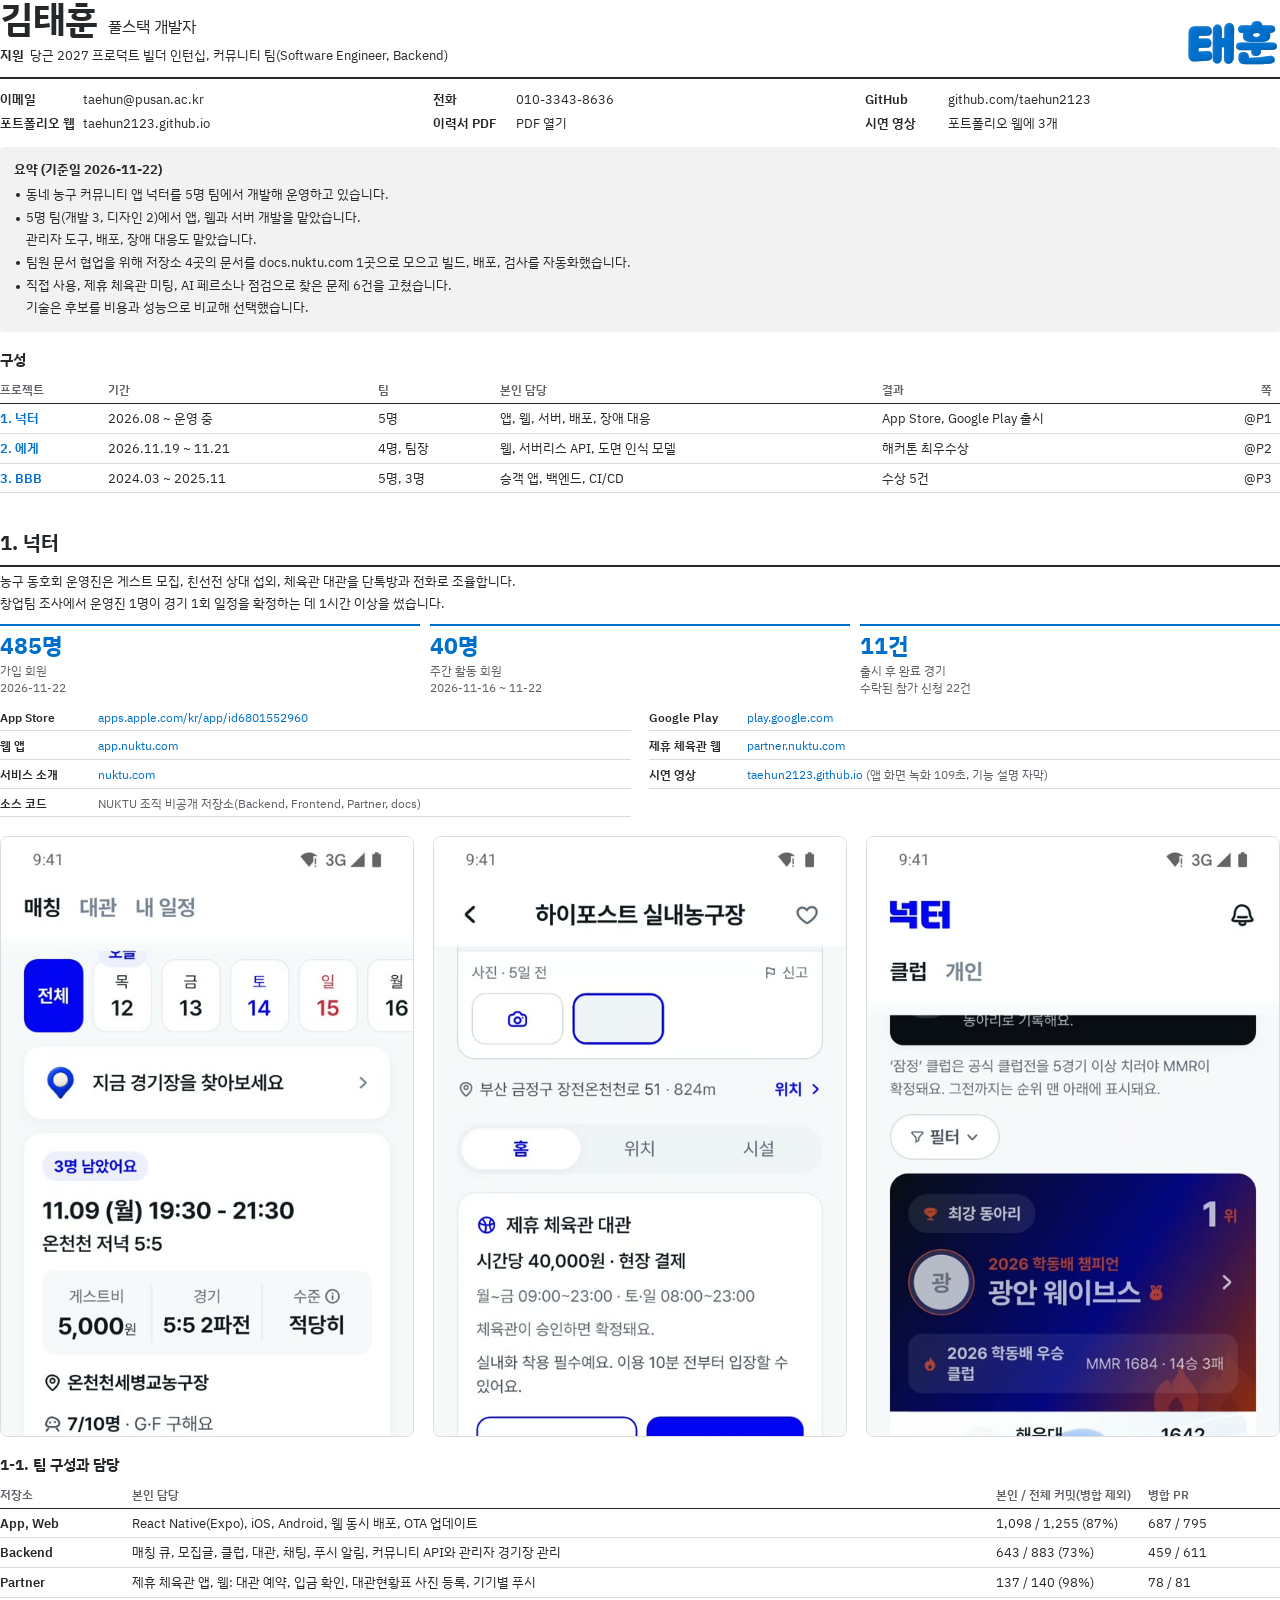
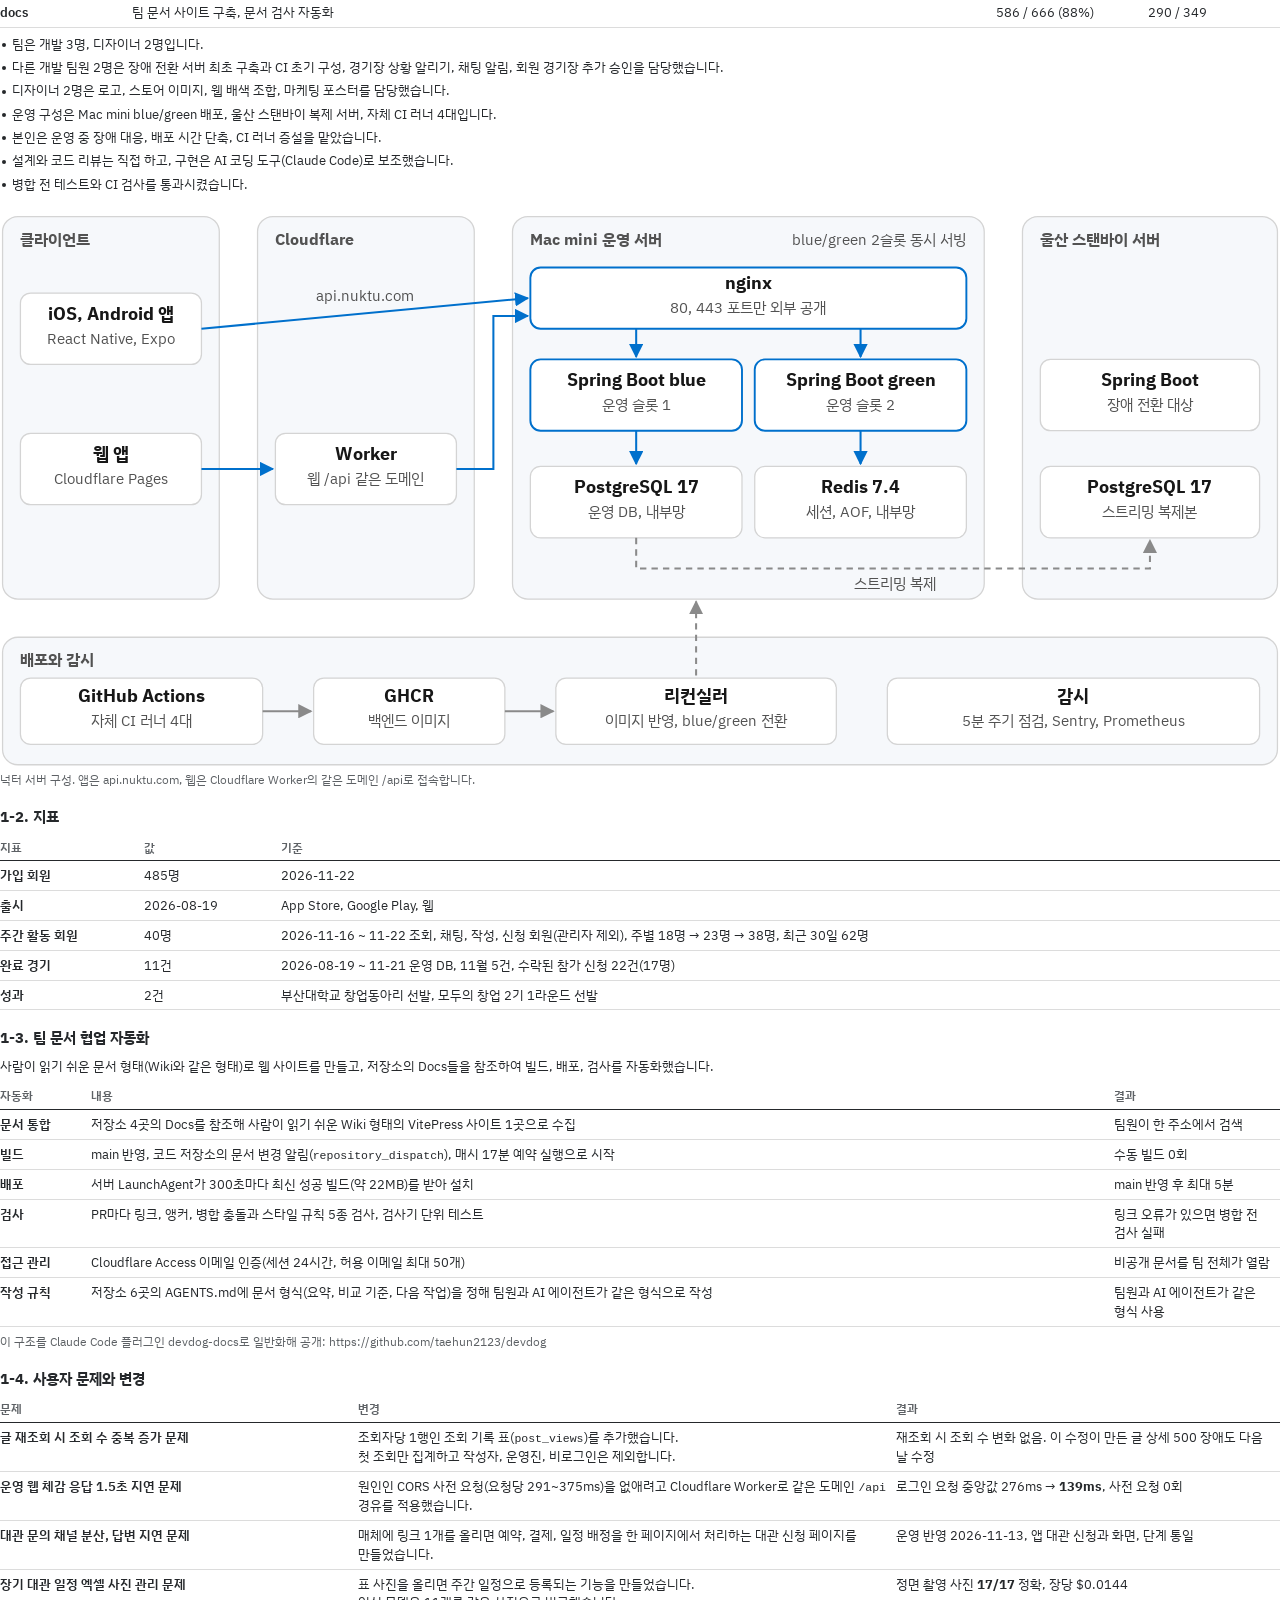
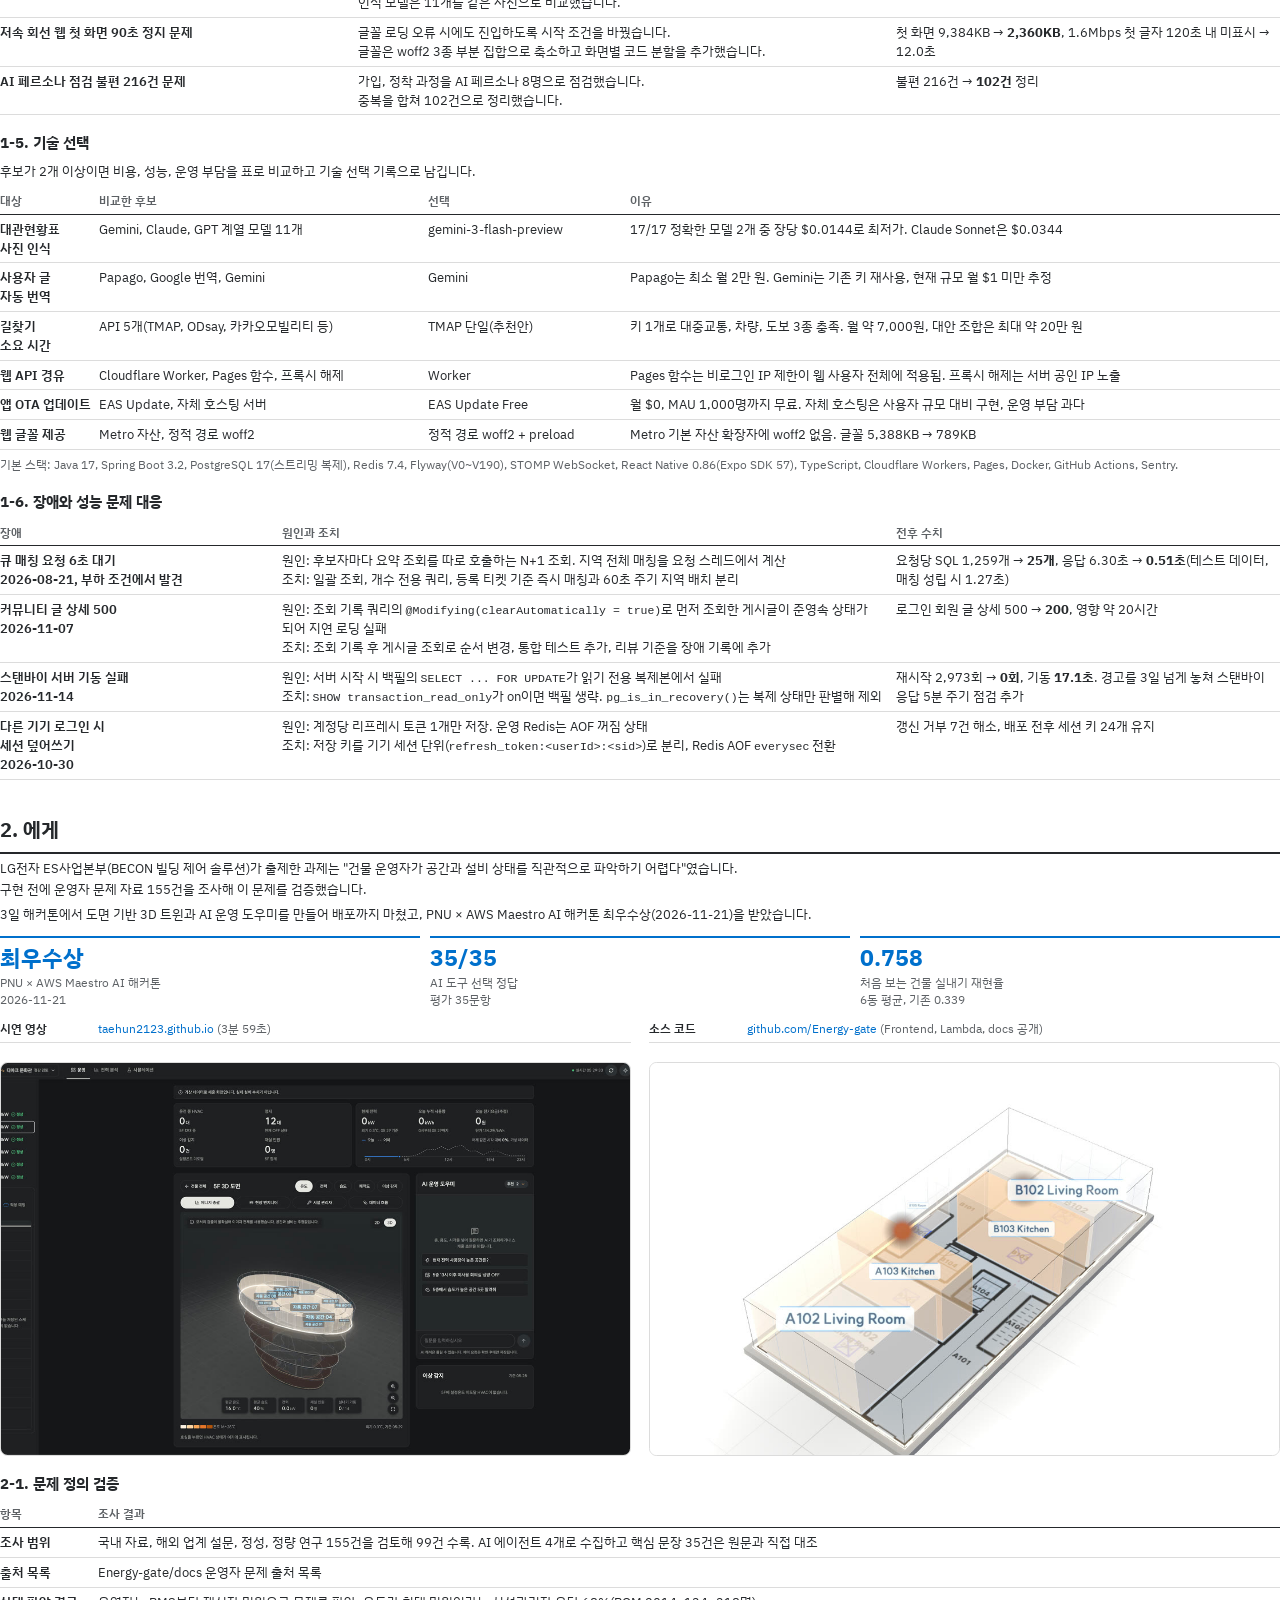
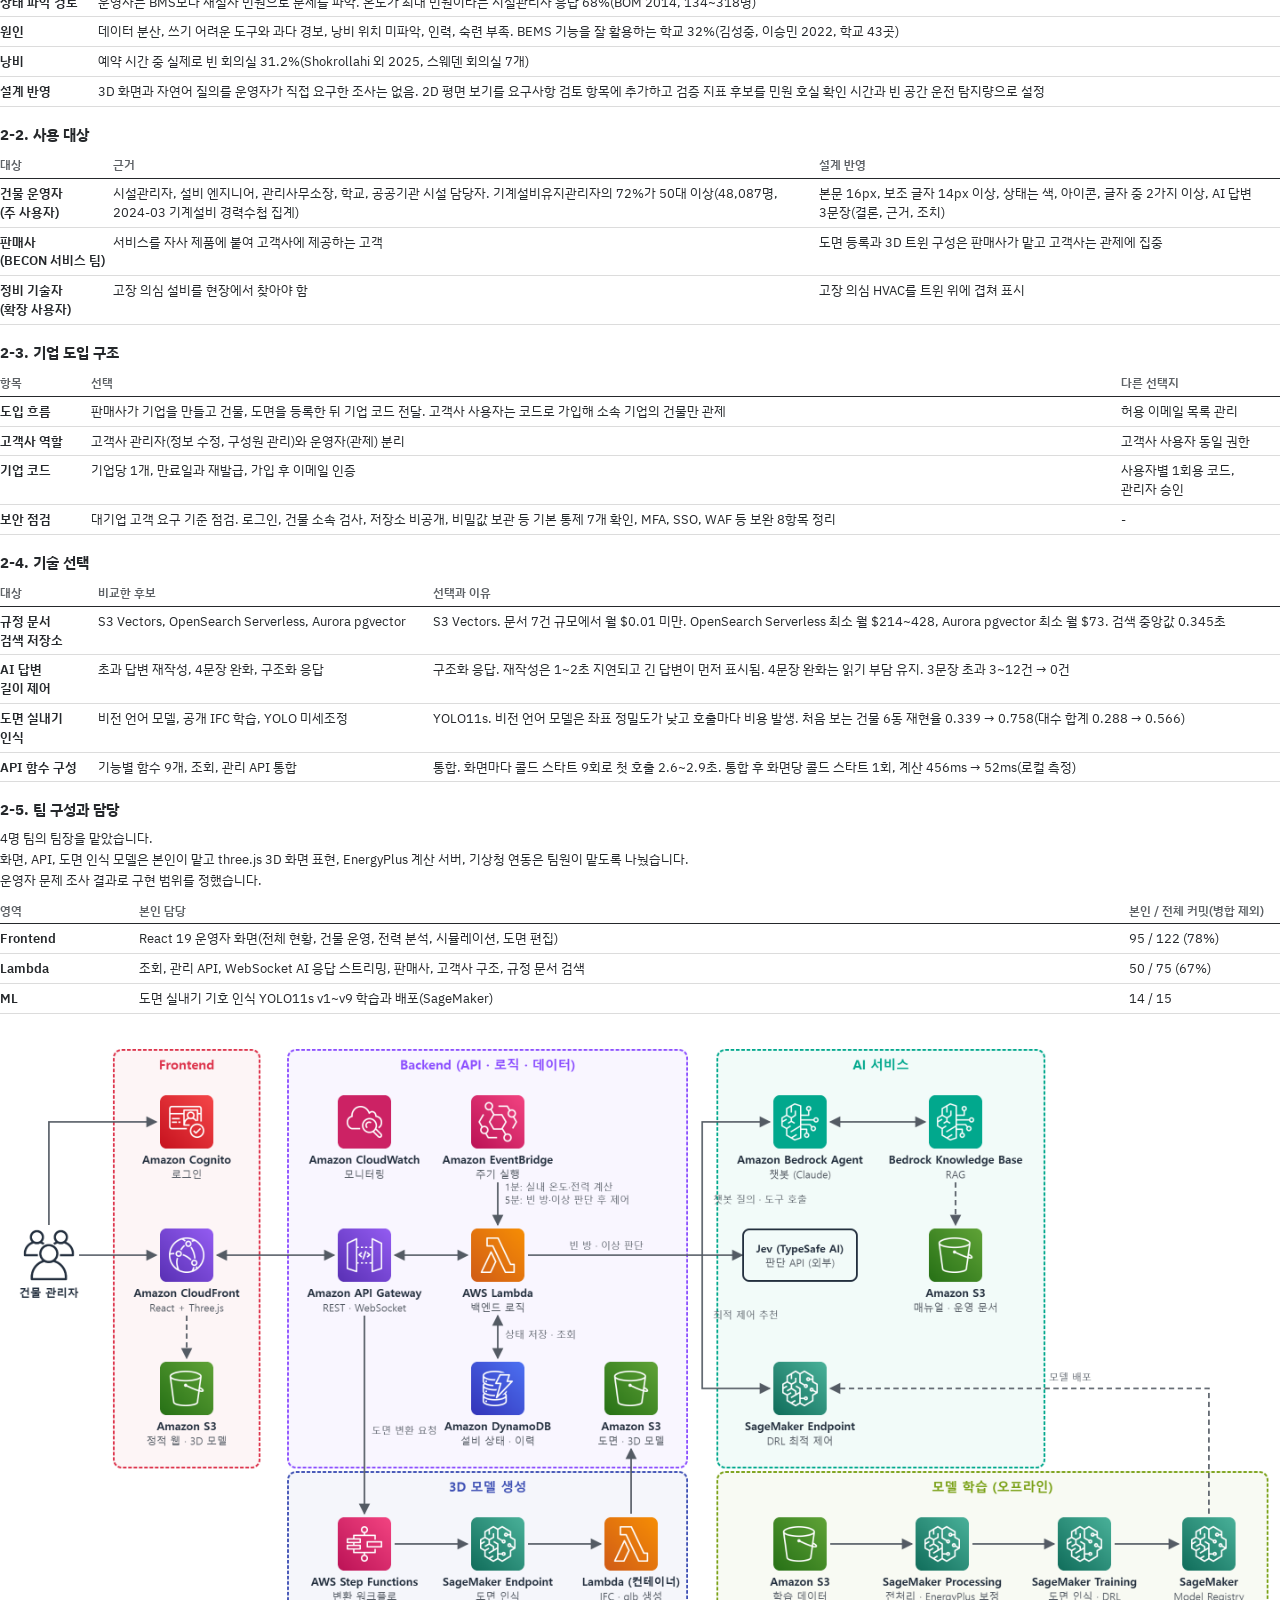
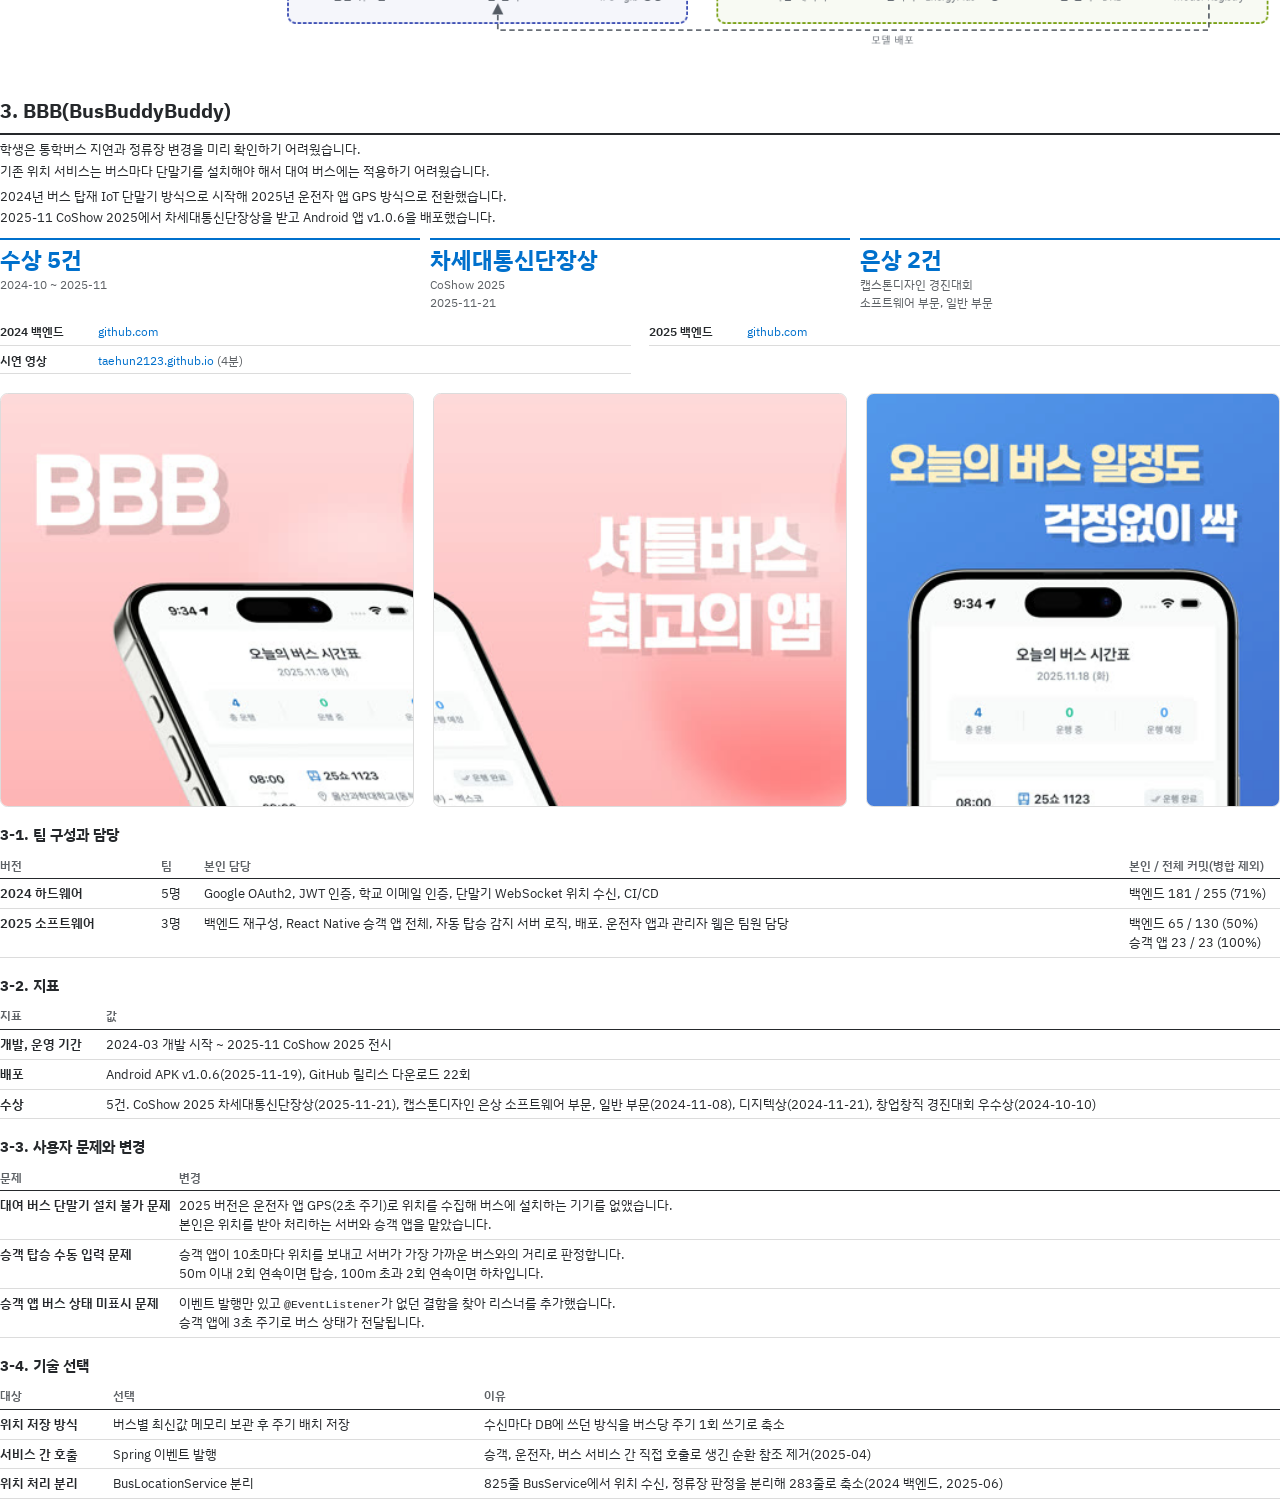
==== _resume/portfolio.html @ fba54b38 "포트폴리오 PDF 에게 서버 구성도 설명 문구 삭제" ====
<!doctype html>
<html lang="ko">
<head>
<meta charset="utf-8">
<title>김태훈 포트폴리오</title>
<link rel="preconnect" href="https://fonts.googleapis.com">
<link rel="preconnect" href="https://fonts.gstatic.com" crossorigin>
<link href="https://fonts.googleapis.com/css2?family=IBM+Plex+Sans+KR:wght@300;400;500;600;700&display=block" rel="stylesheet">
<style>
/* 포트폴리오 PDF 인쇄 규칙
 - 용지: A4, 여백 14mm
 - 색: 잉크 본문, 핵심 수치만 강조색 #0070CC
 - 쪽 번호: 하단 오른쪽 "김태훈 포트폴리오 n / 전체" */
@page { size: A4; margin: 14mm 14mm 16mm; @bottom-right { content: "김태훈 포트폴리오 " counter(page) " / " counter(pages); font-family: "IBM Plex Sans KR", sans-serif; font-size: 8pt; color: #5d6165; } }
:root { --accent: #0070cc; --ink: #25282b; --body: #5d6165; --hair: #dcdcdc; --soft: #f2f2f2; }
* { box-sizing: border-box; }
body { margin: 0; font-family: "IBM Plex Sans KR", sans-serif; color: var(--ink); font-size: 10pt; line-height: 1.6; word-break: keep-all; -webkit-print-color-adjust: exact; print-color-adjust: exact; }
h1, h2, h3, p, ul, table { margin: 0; }
a { color: inherit; text-decoration: none; }
.break { break-before: page; }
.project { margin-top: 9mm; }
h2 + p, h2 + p + p { break-before: avoid; }
/* 대표 이미지: 세로 화면 3장은 3등분, 가로 화면 2장은 2등분 */
.shots { display: grid; grid-template-columns: repeat(3, minmax(0, 1fr)); gap: 5mm; margin-top: 5mm; break-inside: avoid; }
.shots img { width: 100%; aspect-ratio: 1 / 1.45; object-fit: cover; object-position: top; border-radius: 2mm; border: 0.3mm solid var(--hair); }
.shots.wide { grid-template-columns: repeat(2, minmax(0, 1fr)); }
.shots.wide img { aspect-ratio: 16 / 10; object-position: center; }
.shots.promo img { aspect-ratio: 1 / 1; }
.arch { margin: 5mm 0 0; break-inside: avoid; }
.arch svg { display: block; width: 100%; height: auto; }
.arch figcaption { font-size: 9pt; color: var(--body); margin-top: 3px; }
.linklist { display: grid; grid-template-columns: repeat(2, minmax(0, 1fr)); gap: 2px 18px; margin-top: 8px; font-size: 9.2pt; }
.linklist div { display: grid; grid-template-columns: 26mm minmax(0, 1fr); padding: 3px 0; border-bottom: 1px solid var(--hair); }
.linklist dt { font-weight: 600; }
.linklist dd { margin: 0; color: var(--body); }
.linklist a { color: var(--accent); }
.contact { display: grid; grid-template-columns: repeat(3, minmax(0, 1fr)); gap: 4px 18px; margin-top: 10px; font-size: 9.4pt; }
.contact div { display: grid; grid-template-columns: 22mm minmax(0, 1fr); }
.contact dt { font-weight: 600; }
.contact dd { margin: 0; }
.bullets { margin-top: 6px; }
.bullets li { margin: 2px 0; }
.top { display: grid; grid-template-columns: 1fr auto; align-items: end; padding-bottom: 10px; border-bottom: 2px solid var(--ink); }
.name { font-size: 28pt; font-weight: 700; line-height: 1; letter-spacing: -0.5px; }
.name span { font-size: 12pt; font-weight: 400; margin-left: 10px; letter-spacing: 0; }
.logo { height: 13mm; width: auto; }
.apply { margin-top: 8px; font-size: 10pt; }
.apply b { font-weight: 700; margin-right: 6px; }
h2 { font-size: 15pt; font-weight: 700; margin: 0 0 4px; padding-bottom: 6px; border-bottom: 2px solid var(--ink); break-after: avoid; }
h3 { font-size: 11pt; font-weight: 700; margin: 16px 0 6px; break-after: avoid; }
.claim { font-weight: 600; margin: 4px 0 6px; }
p + p { margin-top: 4px; }
.summary { margin-top: 14px; padding: 12px 14px; background: var(--soft); border-radius: 4px; }
.summary-title { font-weight: 700; margin-bottom: 4px; }
.summary ul, .bullets { list-style: none; padding-left: 0; }
.summary li, .bullets li { position: relative; padding-left: 12px; }
.summary li::before, .bullets li::before { content: ""; position: absolute; left: 2px; top: 0.7em; width: 4px; height: 4px; border-radius: 50%; background: var(--ink); }
.summary li { margin: 2px 0; }
.kpis { display: grid; grid-template-columns: repeat(4, 1fr); gap: 10px; margin-top: 10px; }
.kpi { border-top: 2px solid var(--accent); padding-top: 8px; }
.kpi b { display: block; font-size: 17pt; line-height: 1.1; font-weight: 700; color: var(--accent); font-variant-numeric: tabular-nums; }
.kpi span { display: block; margin-top: 3px; font-size: 9pt; line-height: 1.45; color: var(--body); }
.kpis.three { grid-template-columns: repeat(3, 1fr); }
.sec-kpis { margin-top: 10px; }
table { width: 100%; border-collapse: collapse; font-size: 9.4pt; line-height: 1.5; margin-top: 6px; }
th { text-align: left; font-weight: 600; font-size: 8.8pt; color: var(--body); padding: 4px 8px 4px 0; border-bottom: 1px solid var(--ink); vertical-align: bottom; }
td { padding: 5px 8px 5px 0; border-bottom: 1px solid var(--hair); vertical-align: top; }
td.k { font-weight: 600; white-space: nowrap; }
td.n, .n { font-variant-numeric: tabular-nums; }
td.after { font-weight: 700; }
tr { break-inside: avoid; }
.links td:first-child { width: 30mm; font-weight: 600; }
.links td a { font-variant-numeric: tabular-nums; }
.note { margin-top: 5px; font-size: 9pt; color: var(--body); }
code { font-size: 0.92em; background: var(--soft); padding: 0 3px; border-radius: 2px; }
td code { background: none; padding: 0; }
.toc a { color: var(--accent); }
.toc td.pg { text-align: right; width: 12mm; font-variant-numeric: tabular-nums; }
</style>
</head>
<body>

<!-- 표지 -->
<div class="top">
  <div>
    <h1 class="name">김태훈<span>풀스택 개발자</span></h1>
    <div class="apply"><b>지원</b>당근 2027 프로덕트 빌더 인턴십, 커뮤니티 팀(Software Engineer, Backend)</div>
  </div>
  <img class="logo" src="../assets/taehun-blue-clay.svg" alt="태훈">
</div>

<dl class="contact">
  <div><dt>이메일</dt><dd>taehun@pusan.ac.kr</dd></div>
  <div><dt>전화</dt><dd>010-3343-8636</dd></div>
  <div><dt>GitHub</dt><dd><a href="https://github.com/taehun2123">github.com/taehun2123</a></dd></div>
  <div><dt>포트폴리오 웹</dt><dd><a href="https://taehun2123.github.io/">taehun2123.github.io</a></dd></div>
  <div><dt>이력서 PDF</dt><dd><a href="https://taehun2123.github.io/assets/kim-taehun-resume.pdf">PDF 열기</a></dd></div>
  <div><dt>시연 영상</dt><dd>포트폴리오 웹에 3개</dd></div>
</dl>

<div class="summary">
  <div class="summary-title">요약 (기준일 2026-11-22)</div>
  <ul>
    <li>동네 농구 커뮤니티 앱 넉터를 5명 팀에서 개발해 운영하고 있습니다.</li>
    <li>5명 팀(개발 3, 디자인 2)에서 앱, 웹과 서버 개발을 맡았습니다.<br>관리자 도구, 배포, 장애 대응도 맡았습니다.</li>
    <li>팀원 문서 협업을 위해 저장소 4곳의 문서를 docs.nuktu.com 1곳으로 모으고 빌드, 배포, 검사를 자동화했습니다.</li>
    <li>직접 사용, 제휴 체육관 미팅, AI 페르소나 점검으로 찾은 문제 6건을 고쳤습니다.<br>기술은 후보를 비용과 성능으로 비교해 선택했습니다.</li>
  </ul>
</div>

<h3>구성</h3>
<table class="toc">
  <thead><tr><th>프로젝트</th><th>기간</th><th>팀</th><th>본인 담당</th><th>결과</th><th style="text-align:right">쪽</th></tr></thead>
  <tbody>
    <tr><td class="k"><a href="#nuktu">1. 넉터</a></td><td>2026.08 ~ 운영 중</td><td>5명</td><td>앱, 웹, 서버, 배포, 장애 대응</td><td>App Store, Google Play 출시</td><td class="pg">@P1</td></tr>
    <tr><td class="k"><a href="#ege">2. 에게</a></td><td>2026.11.19 ~ 11.21</td><td>4명, 팀장</td><td>웹, 서버리스 API, 도면 인식 모델</td><td>해커톤 최우수상</td><td class="pg">@P2</td></tr>
    <tr><td class="k"><a href="#bustracker">3. BBB</a></td><td>2024.03 ~ 2025.11</td><td>5명, 3명</td><td>승객 앱, 백엔드, CI/CD</td><td>수상 5건</td><td class="pg">@P3</td></tr>
  </tbody>
</table>

<!-- 1. 넉터 -->
<section class="project">
  <h2 id="nuktu">1. 넉터</h2>
  <p>농구 동호회 운영진은 게스트 모집, 친선전 상대 섭외, 체육관 대관을 단톡방과 전화로 조율합니다.<br>창업팀 조사에서 운영진 1명이 경기 1회 일정을 확정하는 데 1시간 이상을 썼습니다.</p>
  <div class="kpis three sec-kpis">
    <div class="kpi"><b>485명</b><span>가입 회원<br>2026-11-22</span></div>
    <div class="kpi"><b>40명</b><span>주간 활동 회원<br>2026-11-16 ~ 11-22</span></div>
    <div class="kpi"><b>11건</b><span>출시 후 완료 경기<br>수락된 참가 신청 22건</span></div>
  </div>
  <dl class="linklist">
    <div><dt>App Store</dt><dd><a href="https://apps.apple.com/kr/app/id6801552960">apps.apple.com/kr/app/id6801552960</a></dd></div>
    <div><dt>Google Play</dt><dd><a href="https://play.google.com/store/apps/details?id=com.pnu.basketball">play.google.com</a></dd></div>
    <div><dt>웹 앱</dt><dd><a href="https://app.nuktu.com">app.nuktu.com</a></dd></div>
    <div><dt>제휴 체육관 웹</dt><dd><a href="https://partner.nuktu.com">partner.nuktu.com</a></dd></div>
    <div><dt>서비스 소개</dt><dd><a href="https://nuktu.com">nuktu.com</a></dd></div>
    <div><dt>시연 영상</dt><dd><a href="https://taehun2123.github.io/assets/video/nuktu-demo.mp4">taehun2123.github.io</a> (앱 화면 녹화 109초, 기능 설명 자막)</dd></div>
    <div><dt>소스 코드</dt><dd>NUKTU 조직 비공개 저장소(Backend, Frontend, Partner, docs)</dd></div>
  </dl>

  <div class="shots">
    <img src="img/nuktu-1.jpg" alt="넉터 모집글 목록 화면">
    <img src="img/nuktu-2.jpg" alt="넉터 체육관 대관 화면">
    <img src="img/nuktu-3.jpg" alt="넉터 클럽 순위 화면">
  </div>

  <h3>1-1. 팀 구성과 담당</h3>
  <table>
    <thead><tr><th>저장소</th><th>본인 담당</th><th style="width:40mm">본인 / 전체 커밋(병합 제외)</th><th>병합 PR</th></tr></thead>
    <tbody>
      <tr><td class="k">App, Web</td><td>React Native(Expo), iOS, Android, 웹 동시 배포, OTA 업데이트</td><td class="n">1,098 / 1,255 (87%)</td><td class="n">687 / 795</td></tr>
      <tr><td class="k">Backend</td><td>매칭 큐, 모집글, 클럽, 대관, 채팅, 푸시 알림, 커뮤니티 API와 관리자 경기장 관리</td><td class="n">643 / 883 (73%)</td><td class="n">459 / 611</td></tr>
      <tr><td class="k">Partner</td><td>제휴 체육관 앱, 웹: 대관 예약, 입금 확인, 대관현황표 사진 등록, 기기별 푸시</td><td class="n">137 / 140 (98%)</td><td class="n">78 / 81</td></tr>
      <tr><td class="k">docs</td><td>팀 문서 사이트 구축, 문서 검사 자동화</td><td class="n">586 / 666 (88%)</td><td class="n">290 / 349</td></tr>
    </tbody>
  </table>
  <ul class="bullets">
    <li>팀은 개발 3명, 디자이너 2명입니다.</li>
    <li>다른 개발 팀원 2명은 장애 전환 서버 최초 구축과 CI 초기 구성, 경기장 상황 알리기, 채팅 알림, 회원 경기장 추가 승인을 담당했습니다.</li>
    <li>디자이너 2명은 로고, 스토어 이미지, 웹 배색 조합, 마케팅 포스터를 담당했습니다.</li>
    <li>운영 구성은 Mac mini blue/green 배포, 울산 스탠바이 복제 서버, 자체 CI 러너 4대입니다.</li>
    <li>본인은 운영 중 장애 대응, 배포 시간 단축, CI 러너 증설을 맡았습니다.</li>
    <li>설계와 코드 리뷰는 직접 하고, 구현은 AI 코딩 도구(Claude Code)로 보조했습니다.</li>
    <li>병합 전 테스트와 CI 검사를 통과시켰습니다.</li>
  </ul>
  <figure class="arch"><svg xmlns="http://www.w3.org/2000/svg" viewBox="-2 -2 1004 434" role="img" aria-label="넉터 서버 구성도" font-family="IBM Plex Sans KR, Apple SD Gothic Neo, sans-serif"><defs><marker id="wa" viewBox="0 0 10 10" refX="9" refY="5" markerWidth="7" markerHeight="7" orient="auto-start-reverse"><path d="M0 0L10 5L0 10z" fill="#0070cc"/></marker><marker id="wg" viewBox="0 0 10 10" refX="9" refY="5" markerWidth="7" markerHeight="7" orient="auto-start-reverse"><path d="M0 0L10 5L0 10z" fill="#8a8a8a"/></marker></defs><rect x="0" y="0" width="170" height="300" rx="12" fill="#f6f8fb" stroke="#d4d4d4"/><text x="14" y="22" font-size="12.5" font-weight="700" fill="#525252">클라이언트</text><rect x="14" y="60" width="142" height="56" rx="8" fill="#ffffff" stroke="#d4d4d4" stroke-width="1"/><text x="85.0" y="81.0" text-anchor="middle" font-size="14" font-weight="700" fill="#171717">iOS, Android 앱</text><text x="85.0" y="100.0" text-anchor="middle" font-size="12" fill="#525252">React Native, Expo</text><rect x="14" y="170" width="142" height="56" rx="8" fill="#ffffff" stroke="#d4d4d4" stroke-width="1"/><text x="85.0" y="191.0" text-anchor="middle" font-size="14" font-weight="700" fill="#171717">웹 앱</text><text x="85.0" y="210.0" text-anchor="middle" font-size="12" fill="#525252">Cloudflare Pages</text><rect x="200" y="0" width="170" height="300" rx="12" fill="#f6f8fb" stroke="#d4d4d4"/><text x="214" y="22" font-size="12.5" font-weight="700" fill="#525252">Cloudflare</text><rect x="214" y="170" width="142" height="56" rx="8" fill="#ffffff" stroke="#d4d4d4" stroke-width="1"/><text x="285.0" y="191.0" text-anchor="middle" font-size="14" font-weight="700" fill="#171717">Worker</text><text x="285.0" y="210.0" text-anchor="middle" font-size="12" fill="#525252">웹 /api 같은 도메인</text><rect x="400" y="0" width="370" height="300" rx="12" fill="#f6f8fb" stroke="#d4d4d4"/><text x="414" y="22" font-size="12.5" font-weight="700" fill="#525252">Mac mini 운영 서버</text><text x="756" y="22" text-anchor="end" font-size="11.5" fill="#525252">blue/green 2슬롯 동시 서빙</text><rect x="414" y="40" width="342" height="48" rx="8" fill="#ffffff" stroke="#0070cc" stroke-width="1.5"/><text x="585.0" y="57.0" text-anchor="middle" font-size="14" font-weight="700" fill="#171717">nginx</text><text x="585.0" y="76.0" text-anchor="middle" font-size="12" fill="#525252">80, 443 포트만 외부 공개</text><rect x="414" y="112" width="166" height="56" rx="8" fill="#ffffff" stroke="#0070cc" stroke-width="1.5"/><text x="497.0" y="133.0" text-anchor="middle" font-size="14" font-weight="700" fill="#171717">Spring Boot blue</text><text x="497.0" y="152.0" text-anchor="middle" font-size="12" fill="#525252">운영 슬롯 1</text><rect x="590" y="112" width="166" height="56" rx="8" fill="#ffffff" stroke="#0070cc" stroke-width="1.5"/><text x="673.0" y="133.0" text-anchor="middle" font-size="14" font-weight="700" fill="#171717">Spring Boot green</text><text x="673.0" y="152.0" text-anchor="middle" font-size="12" fill="#525252">운영 슬롯 2</text><rect x="414" y="196" width="166" height="56" rx="8" fill="#ffffff" stroke="#d4d4d4" stroke-width="1"/><text x="497.0" y="217.0" text-anchor="middle" font-size="14" font-weight="700" fill="#171717">PostgreSQL 17</text><text x="497.0" y="236.0" text-anchor="middle" font-size="12" fill="#525252">운영 DB, 내부망</text><rect x="590" y="196" width="166" height="56" rx="8" fill="#ffffff" stroke="#d4d4d4" stroke-width="1"/><text x="673.0" y="217.0" text-anchor="middle" font-size="14" font-weight="700" fill="#171717">Redis 7.4</text><text x="673.0" y="236.0" text-anchor="middle" font-size="12" fill="#525252">세션, AOF, 내부망</text><rect x="800" y="0" width="200" height="300" rx="12" fill="#f6f8fb" stroke="#d4d4d4"/><text x="814" y="22" font-size="12.5" font-weight="700" fill="#525252">울산 스탠바이 서버</text><rect x="814" y="112" width="172" height="56" rx="8" fill="#ffffff" stroke="#d4d4d4" stroke-width="1"/><text x="900.0" y="133.0" text-anchor="middle" font-size="14" font-weight="700" fill="#171717">Spring Boot</text><text x="900.0" y="152.0" text-anchor="middle" font-size="12" fill="#525252">장애 전환 대상</text><rect x="814" y="196" width="172" height="56" rx="8" fill="#ffffff" stroke="#d4d4d4" stroke-width="1"/><text x="900.0" y="217.0" text-anchor="middle" font-size="14" font-weight="700" fill="#171717">PostgreSQL 17</text><text x="900.0" y="236.0" text-anchor="middle" font-size="12" fill="#525252">스트리밍 복제본</text><polyline points="156,88 412,64" fill="none" stroke="#0070cc" stroke-width="1.6" marker-end="url(#wa)"/><text x="284" y="66" text-anchor="middle" font-size="11.5" fill="#525252">api.nuktu.com</text><polyline points="156,198 212,198" fill="none" stroke="#0070cc" stroke-width="1.6" marker-end="url(#wa)"/><polyline points="356,198 385,198 385,78 412,78" fill="none" stroke="#0070cc" stroke-width="1.6" marker-end="url(#wa)"/><polyline points="497,88 497,110" fill="none" stroke="#0070cc" stroke-width="1.6" marker-end="url(#wa)"/><polyline points="673,88 673,110" fill="none" stroke="#0070cc" stroke-width="1.6" marker-end="url(#wa)"/><polyline points="497,168 497,194" fill="none" stroke="#0070cc" stroke-width="1.6" marker-end="url(#wa)"/><polyline points="673,168 673,194" fill="none" stroke="#0070cc" stroke-width="1.6" marker-end="url(#wa)"/><polyline points="497,252 497,276 900,276 900,254" fill="none" stroke="#8a8a8a" stroke-width="1.6" stroke-dasharray="5 4" marker-end="url(#wg)"/><text x="700" y="292" text-anchor="middle" font-size="11.5" fill="#525252">스트리밍 복제</text><rect x="0" y="330" width="1000" height="100" rx="12" fill="#f6f8fb" stroke="#d4d4d4"/><text x="14" y="352" font-size="12.5" font-weight="700" fill="#525252">배포와 감시</text><rect x="14" y="362" width="190" height="52" rx="8" fill="#ffffff" stroke="#d4d4d4" stroke-width="1"/><text x="109.0" y="381.0" text-anchor="middle" font-size="14" font-weight="700" fill="#171717">GitHub Actions</text><text x="109.0" y="400.0" text-anchor="middle" font-size="12" fill="#525252">자체 CI 러너 4대</text><rect x="244" y="362" width="150" height="52" rx="8" fill="#ffffff" stroke="#d4d4d4" stroke-width="1"/><text x="319.0" y="381.0" text-anchor="middle" font-size="14" font-weight="700" fill="#171717">GHCR</text><text x="319.0" y="400.0" text-anchor="middle" font-size="12" fill="#525252">백엔드 이미지</text><rect x="434" y="362" width="220" height="52" rx="8" fill="#ffffff" stroke="#d4d4d4" stroke-width="1"/><text x="544.0" y="381.0" text-anchor="middle" font-size="14" font-weight="700" fill="#171717">리컨실러</text><text x="544.0" y="400.0" text-anchor="middle" font-size="12" fill="#525252">이미지 반영, blue/green 전환</text><rect x="694" y="362" width="292" height="52" rx="8" fill="#ffffff" stroke="#d4d4d4" stroke-width="1"/><text x="840.0" y="381.0" text-anchor="middle" font-size="14" font-weight="700" fill="#171717">감시</text><text x="840.0" y="400.0" text-anchor="middle" font-size="12" fill="#525252">5분 주기 점검, Sentry, Prometheus</text><polyline points="204,388 242,388" fill="none" stroke="#8a8a8a" stroke-width="1.6" marker-end="url(#wg)"/><polyline points="394,388 432,388" fill="none" stroke="#8a8a8a" stroke-width="1.6" marker-end="url(#wg)"/><polyline points="544,360 544,302" fill="none" stroke="#8a8a8a" stroke-width="1.6" stroke-dasharray="5 4" marker-end="url(#wg)"/></svg><figcaption>넉터 서버 구성. 앱은 api.nuktu.com, 웹은 Cloudflare Worker의 같은 도메인 /api로 접속합니다.</figcaption></figure>

  <h3>1-2. 지표</h3>
  <table>
    <thead><tr><th>지표</th><th>값</th><th>기준</th></tr></thead>
    <tbody>
      <tr><td class="k">가입 회원</td><td class="n">485명</td><td>2026-11-22</td></tr>
      <tr><td class="k">출시</td><td class="n">2026-08-19</td><td>App Store, Google Play, 웹</td></tr>
      <tr><td class="k">주간 활동 회원</td><td class="n">40명</td><td>2026-11-16 ~ 11-22 조회, 채팅, 작성, 신청 회원(관리자 제외), 주별 18명 → 23명 → 38명, 최근 30일 62명</td></tr>
      <tr><td class="k">완료 경기</td><td class="n">11건</td><td>2026-08-19 ~ 11-21 운영 DB, 11월 5건, 수락된 참가 신청 22건(17명)</td></tr>
      <tr><td class="k">성과</td><td class="n">2건</td><td>부산대학교 창업동아리 선발, 모두의 창업 2기 1라운드 선발</td></tr>
    </tbody>
  </table>

  <h3>1-3. 팀 문서 협업 자동화</h3>
  <p>사람이 읽기 쉬운 문서 형태(Wiki와 같은 형태)로 웹 사이트를 만들고, 저장소의 Docs들을 참조하여 빌드, 배포, 검사를 자동화했습니다.</p>
  <table>
    <thead><tr><th style="width:24mm">자동화</th><th>내용</th><th style="width:44mm">결과</th></tr></thead>
    <tbody>
      <tr><td class="k">문서 통합</td><td>저장소 4곳의 Docs를 참조해 사람이 읽기 쉬운 Wiki 형태의 VitePress 사이트 1곳으로 수집</td><td>팀원이 한 주소에서 검색</td></tr>
      <tr><td class="k">빌드</td><td>main 반영, 코드 저장소의 문서 변경 알림(<code>repository_dispatch</code>), 매시 17분 예약 실행으로 시작</td><td>수동 빌드 0회</td></tr>
      <tr><td class="k">배포</td><td>서버 LaunchAgent가 300초마다 최신 성공 빌드(약 22MB)를 받아 설치</td><td>main 반영 후 최대 5분</td></tr>
      <tr><td class="k">검사</td><td>PR마다 링크, 앵커, 병합 충돌과 스타일 규칙 5종 검사, 검사기 단위 테스트</td><td>링크 오류가 있으면 병합 전 검사 실패</td></tr>
      <tr><td class="k">접근 관리</td><td>Cloudflare Access 이메일 인증(세션 24시간, 허용 이메일 최대 50개)</td><td>비공개 문서를 팀 전체가 열람</td></tr>
      <tr><td class="k">작성 규칙</td><td>저장소 6곳의 AGENTS.md에 문서 형식(요약, 비교 기준, 다음 작업)을 정해 팀원과 AI 에이전트가 같은 형식으로 작성</td><td>팀원과 AI 에이전트가 같은 형식 사용</td></tr>
    </tbody>
  </table>
  <p class="note">이 구조를 Claude Code 플러그인 devdog-docs로 일반화해 공개: <a href="https://github.com/taehun2123/devdog">https://github.com/taehun2123/devdog</a></p>

  <h3>1-4. 사용자 문제와 변경</h3>
  <table>
    <thead><tr><th style="width:28%">문제</th><th style="width:42%">변경</th><th style="width:30%">결과</th></tr></thead>
    <tbody>
      <tr><td class="k">글 재조회 시 조회 수 중복 증가 문제</td><td>조회자당 1행인 조회 기록 표(<code>post_views</code>)를 추가했습니다.<br>첫 조회만 집계하고 작성자, 운영진, 비로그인은 제외합니다.</td><td>재조회 시 조회 수 변화 없음. 이 수정이 만든 글 상세 500 장애도 다음 날 수정</td></tr>
      <tr><td class="k">운영 웹 체감 응답 1.5초 지연 문제</td><td>원인인 CORS 사전 요청(요청당 291~375ms)을 없애려고 Cloudflare Worker로 같은 도메인 <code>/api</code> 경유를 적용했습니다.</td><td>로그인 요청 중앙값 276ms → <b>139ms</b>, 사전 요청 0회</td></tr>
      <tr><td class="k">대관 문의 채널 분산, 답변 지연 문제</td><td>매체에 링크 1개를 올리면 예약, 결제, 일정 배정을 한 페이지에서 처리하는 대관 신청 페이지를 만들었습니다.</td><td>운영 반영 2026-11-13, 앱 대관 신청과 화면, 단계 통일</td></tr>
      <tr><td class="k">장기 대관 일정 엑셀 사진 관리 문제</td><td>표 사진을 올리면 주간 일정으로 등록되는 기능을 만들었습니다.<br>인식 모델은 11개를 같은 사진으로 비교했습니다.</td><td>정면 촬영 사진 <b>17/17</b> 정확, 장당 $0.0144</td></tr>
      <tr><td class="k">저속 회선 웹 첫 화면 90초 정지 문제</td><td>글꼴 로딩 오류 시에도 진입하도록 시작 조건을 바꿨습니다.<br>글꼴은 woff2 3종 부분 집합으로 축소하고 화면별 코드 분할을 추가했습니다.</td><td>첫 화면 9,384KB → <b>2,360KB</b>, 1.6Mbps 첫 글자 120초 내 미표시 → 12.0초</td></tr>
      <tr><td class="k">AI 페르소나 점검 불편 216건 문제</td><td>가입, 정착 과정을 AI 페르소나 8명으로 점검했습니다.<br>중복을 합쳐 102건으로 정리했습니다.</td><td>불편 216건 → <b>102건</b> 정리</td></tr>
    </tbody>
  </table>


  <h3>1-5. 기술 선택</h3>
  <p>후보가 2개 이상이면 비용, 성능, 운영 부담을 표로 비교하고 기술 선택 기록으로 남깁니다.</p>
  <table>
    <thead><tr><th style="width:26mm">대상</th><th>비교한 후보</th><th>선택</th><th>이유</th></tr></thead>
    <tbody>
      <tr><td class="k">대관현황표<br>사진 인식</td><td>Gemini, Claude, GPT 계열 모델 11개</td><td>gemini-3-flash-preview</td><td>17/17 정확한 모델 2개 중 장당 $0.0144로 최저가. Claude Sonnet은 $0.0344</td></tr>
      <tr><td class="k">사용자 글<br>자동 번역</td><td>Papago, Google 번역, Gemini</td><td>Gemini</td><td>Papago는 최소 월 2만 원. Gemini는 기존 키 재사용, 현재 규모 월 $1 미만 추정</td></tr>
      <tr><td class="k">길찾기<br>소요 시간</td><td>API 5개(TMAP, ODsay, 카카오모빌리티 등)</td><td>TMAP 단일(추천안)</td><td>키 1개로 대중교통, 차량, 도보 3종 충족. 월 약 7,000원, 대안 조합은 최대 약 20만 원</td></tr>
      <tr><td class="k">웹 API 경유</td><td>Cloudflare Worker, Pages 함수, 프록시 해제</td><td>Worker</td><td>Pages 함수는 비로그인 IP 제한이 웹 사용자 전체에 적용됨. 프록시 해제는 서버 공인 IP 노출</td></tr>
      <tr><td class="k">앱 OTA 업데이트</td><td>EAS Update, 자체 호스팅 서버</td><td>EAS Update Free</td><td>월 $0, MAU 1,000명까지 무료. 자체 호스팅은 사용자 규모 대비 구현, 운영 부담 과다</td></tr>
      <tr><td class="k">웹 글꼴 제공</td><td>Metro 자산, 정적 경로 woff2</td><td>정적 경로 woff2 + preload</td><td>Metro 기본 자산 확장자에 woff2 없음. 글꼴 5,388KB → 789KB</td></tr>
    </tbody>
  </table>
  <p class="note">기본 스택: Java 17, Spring Boot 3.2, PostgreSQL 17(스트리밍 복제), Redis 7.4, Flyway(V0~V190), STOMP WebSocket, React Native 0.86(Expo SDK 57), TypeScript, Cloudflare Workers, Pages, Docker, GitHub Actions, Sentry.</p>

  <h3>1-6. 장애와 성능 문제 대응</h3>
  <table>
    <thead><tr><th style="width:22%">장애</th><th style="width:48%">원인과 조치</th><th style="width:30%">전후 수치</th></tr></thead>
    <tbody>
      <tr><td class="k">큐 매칭 요청 6초 대기<br>2026-08-21, 부하 조건에서 발견</td><td>원인: 후보자마다 요약 조회를 따로 호출하는 N+1 조회. 지역 전체 매칭을 요청 스레드에서 계산<br>조치: 일괄 조회, 개수 전용 쿼리, 등록 티켓 기준 즉시 매칭과 60초 주기 지역 배치 분리</td><td>요청당 SQL 1,259개 → <b>25개</b>, 응답 6.30초 → <b>0.51초</b>(테스트 데이터, 매칭 성립 시 1.27초)</td></tr>
      <tr><td class="k">커뮤니티 글 상세 500<br>2026-11-07</td><td>원인: 조회 기록 쿼리의 <code>@Modifying(clearAutomatically = true)</code>로 먼저 조회한 게시글이 준영속 상태가 되어 지연 로딩 실패<br>조치: 조회 기록 후 게시글 조회로 순서 변경, 통합 테스트 추가, 리뷰 기준을 장애 기록에 추가</td><td>로그인 회원 글 상세 500 → <b>200</b>, 영향 약 20시간</td></tr>
      <tr><td class="k">스탠바이 서버 기동 실패<br>2026-11-14</td><td>원인: 서버 시작 시 백필의 <code>SELECT ... FOR UPDATE</code>가 읽기 전용 복제본에서 실패<br>조치: <code>SHOW transaction_read_only</code>가 on이면 백필 생략. <code>pg_is_in_recovery()</code>는 복제 상태만 판별해 제외</td><td>재시작 2,973회 → <b>0회</b>, 기동 <b>17.1초</b>. 경고를 3일 넘게 놓쳐 스탠바이 응답 5분 주기 점검 추가</td></tr>
      <tr><td class="k">다른 기기 로그인 시<br>세션 덮어쓰기<br>2026-10-30</td><td>원인: 계정당 리프레시 토큰 1개만 저장. 운영 Redis는 AOF 꺼짐 상태<br>조치: 저장 키를 기기 세션 단위(<code>refresh_token:&lt;userId&gt;:&lt;sid&gt;</code>)로 분리, Redis AOF <code>everysec</code> 전환</td><td>갱신 거부 7건 해소, 배포 전후 세션 키 24개 유지</td></tr>
    </tbody>
  </table>
</section>

<!-- 2. 에게 -->
<section class="project">
  <h2 id="ege">2. 에게</h2>
  <p>LG전자 ES사업본부(BECON 빌딩 제어 솔루션)가 출제한 과제는 "건물 운영자가 공간과 설비 상태를 직관적으로 파악하기 어렵다"였습니다.<br>구현 전에 운영자 문제 자료 155건을 조사해 이 문제를 검증했습니다.</p>
  <p>3일 해커톤에서 도면 기반 3D 트윈과 AI 운영 도우미를 만들어 배포까지 마쳤고, PNU × AWS Maestro AI 해커톤 최우수상(2026-11-21)을 받았습니다.</p>
  <div class="kpis three sec-kpis">
    <div class="kpi"><b>최우수상</b><span>PNU × AWS Maestro AI 해커톤<br>2026-11-21</span></div>
    <div class="kpi"><b>35/35</b><span>AI 도구 선택 정답<br>평가 35문항</span></div>
    <div class="kpi"><b>0.758</b><span>처음 보는 건물 실내기 재현율<br>6동 평균, 기존 0.339</span></div>
  </div>
  <dl class="linklist">
    <div><dt>시연 영상</dt><dd><a href="https://taehun2123.github.io/assets/video/ege-demo.mp4">taehun2123.github.io</a> (3분 59초)</dd></div>
    <div><dt>소스 코드</dt><dd><a href="https://github.com/Energy-gate">github.com/Energy-gate</a> (Frontend, Lambda, docs 공개)</dd></div>
  </dl>

  <div class="shots wide">
    <img src="img/ege-1.jpg" alt="에게 전체 현황 대시보드">
    <img src="img/ege-2.jpg" alt="에게 층별 3D 도면">
  </div>

  <h3>2-1. 문제 정의 검증</h3>
  <table>
    <thead><tr><th style="width:26mm">항목</th><th>조사 결과</th></tr></thead>
    <tbody>
      <tr><td class="k">조사 범위</td><td>국내 자료, 해외 업계 설문, 정성, 정량 연구 155건을 검토해 99건 수록. AI 에이전트 4개로 수집하고 핵심 문장 35건은 원문과 직접 대조</td></tr>
      <tr><td class="k">출처 목록</td><td><a href="https://github.com/Energy-gate/docs/blob/main/docs/human/explanation/research/building-operator-problems-sources.md">Energy-gate/docs 운영자 문제 출처 목록</a></td></tr>
      <tr><td class="k">상태 파악 경로</td><td>운영자는 BMS보다 재실자 민원으로 문제를 파악. 온도가 최대 민원이라는 시설관리자 응답 68%(BOM 2014, 134~318명)</td></tr>
      <tr><td class="k">원인</td><td>데이터 분산, 쓰기 어려운 도구와 과다 경보, 낭비 위치 미파악, 인력, 숙련 부족. BEMS 기능을 잘 활용하는 학교 32%(김성중, 이승민 2022, 학교 43곳)</td></tr>
      <tr><td class="k">낭비</td><td>예약 시간 중 실제로 빈 회의실 31.2%(Shokrollahi 외 2025, 스웨덴 회의실 7개)</td></tr>
      <tr><td class="k">설계 반영</td><td>3D 화면과 자연어 질의를 운영자가 직접 요구한 조사는 없음. 2D 평면 보기를 요구사항 검토 항목에 추가하고 검증 지표 후보를 민원 호실 확인 시간과 빈 공간 운전 탐지량으로 설정</td></tr>
    </tbody>
  </table>

  <h3>2-2. 사용 대상</h3>
  <table>
    <thead><tr><th style="width:26mm">대상</th><th>근거</th><th>설계 반영</th></tr></thead>
    <tbody>
      <tr><td class="k">건물 운영자<br>(주 사용자)</td><td>시설관리자, 설비 엔지니어, 관리사무소장, 학교, 공공기관 시설 담당자. 기계설비유지관리자의 72%가 50대 이상(48,087명, 2024-03 기계설비 경력수첩 집계)</td><td>본문 16px, 보조 글자 14px 이상, 상태는 색, 아이콘, 글자 중 2가지 이상, AI 답변 3문장(결론, 근거, 조치)</td></tr>
      <tr><td class="k">판매사<br>(BECON 서비스 팀)</td><td>서비스를 자사 제품에 붙여 고객사에 제공하는 고객</td><td>도면 등록과 3D 트윈 구성은 판매사가 맡고 고객사는 관제에 집중</td></tr>
      <tr><td class="k">정비 기술자<br>(확장 사용자)</td><td>고장 의심 설비를 현장에서 찾아야 함</td><td>고장 의심 HVAC를 트윈 위에 겹쳐 표시</td></tr>
    </tbody>
  </table>

  <h3>2-3. 기업 도입 구조</h3>
  <table>
    <thead><tr><th style="width:24mm">항목</th><th>선택</th><th style="width:42mm">다른 선택지</th></tr></thead>
    <tbody>
      <tr><td class="k">도입 흐름</td><td>판매사가 기업을 만들고 건물, 도면을 등록한 뒤 기업 코드 전달. 고객사 사용자는 코드로 가입해 소속 기업의 건물만 관제</td><td>허용 이메일 목록 관리</td></tr>
      <tr><td class="k">고객사 역할</td><td>고객사 관리자(정보 수정, 구성원 관리)와 운영자(관제) 분리</td><td>고객사 사용자 동일 권한</td></tr>
      <tr><td class="k">기업 코드</td><td>기업당 1개, 만료일과 재발급, 가입 후 이메일 인증</td><td>사용자별 1회용 코드, 관리자 승인</td></tr>
      <tr><td class="k">보안 점검</td><td>대기업 고객 요구 기준 점검. 로그인, 건물 소속 검사, 저장소 비공개, 비밀값 보관 등 기본 통제 7개 확인, MFA, SSO, WAF 등 보완 8항목 정리</td><td>-</td></tr>
    </tbody>
  </table>

  <h3>2-4. 기술 선택</h3>
  <table>
    <thead><tr><th style="width:26mm">대상</th><th>비교한 후보</th><th>선택과 이유</th></tr></thead>
    <tbody>
      <tr><td class="k">규정 문서<br>검색 저장소</td><td>S3 Vectors, OpenSearch Serverless, Aurora pgvector</td><td>S3 Vectors. 문서 7건 규모에서 월 $0.01 미만. OpenSearch Serverless 최소 월 $214~428, Aurora pgvector 최소 월 $73. 검색 중앙값 0.345초</td></tr>
      <tr><td class="k">AI 답변<br>길이 제어</td><td>초과 답변 재작성, 4문장 완화, 구조화 응답</td><td>구조화 응답. 재작성은 1~2초 지연되고 긴 답변이 먼저 표시됨. 4문장 완화는 읽기 부담 유지. 3문장 초과 3~12건 → 0건</td></tr>
      <tr><td class="k">도면 실내기<br>인식</td><td>비전 언어 모델, 공개 IFC 학습, YOLO 미세조정</td><td>YOLO11s. 비전 언어 모델은 좌표 정밀도가 낮고 호출마다 비용 발생. 처음 보는 건물 6동 재현율 0.339 → 0.758(대수 합계 0.288 → 0.566)</td></tr>
      <tr><td class="k">API 함수 구성</td><td>기능별 함수 9개, 조회, 관리 API 통합</td><td>통합. 화면마다 콜드 스타트 9회로 첫 호출 2.6~2.9초. 통합 후 화면당 콜드 스타트 1회, 계산 456ms → 52ms(로컬 측정)</td></tr>
    </tbody>
  </table>

  <h3>2-5. 팀 구성과 담당</h3>
  <p>4명 팀의 팀장을 맡았습니다.<br>화면, API, 도면 인식 모델은 본인이 맡고 three.js 3D 화면 표현, EnergyPlus 계산 서버, 기상청 연동은 팀원이 맡도록 나눴습니다.<br>운영자 문제 조사 결과로 구현 범위를 정했습니다.</p>
  <table>
    <thead><tr><th>영역</th><th>본인 담당</th><th style="width:40mm">본인 / 전체 커밋(병합 제외)</th></tr></thead>
    <tbody>
      <tr><td class="k">Frontend</td><td>React 19 운영자 화면(전체 현황, 건물 운영, 전력 분석, 시뮬레이션, 도면 편집)</td><td class="n">95 / 122 (78%)</td></tr>
      <tr><td class="k">Lambda</td><td>조회, 관리 API, WebSocket AI 응답 스트리밍, 판매사, 고객사 구조, 규정 문서 검색</td><td class="n">50 / 75 (67%)</td></tr>
      <tr><td class="k">ML</td><td>도면 실내기 기호 인식 YOLO11s v1~v9 학습과 배포(SageMaker)</td><td class="n">14 / 15</td></tr>
    </tbody>
  </table>
  <figure class="arch"><img src="../assets/img/ege-architecture.png" alt="에게 서버 구성도" style="width:100%; height:auto"></figure>
</section>

<!-- 3. BBB -->
<section class="project">
  <h2 id="bustracker">3. BBB(BusBuddyBuddy)</h2>
  <p>학생은 통학버스 지연과 정류장 변경을 미리 확인하기 어려웠습니다.<br>기존 위치 서비스는 버스마다 단말기를 설치해야 해서 대여 버스에는 적용하기 어려웠습니다.</p>
  <p>2024년 버스 탑재 IoT 단말기 방식으로 시작해 2025년 운전자 앱 GPS 방식으로 전환했습니다.<br>2025-11 CoShow 2025에서 차세대통신단장상을 받고 Android 앱 v1.0.6을 배포했습니다.</p>
  <div class="kpis three sec-kpis">
    <div class="kpi"><b>수상 5건</b><span>2024-10 ~ 2025-11</span></div>
    <div class="kpi"><b>차세대통신단장상</b><span>CoShow 2025<br>2025-11-21</span></div>
    <div class="kpi"><b>은상 2건</b><span>캡스톤디자인 경진대회<br>소프트웨어 부문, 일반 부문</span></div>
  </div>
  <dl class="linklist">
    <div><dt>2024 백엔드</dt><dd><a href="https://github.com/Hardware-BBB-App/BackEnd">github.com</a></dd></div>
    <div><dt>2025 백엔드</dt><dd><a href="https://github.com/BBB-bus-buddy-buddy/App-Backend">github.com</a></dd></div>
    <div><dt>시연 영상</dt><dd><a href="https://taehun2123.github.io/assets/video/bbb-demo.mp4">taehun2123.github.io</a> (4분)</dd></div>
  </dl>

  <div class="shots promo">
    <img src="img/bbb-1.jpg" alt="BBB 앱 홍보 이미지 1">
    <img src="img/bbb-2.jpg" alt="BBB 앱 홍보 이미지 2">
    <img src="img/bbb-4.jpg" alt="BBB 앱 홍보 이미지 3">
  </div>

  <h3>3-1. 팀 구성과 담당</h3>
  <table>
    <thead><tr><th>버전</th><th>팀</th><th>본인 담당</th><th style="width:40mm">본인 / 전체 커밋(병합 제외)</th></tr></thead>
    <tbody>
      <tr><td class="k">2024 하드웨어</td><td>5명</td><td>Google OAuth2, JWT 인증, 학교 이메일 인증, 단말기 WebSocket 위치 수신, CI/CD</td><td class="n">백엔드 181 / 255 (71%)</td></tr>
      <tr><td class="k">2025 소프트웨어</td><td>3명</td><td>백엔드 재구성, React Native 승객 앱 전체, 자동 탑승 감지 서버 로직, 배포. 운전자 앱과 관리자 웹은 팀원 담당</td><td class="n">백엔드 65 / 130 (50%)<br>승객 앱 23 / 23 (100%)</td></tr>
    </tbody>
  </table>

  <h3>3-2. 지표</h3>
  <table>
    <thead><tr><th>지표</th><th>값</th></tr></thead>
    <tbody>
      <tr><td class="k">개발, 운영 기간</td><td>2024-03 개발 시작 ~ 2025-11 CoShow 2025 전시</td></tr>
      <tr><td class="k">배포</td><td>Android APK v1.0.6(2025-11-19), GitHub 릴리스 다운로드 22회</td></tr>
      <tr><td class="k">수상</td><td>5건. CoShow 2025 차세대통신단장상(2025-11-21), 캡스톤디자인 은상 소프트웨어 부문, 일반 부문(2024-11-08), 디지텍상(2024-11-21), 창업창직 경진대회 우수상(2024-10-10)</td></tr>
    </tbody>
  </table>


  <h3>3-3. 사용자 문제와 변경</h3>
  <table>
    <thead><tr><th style="width:40mm">문제</th><th>변경</th></tr></thead>
    <tbody>
      <tr><td class="k">대여 버스 단말기 설치 불가 문제</td><td>2025 버전은 운전자 앱 GPS(2초 주기)로 위치를 수집해 버스에 설치하는 기기를 없앴습니다.<br>본인은 위치를 받아 처리하는 서버와 승객 앱을 맡았습니다.</td></tr>
      <tr><td class="k">승객 탑승 수동 입력 문제</td><td>승객 앱이 10초마다 위치를 보내고 서버가 가장 가까운 버스와의 거리로 판정합니다.<br>50m 이내 2회 연속이면 탑승, 100m 초과 2회 연속이면 하차입니다.</td></tr>
      <tr><td class="k">승객 앱 버스 상태 미표시 문제</td><td>이벤트 발행만 있고 <code>@EventListener</code>가 없던 결함을 찾아 리스너를 추가했습니다.<br>승객 앱에 3초 주기로 버스 상태가 전달됩니다.</td></tr>
    </tbody>
  </table>

  <h3>3-4. 기술 선택</h3>
  <table>
    <thead><tr><th style="width:30mm">대상</th><th>선택</th><th>이유</th></tr></thead>
    <tbody>
      <tr><td class="k">위치 저장 방식</td><td>버스별 최신값 메모리 보관 후 주기 배치 저장</td><td>수신마다 DB에 쓰던 방식을 버스당 주기 1회 쓰기로 축소</td></tr>
      <tr><td class="k">서비스 간 호출</td><td>Spring 이벤트 발행</td><td>승객, 운전자, 버스 서비스 간 직접 호출로 생긴 순환 참조 제거(2025-04)</td></tr>
      <tr><td class="k">위치 처리 분리</td><td>BusLocationService 분리</td><td>825줄 BusService에서 위치 수신, 정류장 판정을 분리해 283줄로 축소(2024 백엔드, 2025-06)</td></tr>
    </tbody>
  </table>
</section>

</body>
</html>
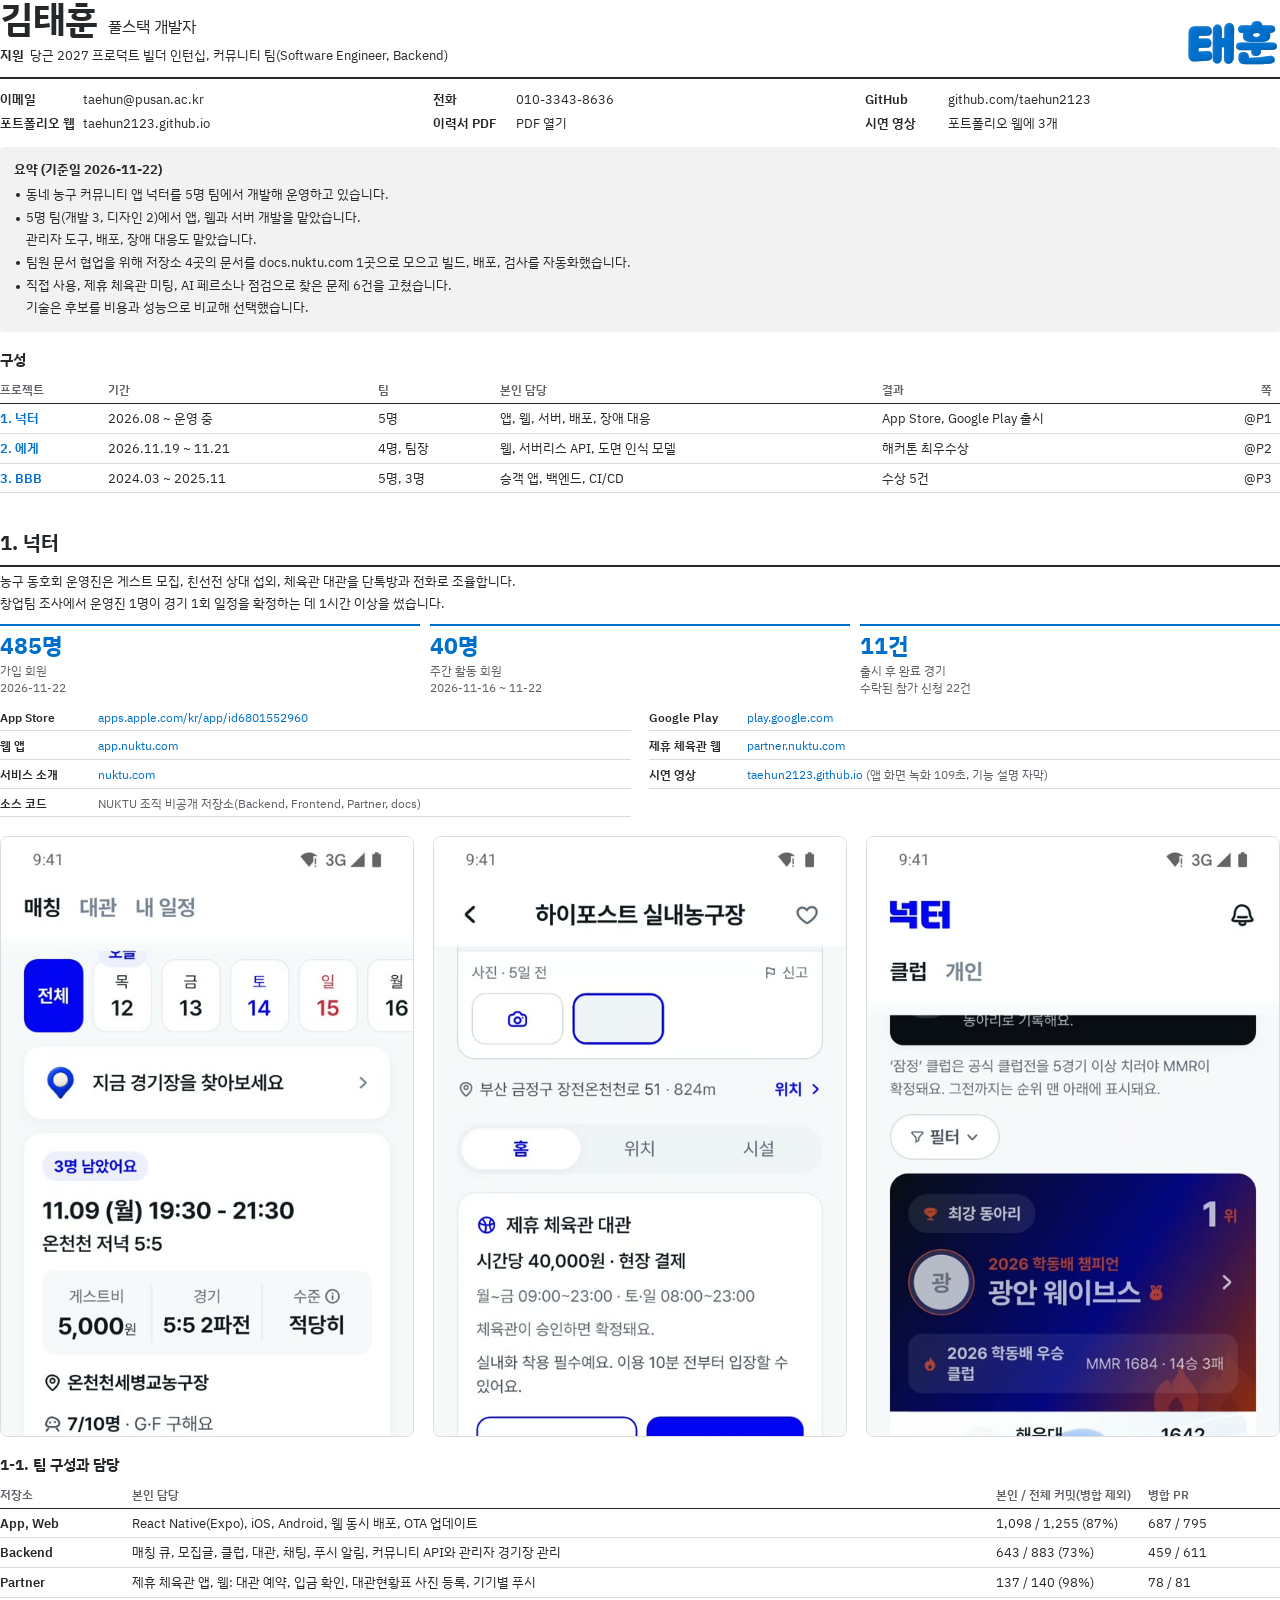
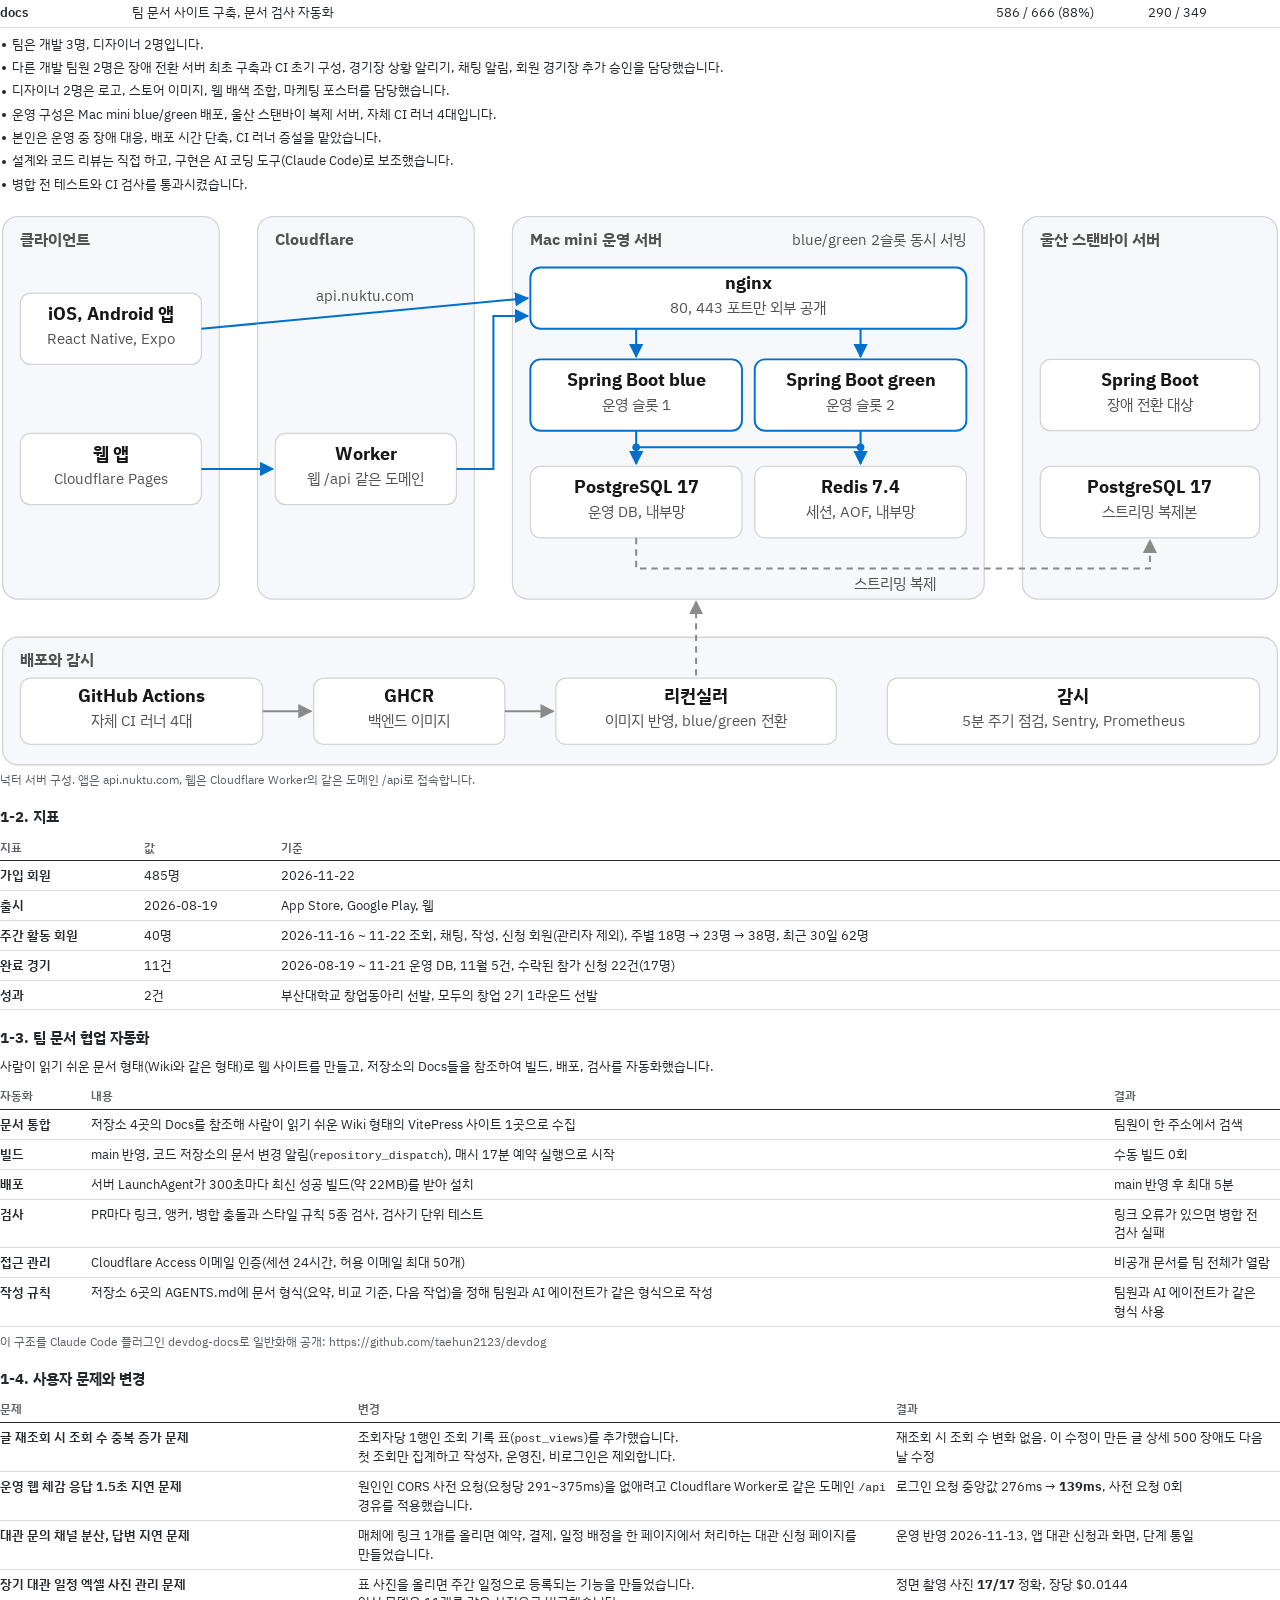
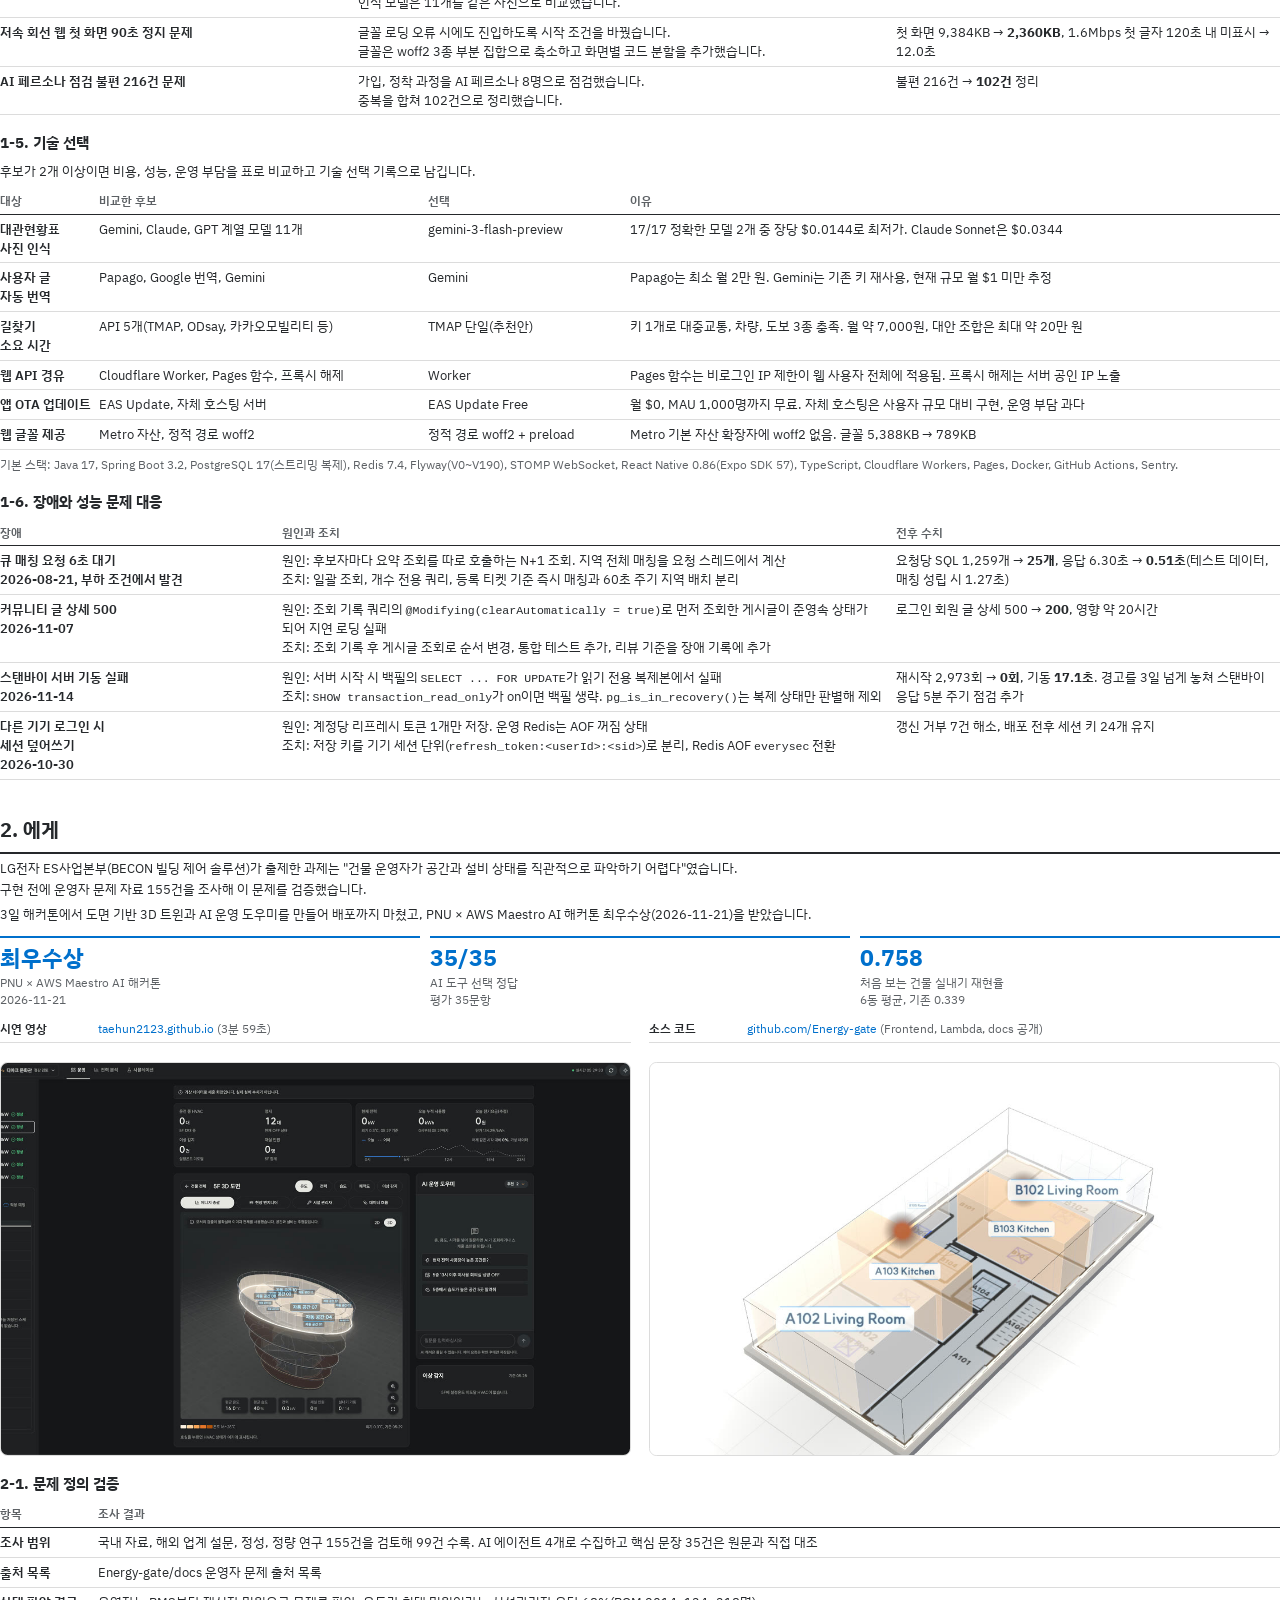
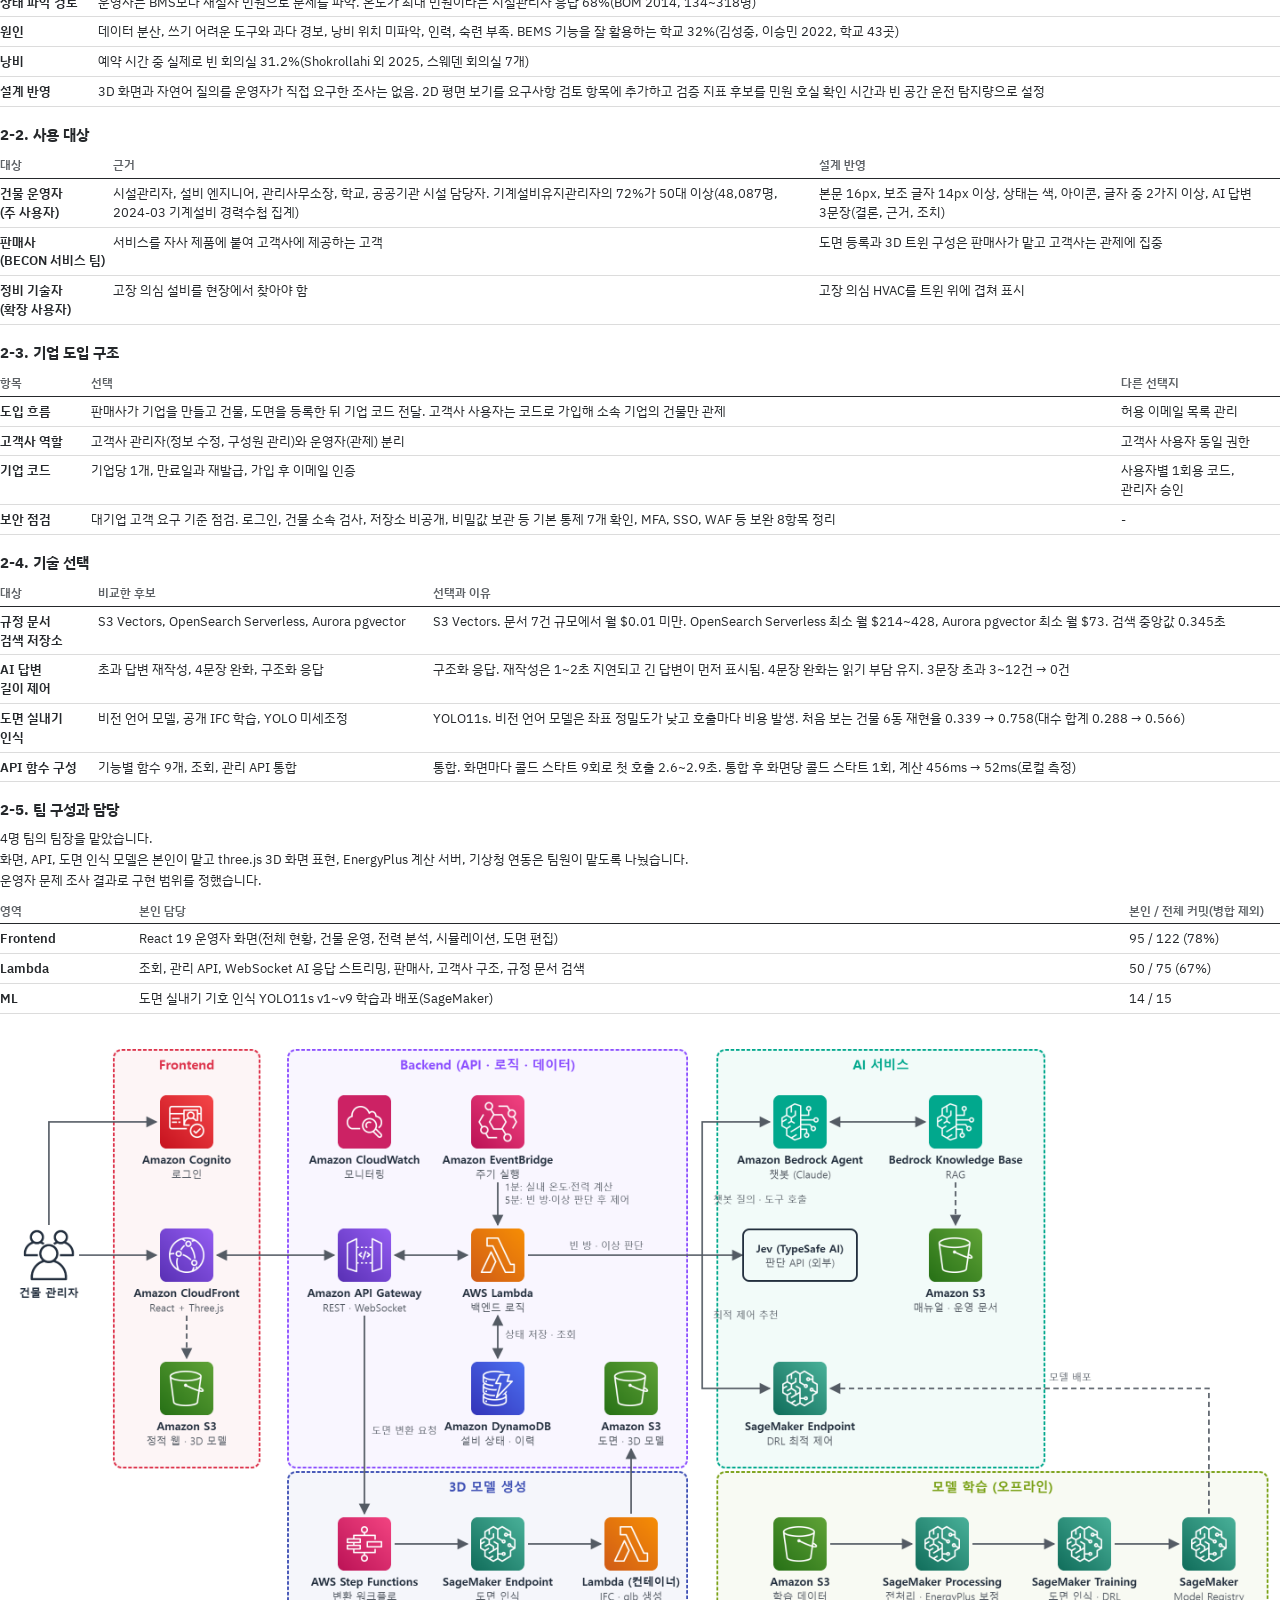
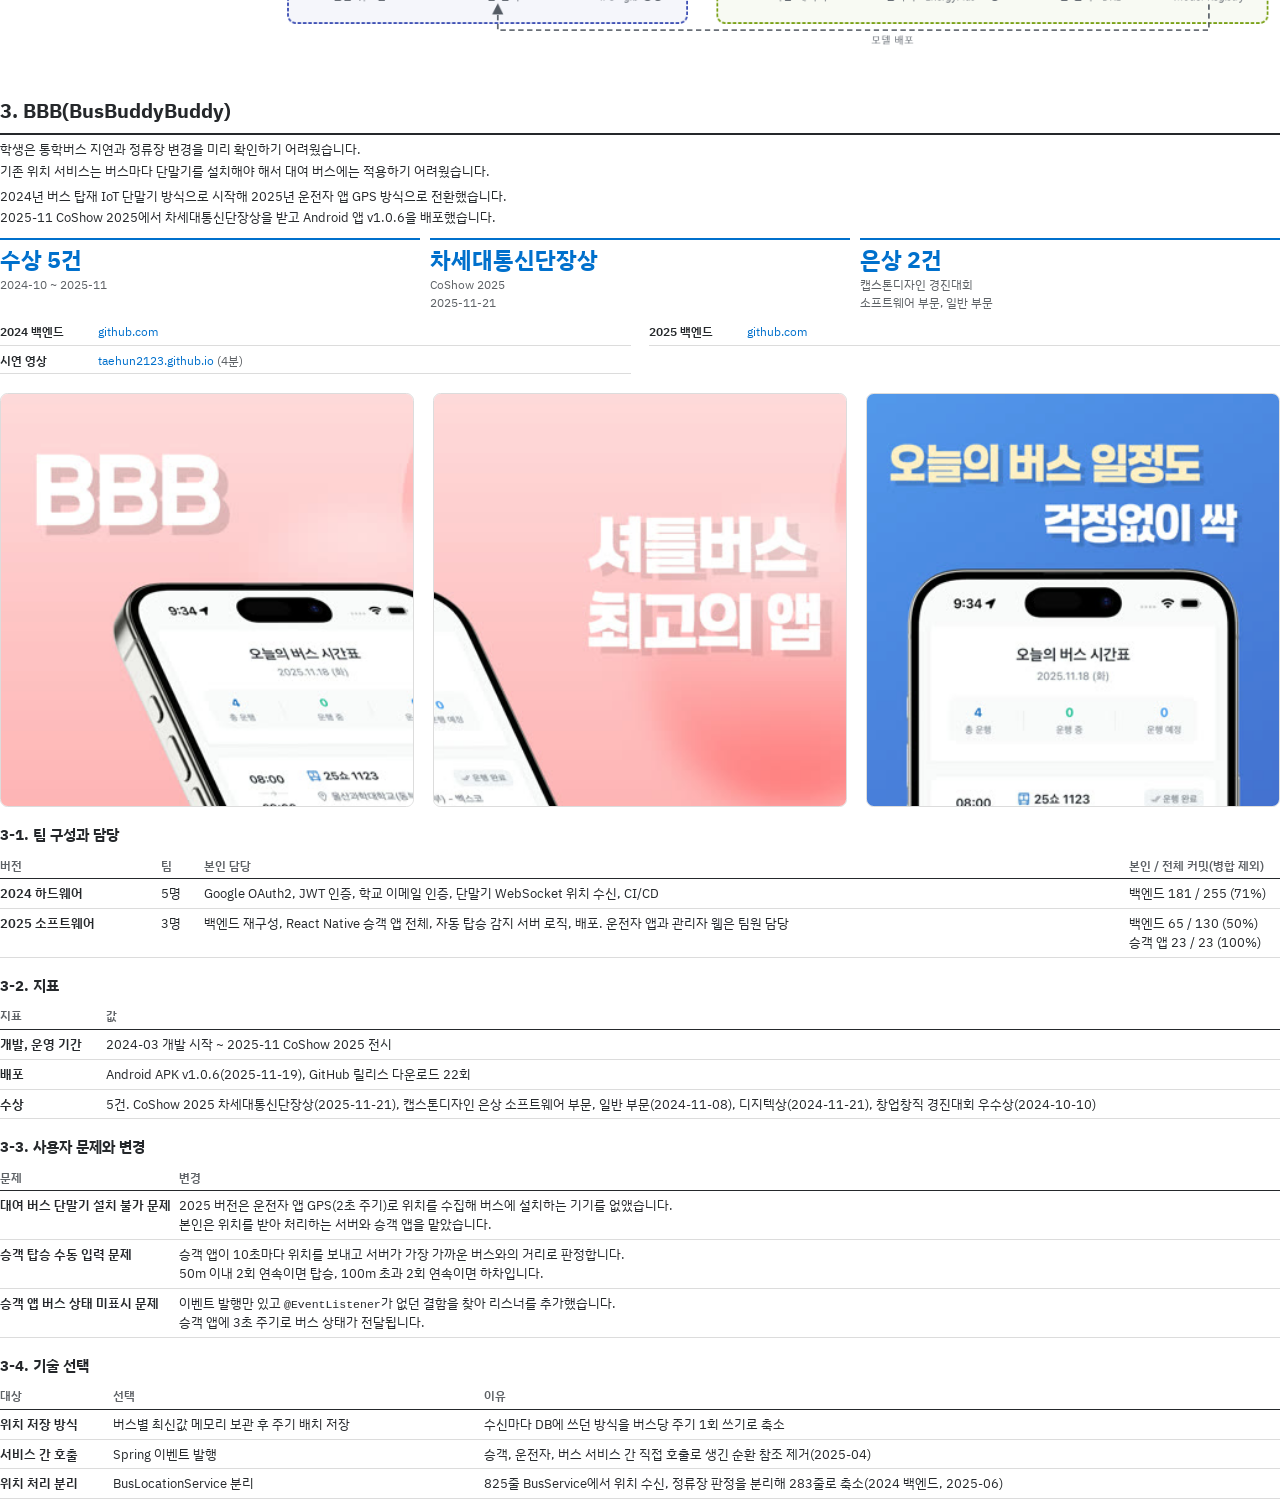
==== commit fdbce2ca: "넉터 서버 구성도에서 두 운영 슬롯의 PostgreSQL, Redis 공유 연결 표기 - blue, green 선을 한 줄로 모은 뒤 두 저장소로 연결(웹 가로형, 세로형, 포트폴" ====
--- a/_resume/portfolio.html
+++ b/_resume/portfolio.html
@@ -162,7 +162,7 @@
     <li>설계와 코드 리뷰는 직접 하고, 구현은 AI 코딩 도구(Claude Code)로 보조했습니다.</li>
     <li>병합 전 테스트와 CI 검사를 통과시켰습니다.</li>
   </ul>
-  <figure class="arch"><svg xmlns="http://www.w3.org/2000/svg" viewBox="-2 -2 1004 434" role="img" aria-label="넉터 서버 구성도" font-family="IBM Plex Sans KR, Apple SD Gothic Neo, sans-serif"><defs><marker id="wa" viewBox="0 0 10 10" refX="9" refY="5" markerWidth="7" markerHeight="7" orient="auto-start-reverse"><path d="M0 0L10 5L0 10z" fill="#0070cc"/></marker><marker id="wg" viewBox="0 0 10 10" refX="9" refY="5" markerWidth="7" markerHeight="7" orient="auto-start-reverse"><path d="M0 0L10 5L0 10z" fill="#8a8a8a"/></marker></defs><rect x="0" y="0" width="170" height="300" rx="12" fill="#f6f8fb" stroke="#d4d4d4"/><text x="14" y="22" font-size="12.5" font-weight="700" fill="#525252">클라이언트</text><rect x="14" y="60" width="142" height="56" rx="8" fill="#ffffff" stroke="#d4d4d4" stroke-width="1"/><text x="85.0" y="81.0" text-anchor="middle" font-size="14" font-weight="700" fill="#171717">iOS, Android 앱</text><text x="85.0" y="100.0" text-anchor="middle" font-size="12" fill="#525252">React Native, Expo</text><rect x="14" y="170" width="142" height="56" rx="8" fill="#ffffff" stroke="#d4d4d4" stroke-width="1"/><text x="85.0" y="191.0" text-anchor="middle" font-size="14" font-weight="700" fill="#171717">웹 앱</text><text x="85.0" y="210.0" text-anchor="middle" font-size="12" fill="#525252">Cloudflare Pages</text><rect x="200" y="0" width="170" height="300" rx="12" fill="#f6f8fb" stroke="#d4d4d4"/><text x="214" y="22" font-size="12.5" font-weight="700" fill="#525252">Cloudflare</text><rect x="214" y="170" width="142" height="56" rx="8" fill="#ffffff" stroke="#d4d4d4" stroke-width="1"/><text x="285.0" y="191.0" text-anchor="middle" font-size="14" font-weight="700" fill="#171717">Worker</text><text x="285.0" y="210.0" text-anchor="middle" font-size="12" fill="#525252">웹 /api 같은 도메인</text><rect x="400" y="0" width="370" height="300" rx="12" fill="#f6f8fb" stroke="#d4d4d4"/><text x="414" y="22" font-size="12.5" font-weight="700" fill="#525252">Mac mini 운영 서버</text><text x="756" y="22" text-anchor="end" font-size="11.5" fill="#525252">blue/green 2슬롯 동시 서빙</text><rect x="414" y="40" width="342" height="48" rx="8" fill="#ffffff" stroke="#0070cc" stroke-width="1.5"/><text x="585.0" y="57.0" text-anchor="middle" font-size="14" font-weight="700" fill="#171717">nginx</text><text x="585.0" y="76.0" text-anchor="middle" font-size="12" fill="#525252">80, 443 포트만 외부 공개</text><rect x="414" y="112" width="166" height="56" rx="8" fill="#ffffff" stroke="#0070cc" stroke-width="1.5"/><text x="497.0" y="133.0" text-anchor="middle" font-size="14" font-weight="700" fill="#171717">Spring Boot blue</text><text x="497.0" y="152.0" text-anchor="middle" font-size="12" fill="#525252">운영 슬롯 1</text><rect x="590" y="112" width="166" height="56" rx="8" fill="#ffffff" stroke="#0070cc" stroke-width="1.5"/><text x="673.0" y="133.0" text-anchor="middle" font-size="14" font-weight="700" fill="#171717">Spring Boot green</text><text x="673.0" y="152.0" text-anchor="middle" font-size="12" fill="#525252">운영 슬롯 2</text><rect x="414" y="196" width="166" height="56" rx="8" fill="#ffffff" stroke="#d4d4d4" stroke-width="1"/><text x="497.0" y="217.0" text-anchor="middle" font-size="14" font-weight="700" fill="#171717">PostgreSQL 17</text><text x="497.0" y="236.0" text-anchor="middle" font-size="12" fill="#525252">운영 DB, 내부망</text><rect x="590" y="196" width="166" height="56" rx="8" fill="#ffffff" stroke="#d4d4d4" stroke-width="1"/><text x="673.0" y="217.0" text-anchor="middle" font-size="14" font-weight="700" fill="#171717">Redis 7.4</text><text x="673.0" y="236.0" text-anchor="middle" font-size="12" fill="#525252">세션, AOF, 내부망</text><rect x="800" y="0" width="200" height="300" rx="12" fill="#f6f8fb" stroke="#d4d4d4"/><text x="814" y="22" font-size="12.5" font-weight="700" fill="#525252">울산 스탠바이 서버</text><rect x="814" y="112" width="172" height="56" rx="8" fill="#ffffff" stroke="#d4d4d4" stroke-width="1"/><text x="900.0" y="133.0" text-anchor="middle" font-size="14" font-weight="700" fill="#171717">Spring Boot</text><text x="900.0" y="152.0" text-anchor="middle" font-size="12" fill="#525252">장애 전환 대상</text><rect x="814" y="196" width="172" height="56" rx="8" fill="#ffffff" stroke="#d4d4d4" stroke-width="1"/><text x="900.0" y="217.0" text-anchor="middle" font-size="14" font-weight="700" fill="#171717">PostgreSQL 17</text><text x="900.0" y="236.0" text-anchor="middle" font-size="12" fill="#525252">스트리밍 복제본</text><polyline points="156,88 412,64" fill="none" stroke="#0070cc" stroke-width="1.6" marker-end="url(#wa)"/><text x="284" y="66" text-anchor="middle" font-size="11.5" fill="#525252">api.nuktu.com</text><polyline points="156,198 212,198" fill="none" stroke="#0070cc" stroke-width="1.6" marker-end="url(#wa)"/><polyline points="356,198 385,198 385,78 412,78" fill="none" stroke="#0070cc" stroke-width="1.6" marker-end="url(#wa)"/><polyline points="497,88 497,110" fill="none" stroke="#0070cc" stroke-width="1.6" marker-end="url(#wa)"/><polyline points="673,88 673,110" fill="none" stroke="#0070cc" stroke-width="1.6" marker-end="url(#wa)"/><polyline points="497,168 497,194" fill="none" stroke="#0070cc" stroke-width="1.6" marker-end="url(#wa)"/><polyline points="673,168 673,194" fill="none" stroke="#0070cc" stroke-width="1.6" marker-end="url(#wa)"/><polyline points="497,252 497,276 900,276 900,254" fill="none" stroke="#8a8a8a" stroke-width="1.6" stroke-dasharray="5 4" marker-end="url(#wg)"/><text x="700" y="292" text-anchor="middle" font-size="11.5" fill="#525252">스트리밍 복제</text><rect x="0" y="330" width="1000" height="100" rx="12" fill="#f6f8fb" stroke="#d4d4d4"/><text x="14" y="352" font-size="12.5" font-weight="700" fill="#525252">배포와 감시</text><rect x="14" y="362" width="190" height="52" rx="8" fill="#ffffff" stroke="#d4d4d4" stroke-width="1"/><text x="109.0" y="381.0" text-anchor="middle" font-size="14" font-weight="700" fill="#171717">GitHub Actions</text><text x="109.0" y="400.0" text-anchor="middle" font-size="12" fill="#525252">자체 CI 러너 4대</text><rect x="244" y="362" width="150" height="52" rx="8" fill="#ffffff" stroke="#d4d4d4" stroke-width="1"/><text x="319.0" y="381.0" text-anchor="middle" font-size="14" font-weight="700" fill="#171717">GHCR</text><text x="319.0" y="400.0" text-anchor="middle" font-size="12" fill="#525252">백엔드 이미지</text><rect x="434" y="362" width="220" height="52" rx="8" fill="#ffffff" stroke="#d4d4d4" stroke-width="1"/><text x="544.0" y="381.0" text-anchor="middle" font-size="14" font-weight="700" fill="#171717">리컨실러</text><text x="544.0" y="400.0" text-anchor="middle" font-size="12" fill="#525252">이미지 반영, blue/green 전환</text><rect x="694" y="362" width="292" height="52" rx="8" fill="#ffffff" stroke="#d4d4d4" stroke-width="1"/><text x="840.0" y="381.0" text-anchor="middle" font-size="14" font-weight="700" fill="#171717">감시</text><text x="840.0" y="400.0" text-anchor="middle" font-size="12" fill="#525252">5분 주기 점검, Sentry, Prometheus</text><polyline points="204,388 242,388" fill="none" stroke="#8a8a8a" stroke-width="1.6" marker-end="url(#wg)"/><polyline points="394,388 432,388" fill="none" stroke="#8a8a8a" stroke-width="1.6" marker-end="url(#wg)"/><polyline points="544,360 544,302" fill="none" stroke="#8a8a8a" stroke-width="1.6" stroke-dasharray="5 4" marker-end="url(#wg)"/></svg><figcaption>넉터 서버 구성. 앱은 api.nuktu.com, 웹은 Cloudflare Worker의 같은 도메인 /api로 접속합니다.</figcaption></figure>
+  <figure class="arch"><svg xmlns="http://www.w3.org/2000/svg" viewBox="-2 -2 1004 434" role="img" aria-label="넉터 서버 구성도" font-family="IBM Plex Sans KR, Apple SD Gothic Neo, sans-serif"><defs><marker id="wa" viewBox="0 0 10 10" refX="9" refY="5" markerWidth="7" markerHeight="7" orient="auto-start-reverse"><path d="M0 0L10 5L0 10z" fill="#0070cc"/></marker><marker id="wg" viewBox="0 0 10 10" refX="9" refY="5" markerWidth="7" markerHeight="7" orient="auto-start-reverse"><path d="M0 0L10 5L0 10z" fill="#8a8a8a"/></marker></defs><rect x="0" y="0" width="170" height="300" rx="12" fill="#f6f8fb" stroke="#d4d4d4"/><text x="14" y="22" font-size="12.5" font-weight="700" fill="#525252">클라이언트</text><rect x="14" y="60" width="142" height="56" rx="8" fill="#ffffff" stroke="#d4d4d4" stroke-width="1"/><text x="85.0" y="81.0" text-anchor="middle" font-size="14" font-weight="700" fill="#171717">iOS, Android 앱</text><text x="85.0" y="100.0" text-anchor="middle" font-size="12" fill="#525252">React Native, Expo</text><rect x="14" y="170" width="142" height="56" rx="8" fill="#ffffff" stroke="#d4d4d4" stroke-width="1"/><text x="85.0" y="191.0" text-anchor="middle" font-size="14" font-weight="700" fill="#171717">웹 앱</text><text x="85.0" y="210.0" text-anchor="middle" font-size="12" fill="#525252">Cloudflare Pages</text><rect x="200" y="0" width="170" height="300" rx="12" fill="#f6f8fb" stroke="#d4d4d4"/><text x="214" y="22" font-size="12.5" font-weight="700" fill="#525252">Cloudflare</text><rect x="214" y="170" width="142" height="56" rx="8" fill="#ffffff" stroke="#d4d4d4" stroke-width="1"/><text x="285.0" y="191.0" text-anchor="middle" font-size="14" font-weight="700" fill="#171717">Worker</text><text x="285.0" y="210.0" text-anchor="middle" font-size="12" fill="#525252">웹 /api 같은 도메인</text><rect x="400" y="0" width="370" height="300" rx="12" fill="#f6f8fb" stroke="#d4d4d4"/><text x="414" y="22" font-size="12.5" font-weight="700" fill="#525252">Mac mini 운영 서버</text><text x="756" y="22" text-anchor="end" font-size="11.5" fill="#525252">blue/green 2슬롯 동시 서빙</text><rect x="414" y="40" width="342" height="48" rx="8" fill="#ffffff" stroke="#0070cc" stroke-width="1.5"/><text x="585.0" y="57.0" text-anchor="middle" font-size="14" font-weight="700" fill="#171717">nginx</text><text x="585.0" y="76.0" text-anchor="middle" font-size="12" fill="#525252">80, 443 포트만 외부 공개</text><rect x="414" y="112" width="166" height="56" rx="8" fill="#ffffff" stroke="#0070cc" stroke-width="1.5"/><text x="497.0" y="133.0" text-anchor="middle" font-size="14" font-weight="700" fill="#171717">Spring Boot blue</text><text x="497.0" y="152.0" text-anchor="middle" font-size="12" fill="#525252">운영 슬롯 1</text><rect x="590" y="112" width="166" height="56" rx="8" fill="#ffffff" stroke="#0070cc" stroke-width="1.5"/><text x="673.0" y="133.0" text-anchor="middle" font-size="14" font-weight="700" fill="#171717">Spring Boot green</text><text x="673.0" y="152.0" text-anchor="middle" font-size="12" fill="#525252">운영 슬롯 2</text><rect x="414" y="196" width="166" height="56" rx="8" fill="#ffffff" stroke="#d4d4d4" stroke-width="1"/><text x="497.0" y="217.0" text-anchor="middle" font-size="14" font-weight="700" fill="#171717">PostgreSQL 17</text><text x="497.0" y="236.0" text-anchor="middle" font-size="12" fill="#525252">운영 DB, 내부망</text><rect x="590" y="196" width="166" height="56" rx="8" fill="#ffffff" stroke="#d4d4d4" stroke-width="1"/><text x="673.0" y="217.0" text-anchor="middle" font-size="14" font-weight="700" fill="#171717">Redis 7.4</text><text x="673.0" y="236.0" text-anchor="middle" font-size="12" fill="#525252">세션, AOF, 내부망</text><rect x="800" y="0" width="200" height="300" rx="12" fill="#f6f8fb" stroke="#d4d4d4"/><text x="814" y="22" font-size="12.5" font-weight="700" fill="#525252">울산 스탠바이 서버</text><rect x="814" y="112" width="172" height="56" rx="8" fill="#ffffff" stroke="#d4d4d4" stroke-width="1"/><text x="900.0" y="133.0" text-anchor="middle" font-size="14" font-weight="700" fill="#171717">Spring Boot</text><text x="900.0" y="152.0" text-anchor="middle" font-size="12" fill="#525252">장애 전환 대상</text><rect x="814" y="196" width="172" height="56" rx="8" fill="#ffffff" stroke="#d4d4d4" stroke-width="1"/><text x="900.0" y="217.0" text-anchor="middle" font-size="14" font-weight="700" fill="#171717">PostgreSQL 17</text><text x="900.0" y="236.0" text-anchor="middle" font-size="12" fill="#525252">스트리밍 복제본</text><polyline points="156,88 412,64" fill="none" stroke="#0070cc" stroke-width="1.6" marker-end="url(#wa)"/><text x="284" y="66" text-anchor="middle" font-size="11.5" fill="#525252">api.nuktu.com</text><polyline points="156,198 212,198" fill="none" stroke="#0070cc" stroke-width="1.6" marker-end="url(#wa)"/><polyline points="356,198 385,198 385,78 412,78" fill="none" stroke="#0070cc" stroke-width="1.6" marker-end="url(#wa)"/><polyline points="497,88 497,110" fill="none" stroke="#0070cc" stroke-width="1.6" marker-end="url(#wa)"/><polyline points="673,88 673,110" fill="none" stroke="#0070cc" stroke-width="1.6" marker-end="url(#wa)"/><polyline points="497,168 497,181" fill="none" stroke="#0070cc" stroke-width="1.6"/><polyline points="673,168 673,181" fill="none" stroke="#0070cc" stroke-width="1.6"/><polyline points="497,181 673,181" fill="none" stroke="#0070cc" stroke-width="1.6"/><polyline points="497,181 497,194" fill="none" stroke="#0070cc" stroke-width="1.6" marker-end="url(#wa)"/><polyline points="673,181 673,194" fill="none" stroke="#0070cc" stroke-width="1.6" marker-end="url(#wa)"/><circle cx="497" cy="181" r="3" fill="#0070cc"/><circle cx="673" cy="181" r="3" fill="#0070cc"/><polyline points="497,252 497,276 900,276 900,254" fill="none" stroke="#8a8a8a" stroke-width="1.6" stroke-dasharray="5 4" marker-end="url(#wg)"/><text x="700" y="292" text-anchor="middle" font-size="11.5" fill="#525252">스트리밍 복제</text><rect x="0" y="330" width="1000" height="100" rx="12" fill="#f6f8fb" stroke="#d4d4d4"/><text x="14" y="352" font-size="12.5" font-weight="700" fill="#525252">배포와 감시</text><rect x="14" y="362" width="190" height="52" rx="8" fill="#ffffff" stroke="#d4d4d4" stroke-width="1"/><text x="109.0" y="381.0" text-anchor="middle" font-size="14" font-weight="700" fill="#171717">GitHub Actions</text><text x="109.0" y="400.0" text-anchor="middle" font-size="12" fill="#525252">자체 CI 러너 4대</text><rect x="244" y="362" width="150" height="52" rx="8" fill="#ffffff" stroke="#d4d4d4" stroke-width="1"/><text x="319.0" y="381.0" text-anchor="middle" font-size="14" font-weight="700" fill="#171717">GHCR</text><text x="319.0" y="400.0" text-anchor="middle" font-size="12" fill="#525252">백엔드 이미지</text><rect x="434" y="362" width="220" height="52" rx="8" fill="#ffffff" stroke="#d4d4d4" stroke-width="1"/><text x="544.0" y="381.0" text-anchor="middle" font-size="14" font-weight="700" fill="#171717">리컨실러</text><text x="544.0" y="400.0" text-anchor="middle" font-size="12" fill="#525252">이미지 반영, blue/green 전환</text><rect x="694" y="362" width="292" height="52" rx="8" fill="#ffffff" stroke="#d4d4d4" stroke-width="1"/><text x="840.0" y="381.0" text-anchor="middle" font-size="14" font-weight="700" fill="#171717">감시</text><text x="840.0" y="400.0" text-anchor="middle" font-size="12" fill="#525252">5분 주기 점검, Sentry, Prometheus</text><polyline points="204,388 242,388" fill="none" stroke="#8a8a8a" stroke-width="1.6" marker-end="url(#wg)"/><polyline points="394,388 432,388" fill="none" stroke="#8a8a8a" stroke-width="1.6" marker-end="url(#wg)"/><polyline points="544,360 544,302" fill="none" stroke="#8a8a8a" stroke-width="1.6" stroke-dasharray="5 4" marker-end="url(#wg)"/></svg><figcaption>넉터 서버 구성. 앱은 api.nuktu.com, 웹은 Cloudflare Worker의 같은 도메인 /api로 접속합니다.</figcaption></figure>
 
   <h3>1-2. 지표</h3>
   <table>
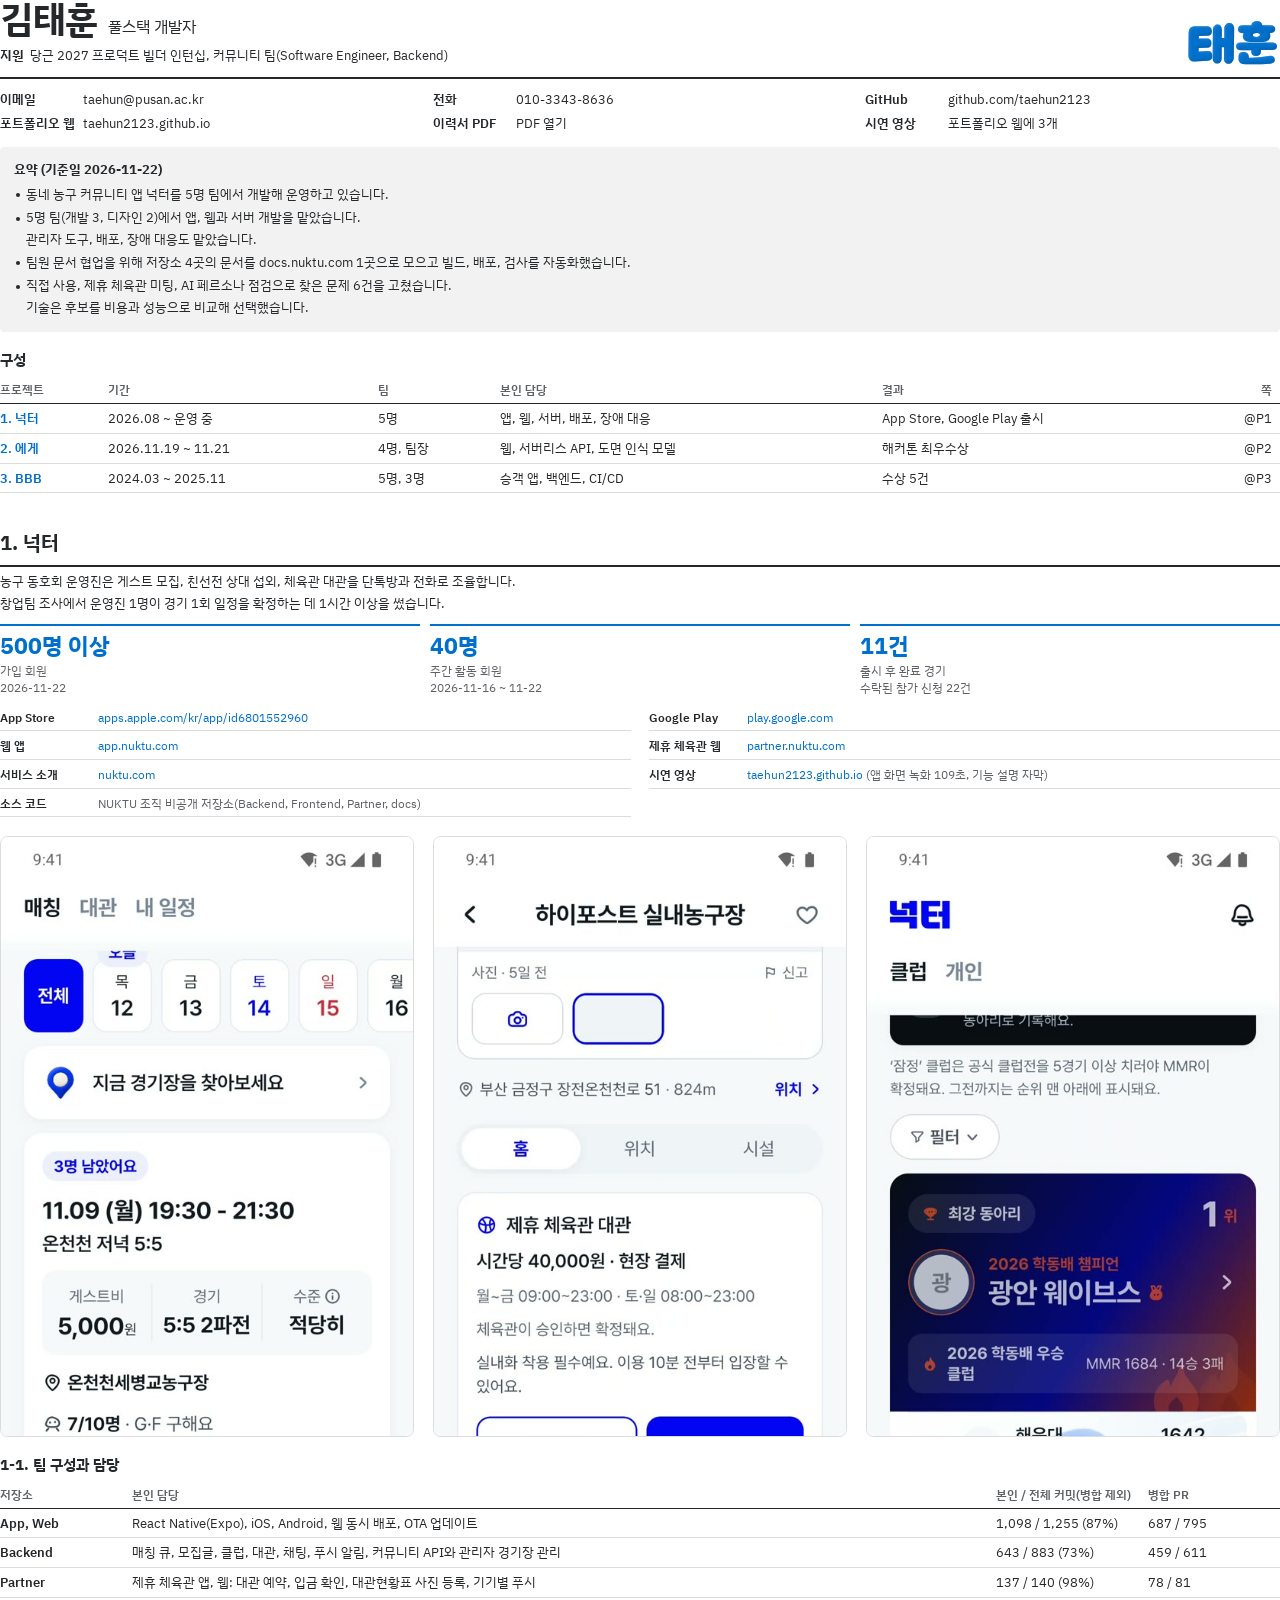
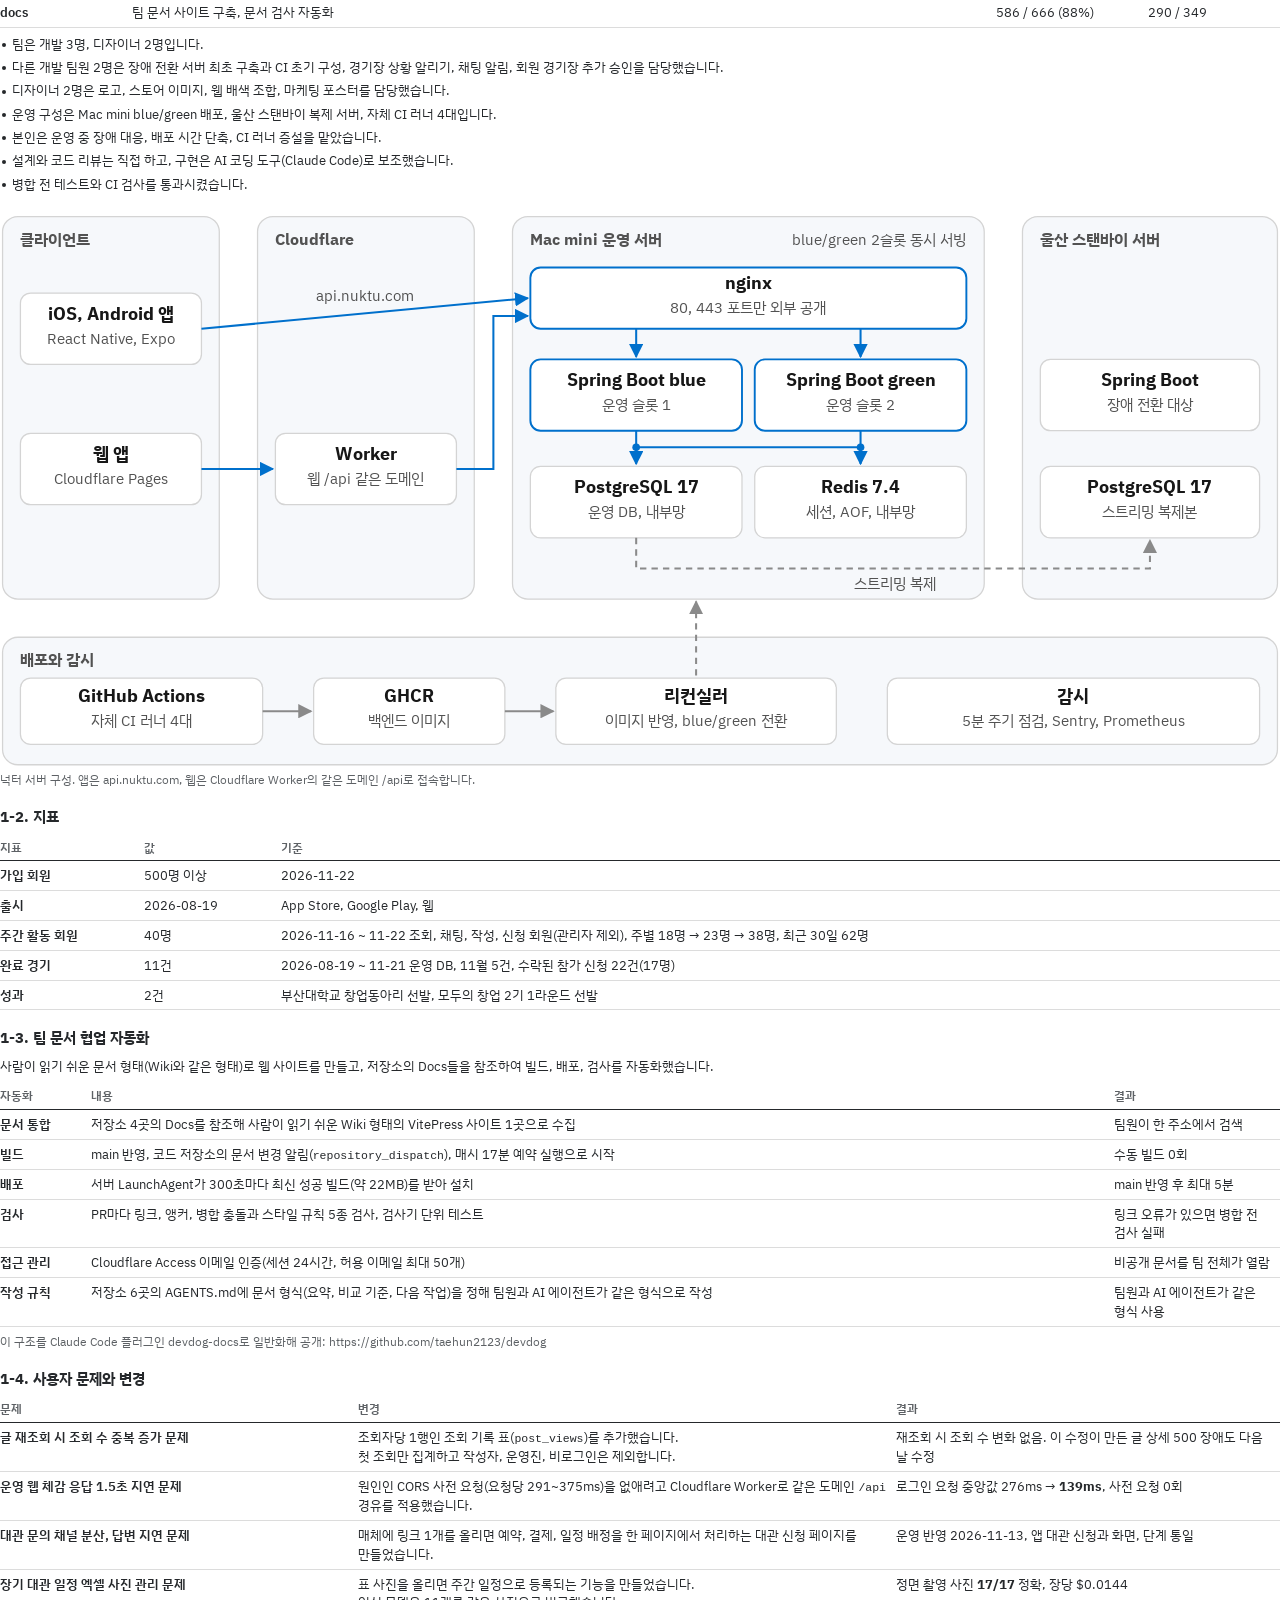
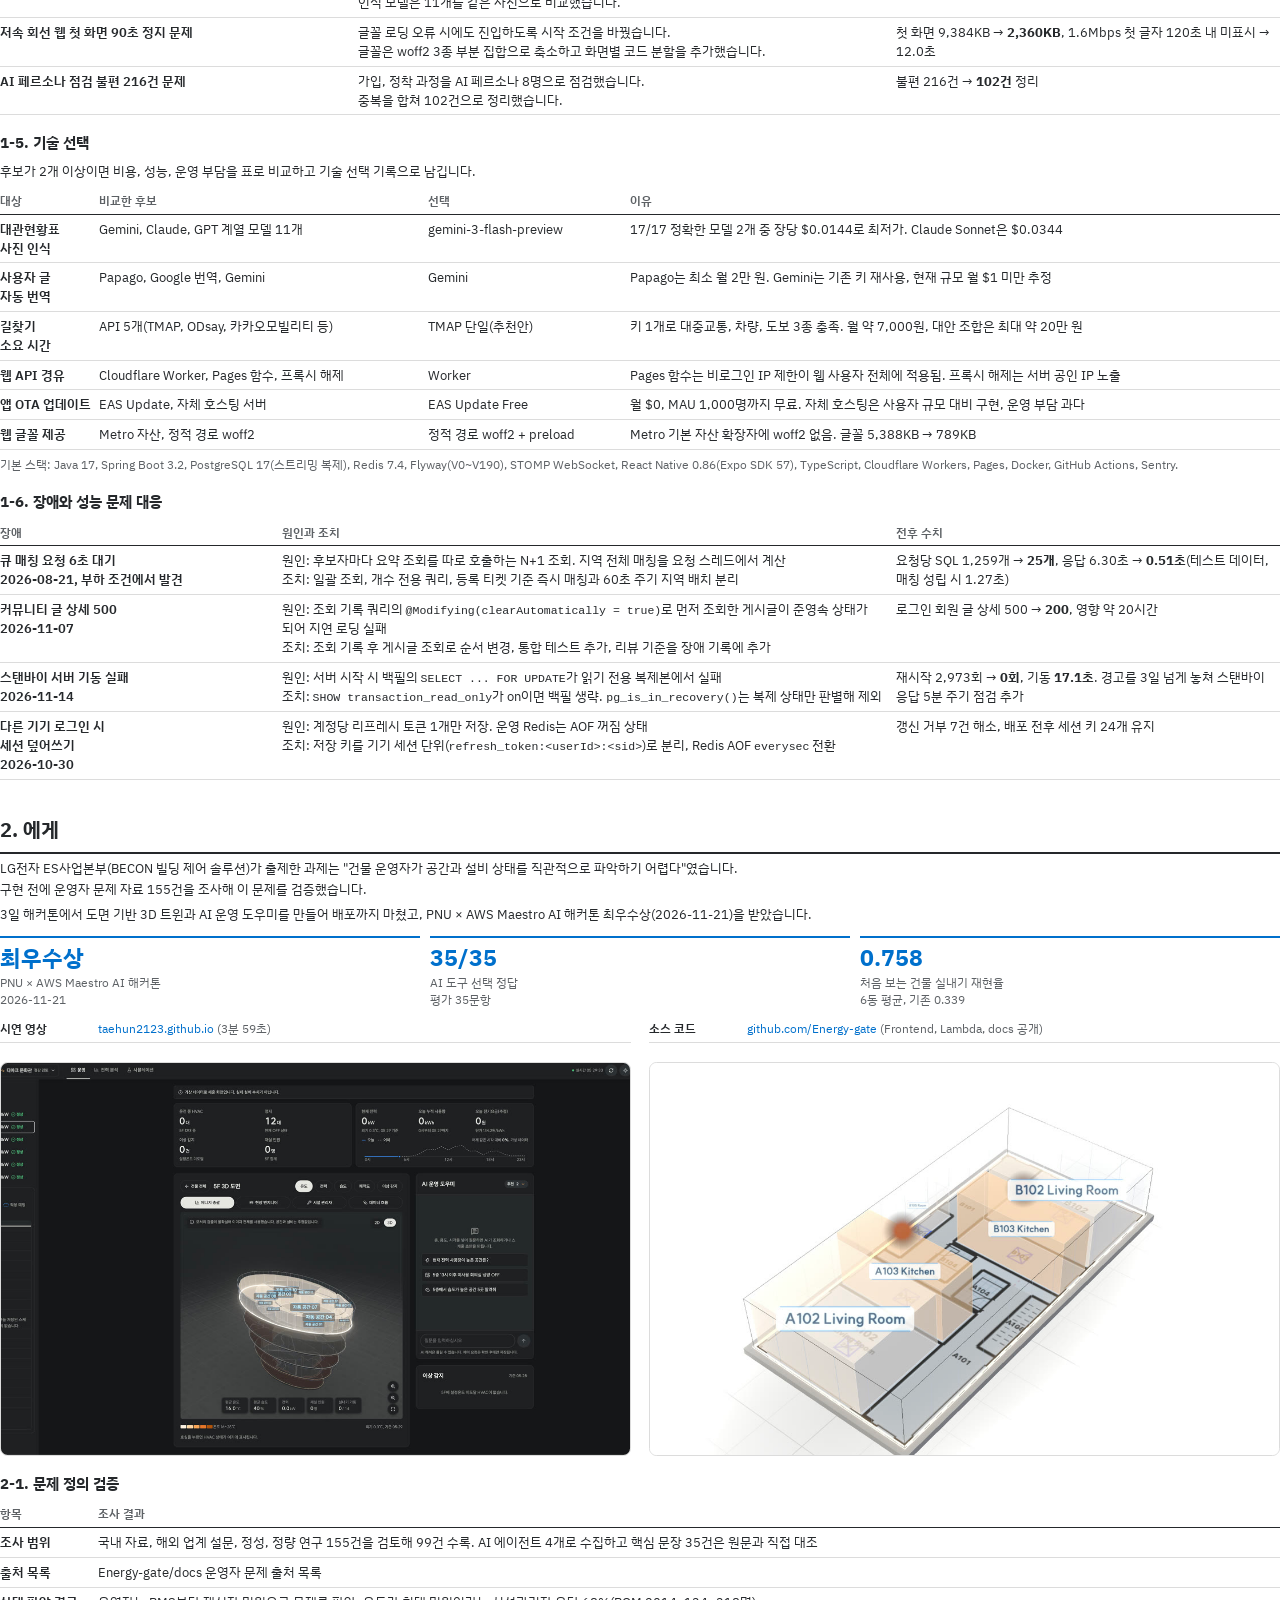
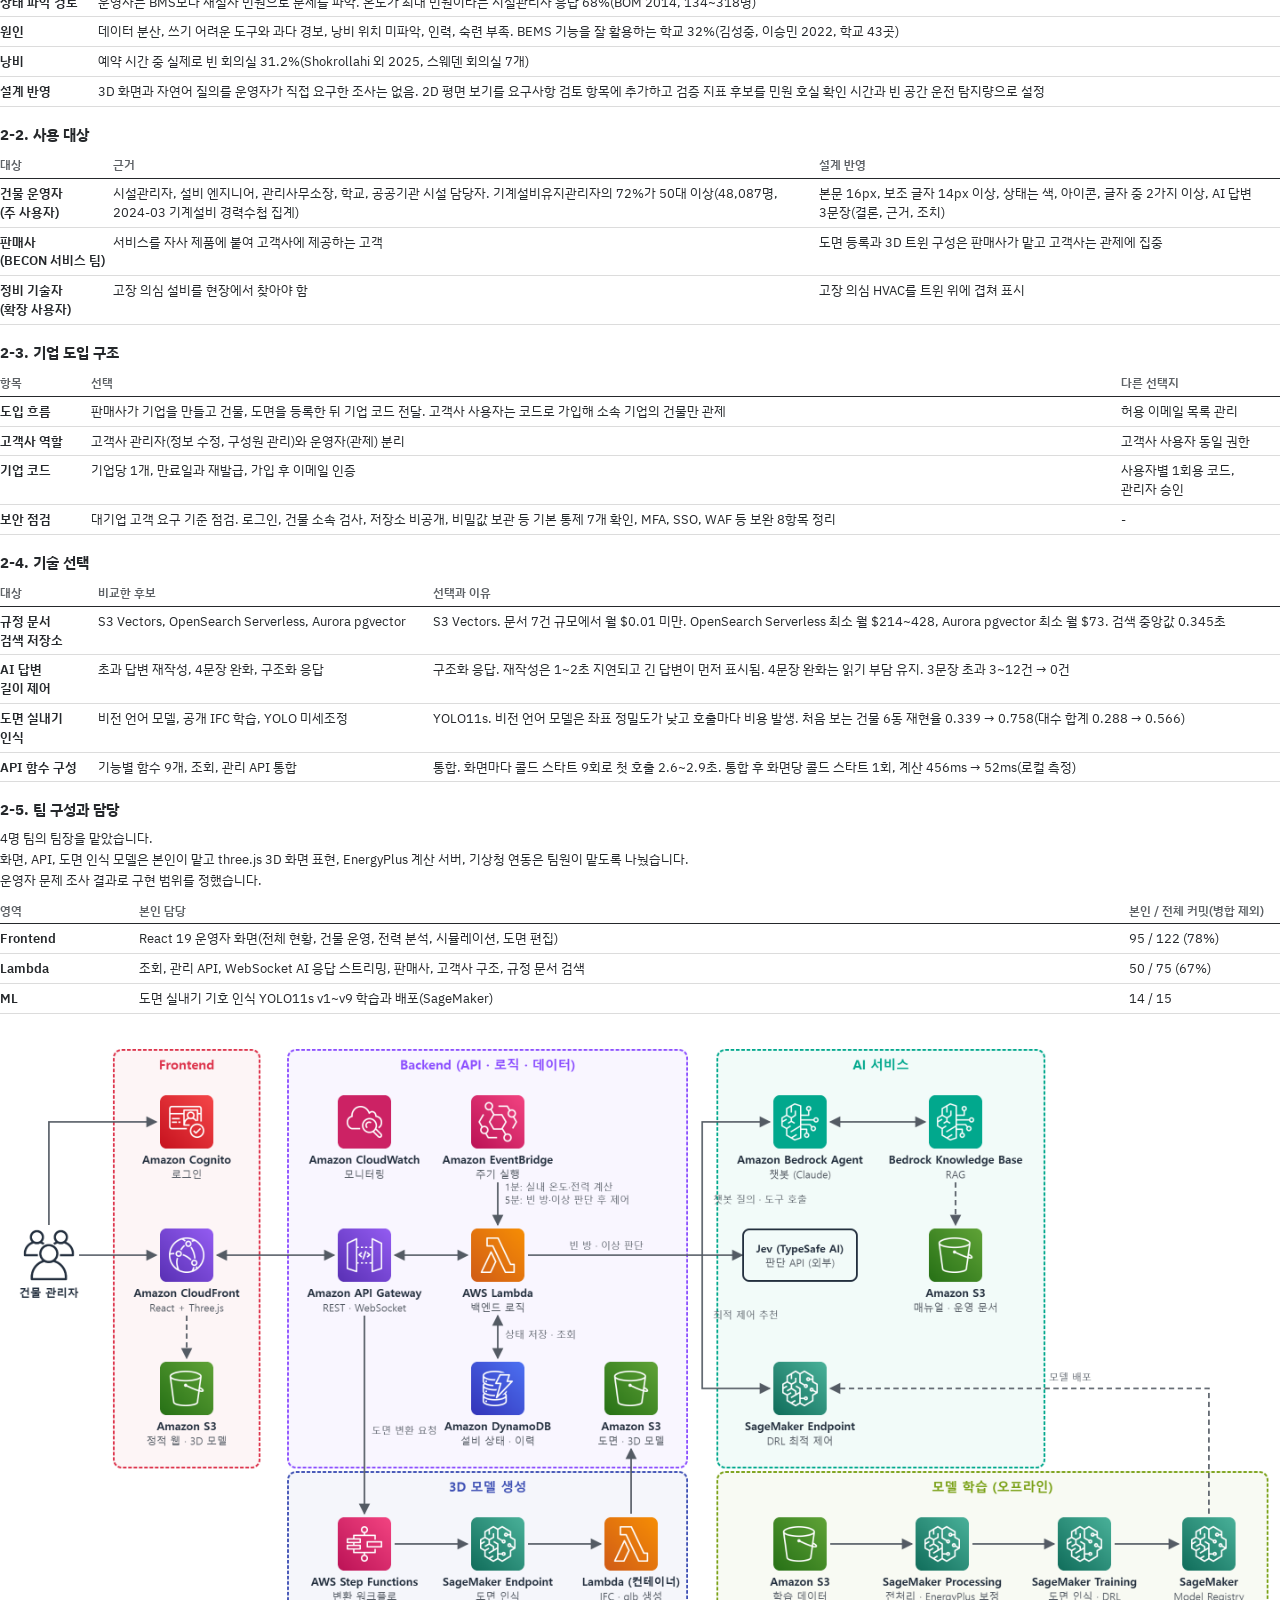
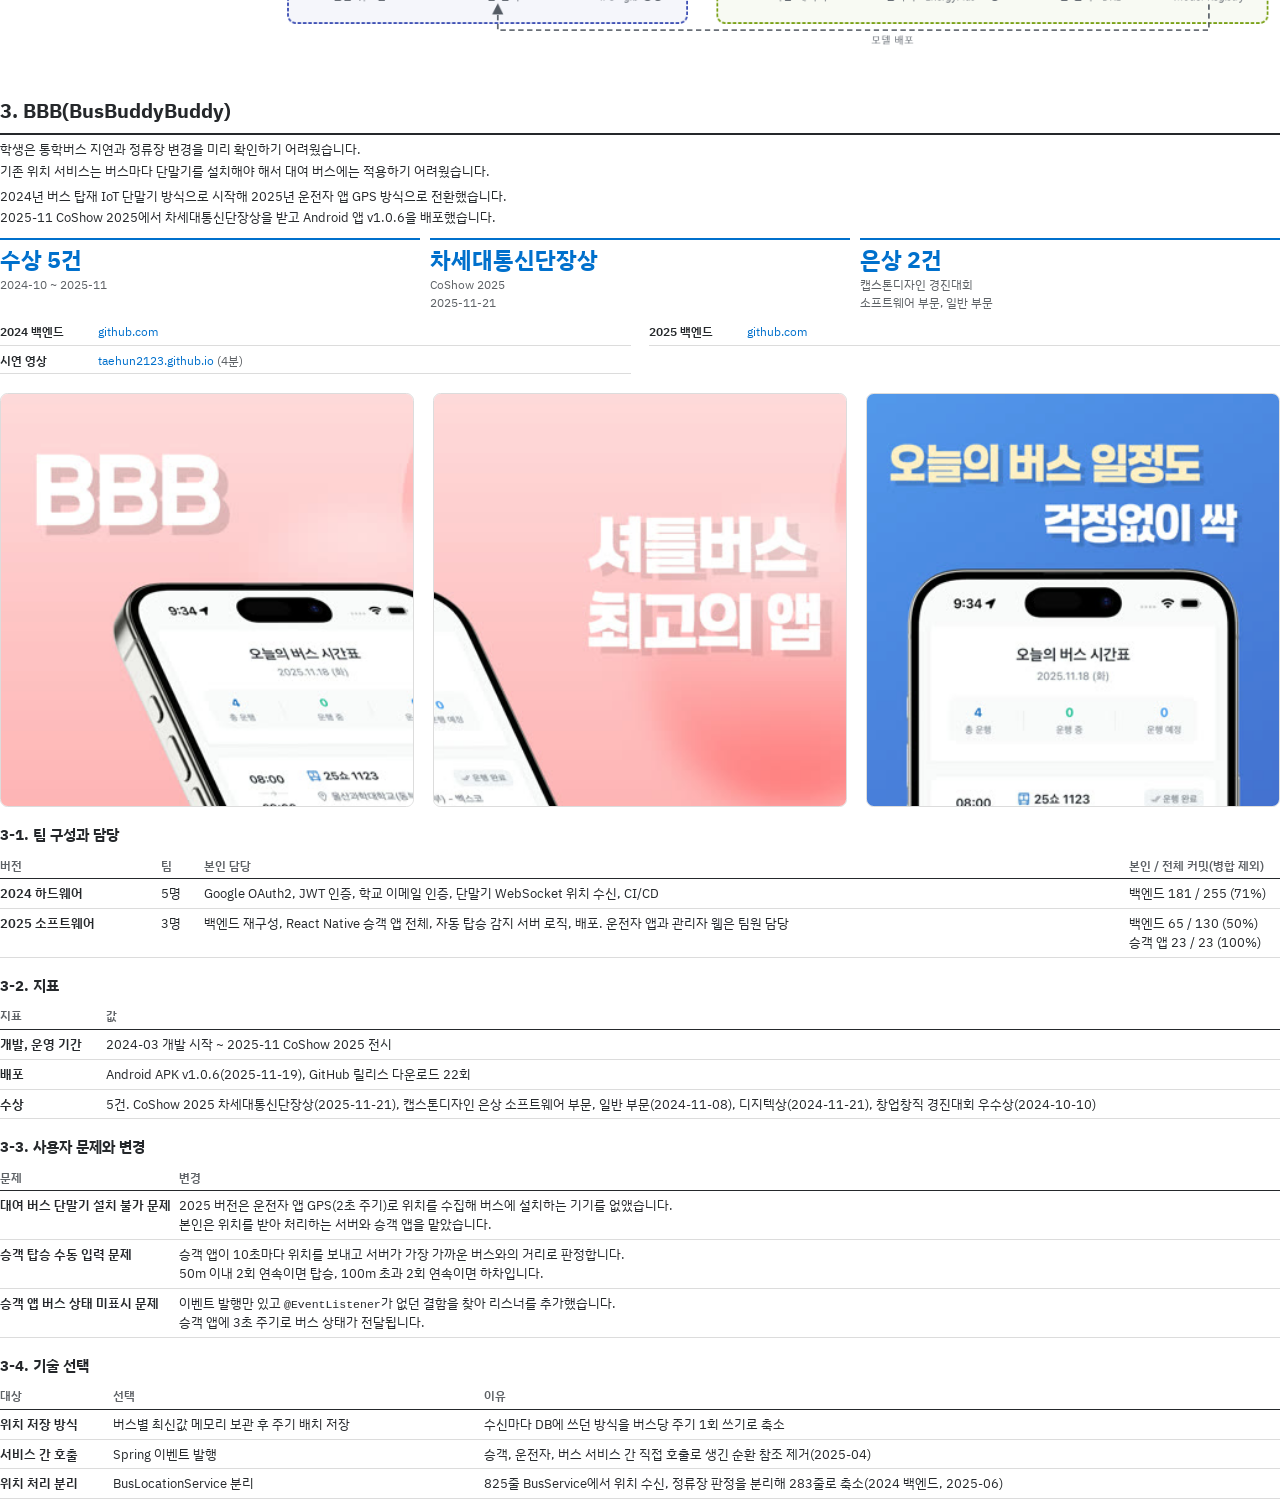
==== commit 63584e70: "넉터 가입 회원 수를 500명 이상으로 갱신" ====
--- a/_resume/portfolio.html
+++ b/_resume/portfolio.html
@@ -123,7 +123,7 @@
   <h2 id="nuktu">1. 넉터</h2>
   <p>농구 동호회 운영진은 게스트 모집, 친선전 상대 섭외, 체육관 대관을 단톡방과 전화로 조율합니다.<br>창업팀 조사에서 운영진 1명이 경기 1회 일정을 확정하는 데 1시간 이상을 썼습니다.</p>
   <div class="kpis three sec-kpis">
-    <div class="kpi"><b>485명</b><span>가입 회원<br>2026-11-22</span></div>
+    <div class="kpi"><b>500명 이상</b><span>가입 회원<br>2026-11-22</span></div>
     <div class="kpi"><b>40명</b><span>주간 활동 회원<br>2026-11-16 ~ 11-22</span></div>
     <div class="kpi"><b>11건</b><span>출시 후 완료 경기<br>수락된 참가 신청 22건</span></div>
   </div>
@@ -168,7 +168,7 @@
   <table>
     <thead><tr><th>지표</th><th>값</th><th>기준</th></tr></thead>
     <tbody>
-      <tr><td class="k">가입 회원</td><td class="n">485명</td><td>2026-11-22</td></tr>
+      <tr><td class="k">가입 회원</td><td class="n">500명 이상</td><td>2026-11-22</td></tr>
       <tr><td class="k">출시</td><td class="n">2026-08-19</td><td>App Store, Google Play, 웹</td></tr>
       <tr><td class="k">주간 활동 회원</td><td class="n">40명</td><td>2026-11-16 ~ 11-22 조회, 채팅, 작성, 신청 회원(관리자 제외), 주별 18명 → 23명 → 38명, 최근 30일 62명</td></tr>
       <tr><td class="k">완료 경기</td><td class="n">11건</td><td>2026-08-19 ~ 11-21 운영 DB, 11월 5건, 수락된 참가 신청 22건(17명)</td></tr>
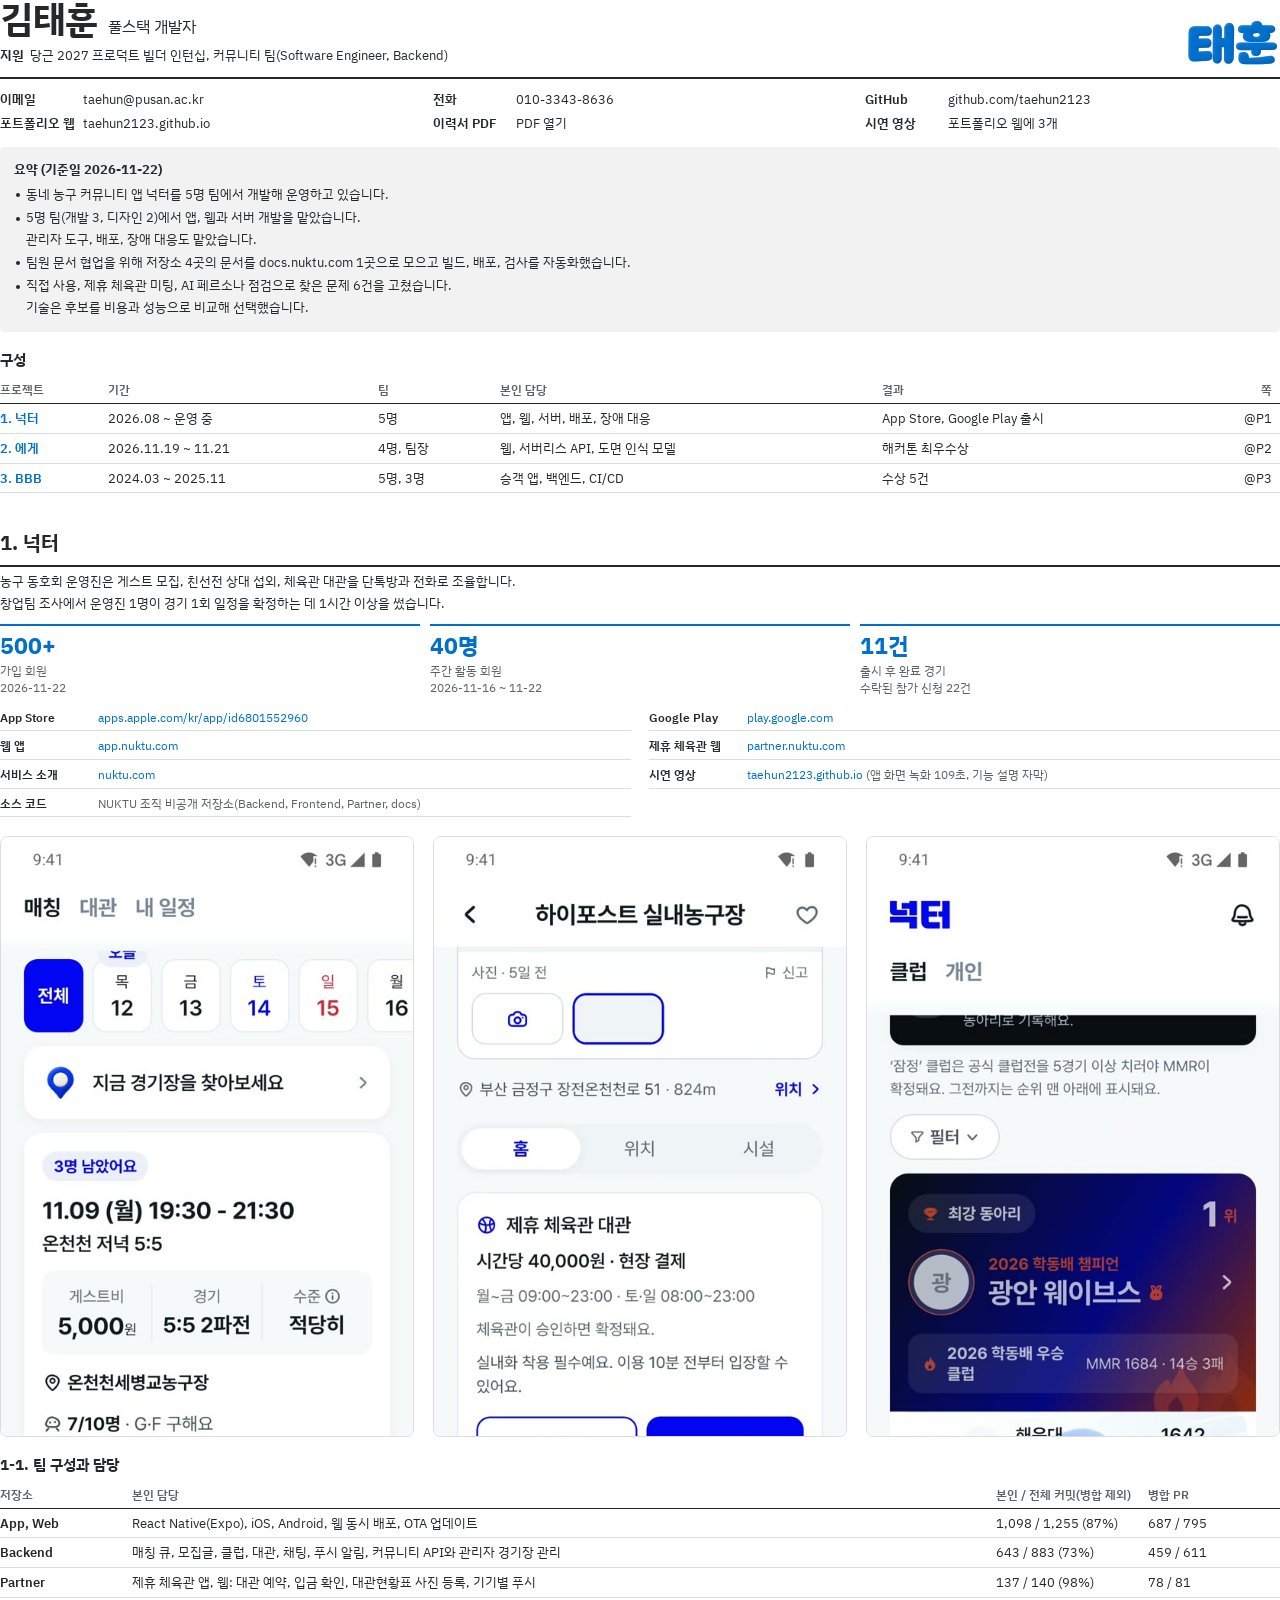
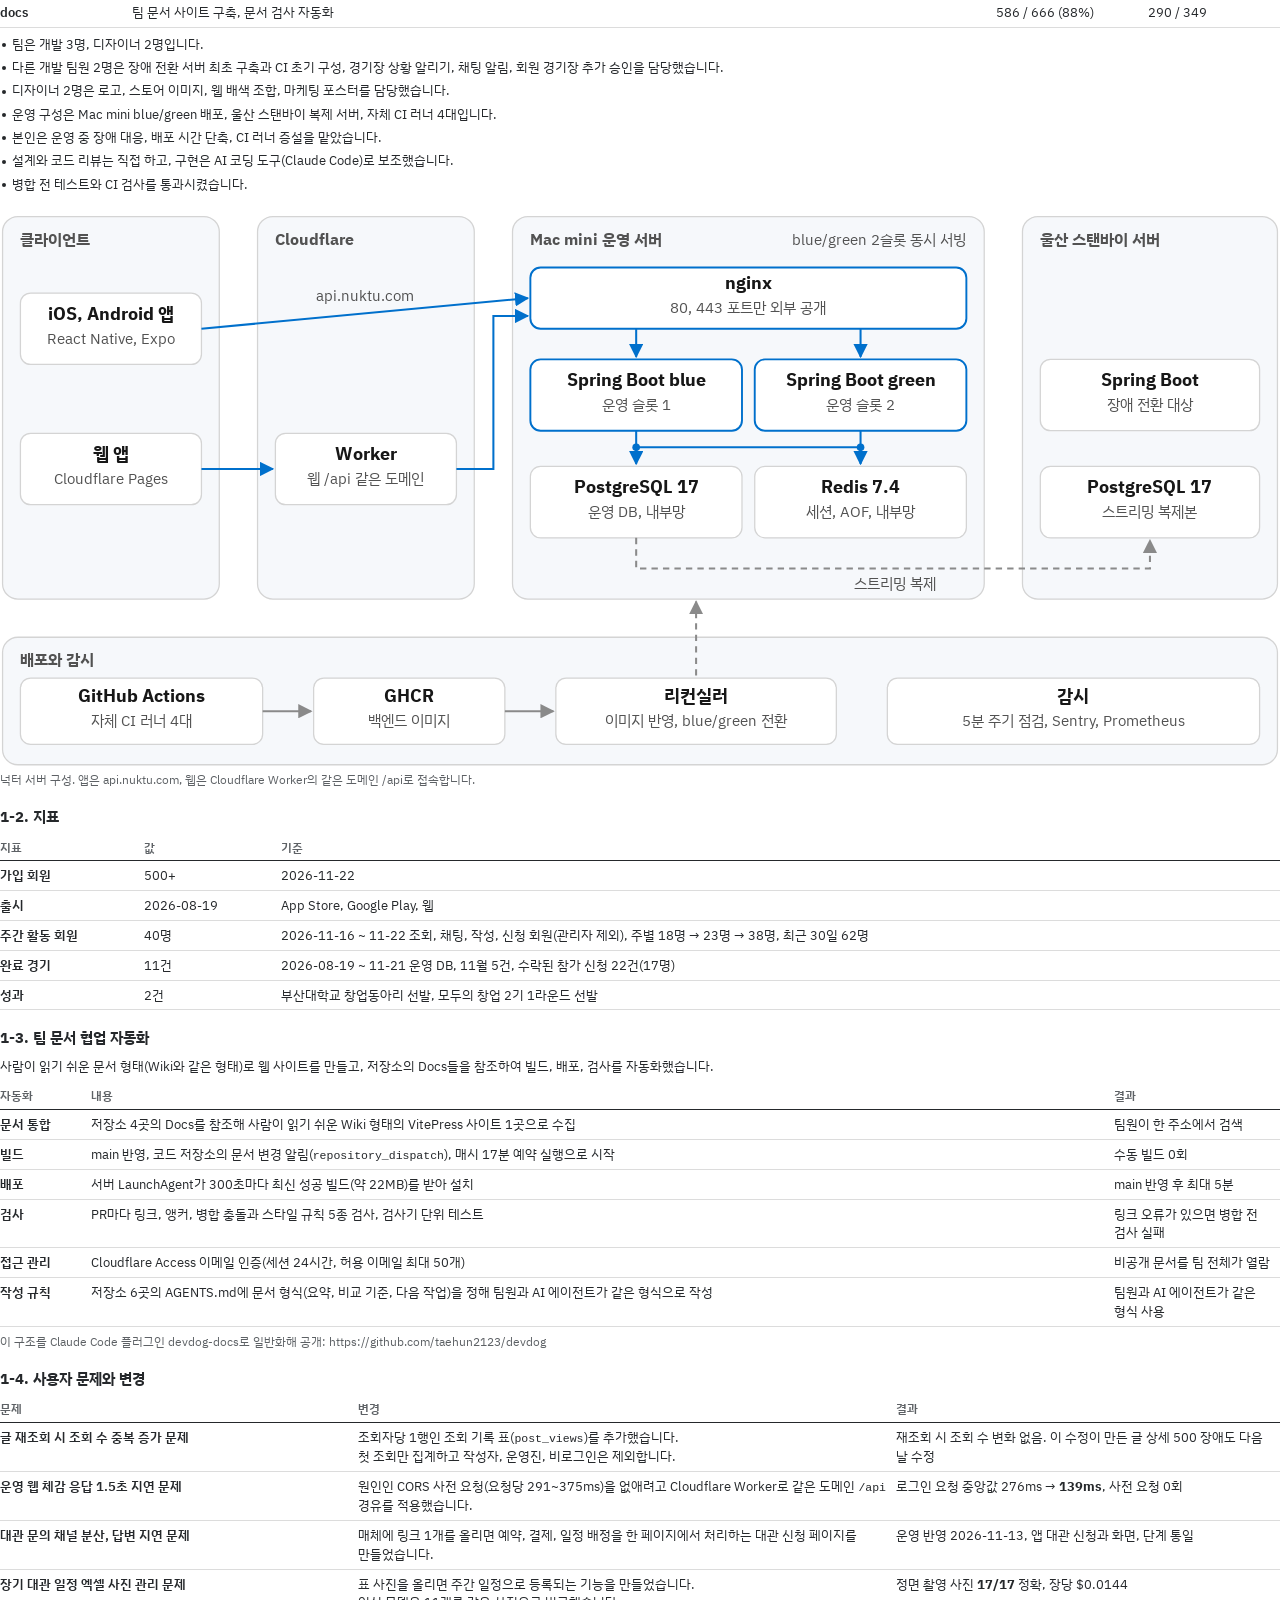
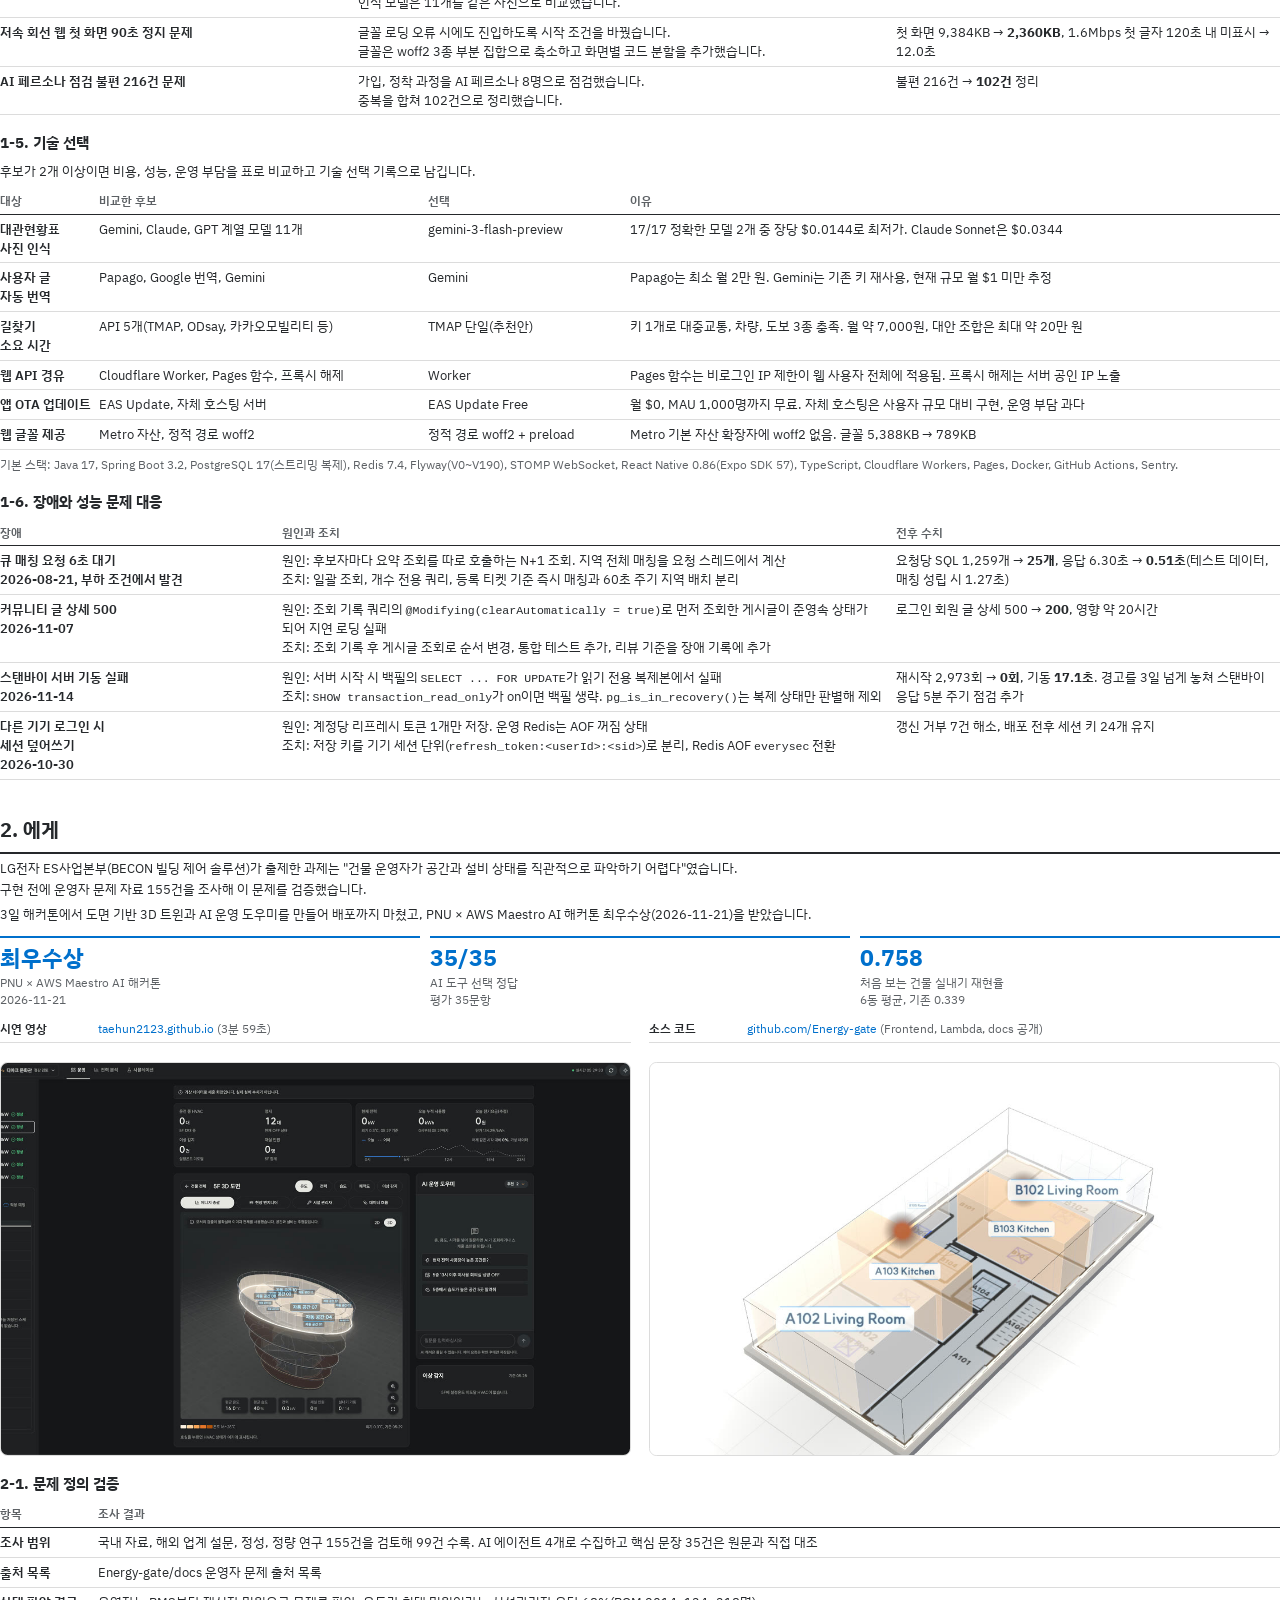
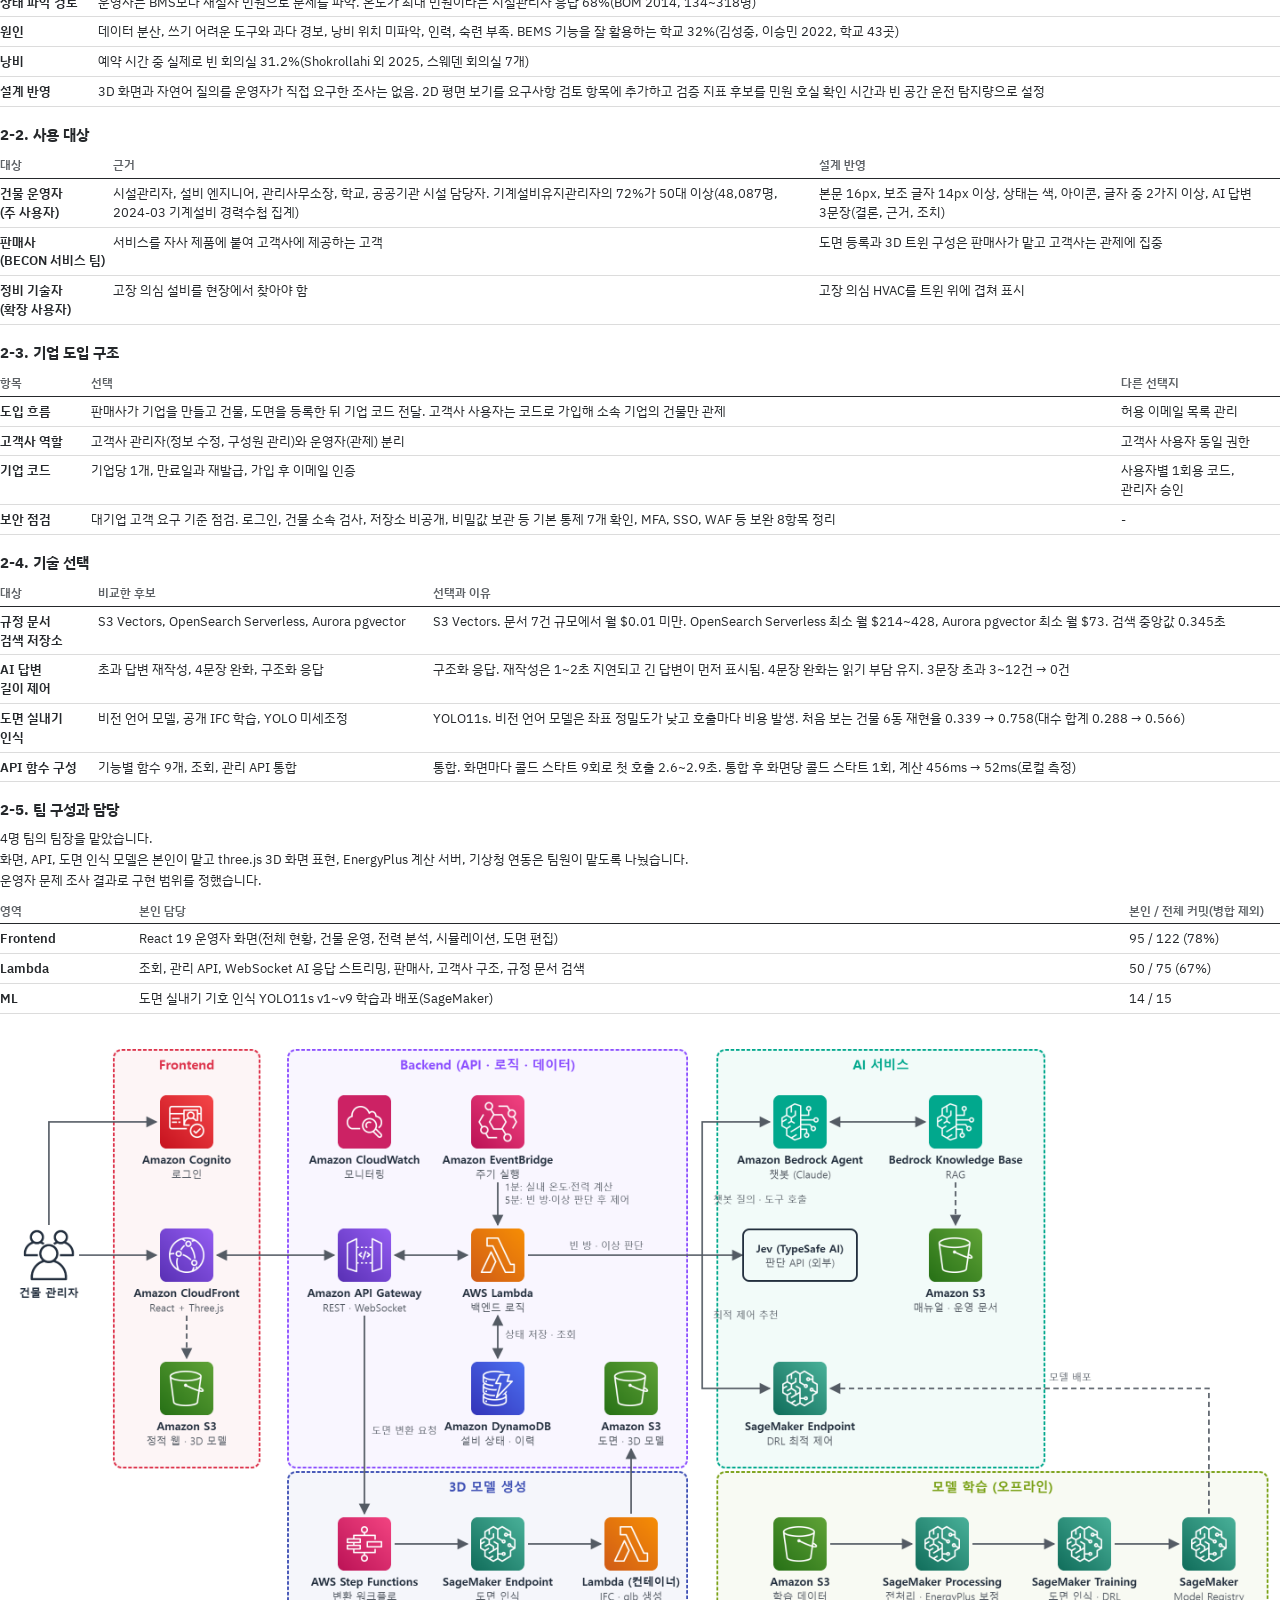
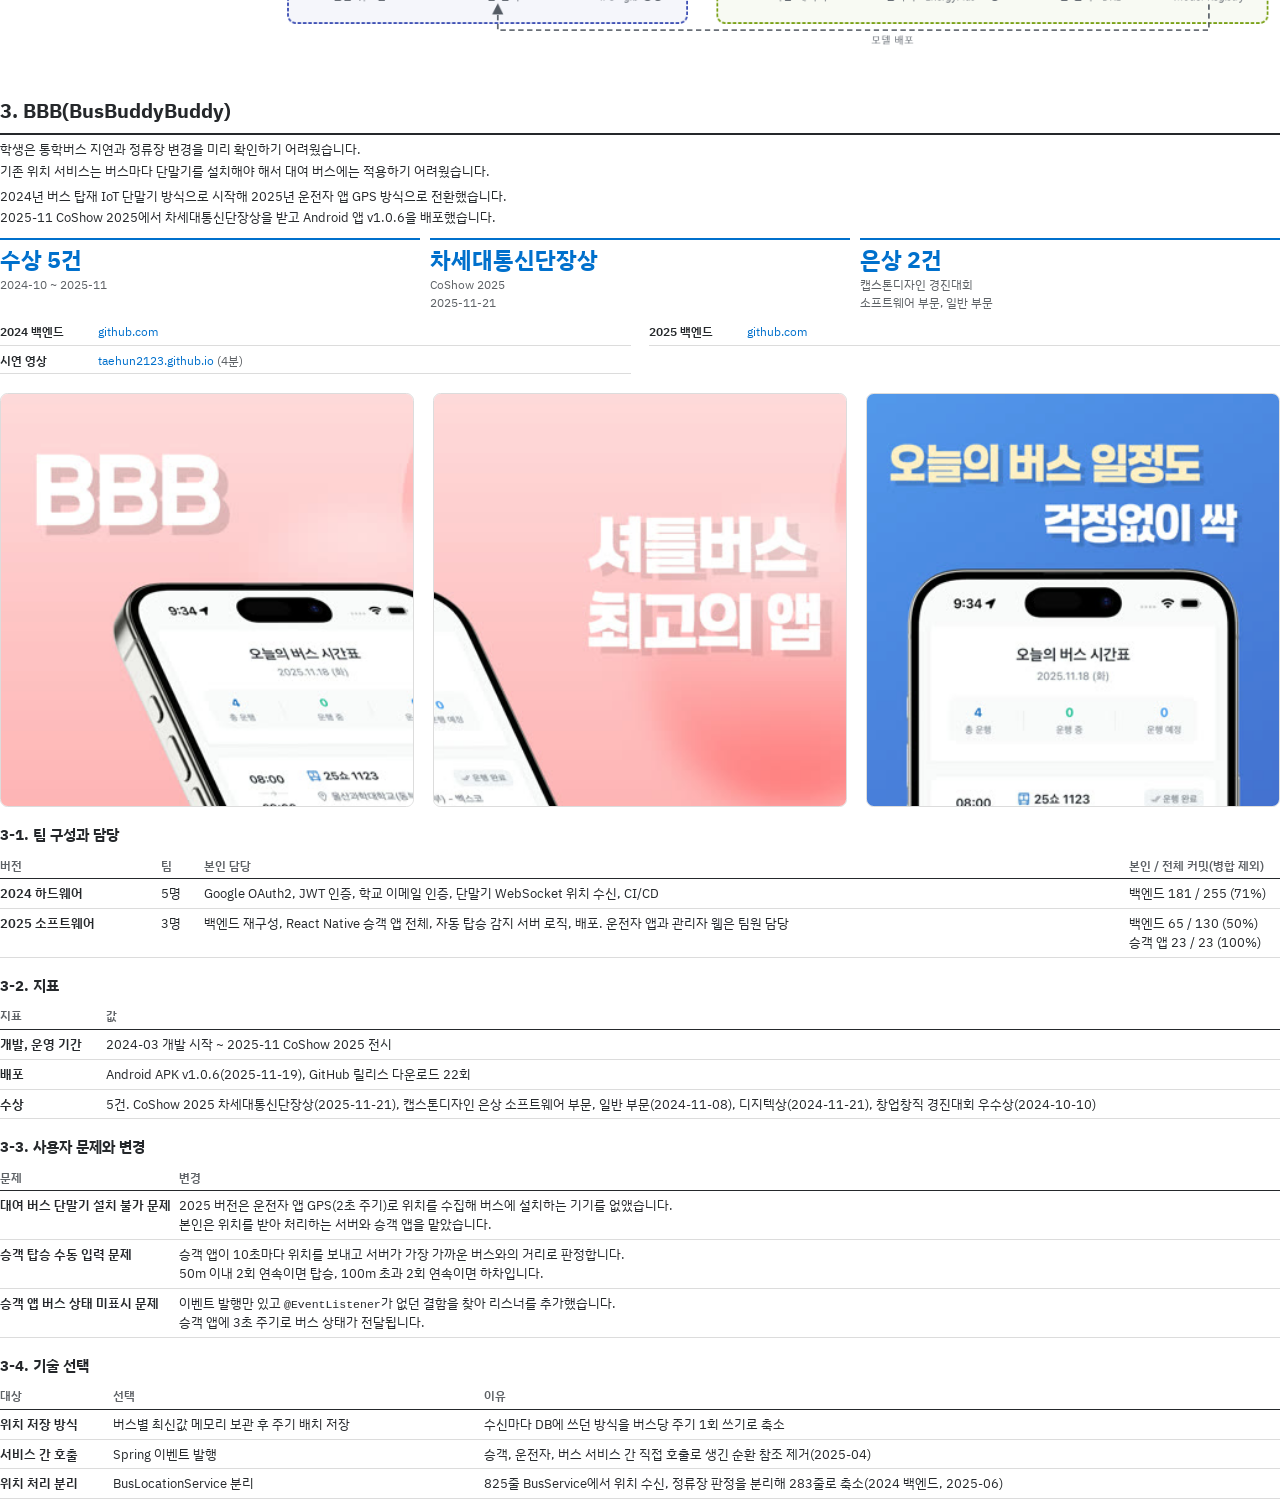
==== commit 5a7f7d08: "넉터 가입 회원 표기를 500+로 변경" ====
--- a/_resume/portfolio.html
+++ b/_resume/portfolio.html
@@ -123,7 +123,7 @@
   <h2 id="nuktu">1. 넉터</h2>
   <p>농구 동호회 운영진은 게스트 모집, 친선전 상대 섭외, 체육관 대관을 단톡방과 전화로 조율합니다.<br>창업팀 조사에서 운영진 1명이 경기 1회 일정을 확정하는 데 1시간 이상을 썼습니다.</p>
   <div class="kpis three sec-kpis">
-    <div class="kpi"><b>500명 이상</b><span>가입 회원<br>2026-11-22</span></div>
+    <div class="kpi"><b>500+</b><span>가입 회원<br>2026-11-22</span></div>
     <div class="kpi"><b>40명</b><span>주간 활동 회원<br>2026-11-16 ~ 11-22</span></div>
     <div class="kpi"><b>11건</b><span>출시 후 완료 경기<br>수락된 참가 신청 22건</span></div>
   </div>
@@ -168,7 +168,7 @@
   <table>
     <thead><tr><th>지표</th><th>값</th><th>기준</th></tr></thead>
     <tbody>
-      <tr><td class="k">가입 회원</td><td class="n">500명 이상</td><td>2026-11-22</td></tr>
+      <tr><td class="k">가입 회원</td><td class="n">500+</td><td>2026-11-22</td></tr>
       <tr><td class="k">출시</td><td class="n">2026-08-19</td><td>App Store, Google Play, 웹</td></tr>
       <tr><td class="k">주간 활동 회원</td><td class="n">40명</td><td>2026-11-16 ~ 11-22 조회, 채팅, 작성, 신청 회원(관리자 제외), 주별 18명 → 23명 → 38명, 최근 30일 62명</td></tr>
       <tr><td class="k">완료 경기</td><td class="n">11건</td><td>2026-08-19 ~ 11-21 운영 DB, 11월 5건, 수락된 참가 신청 22건(17명)</td></tr>
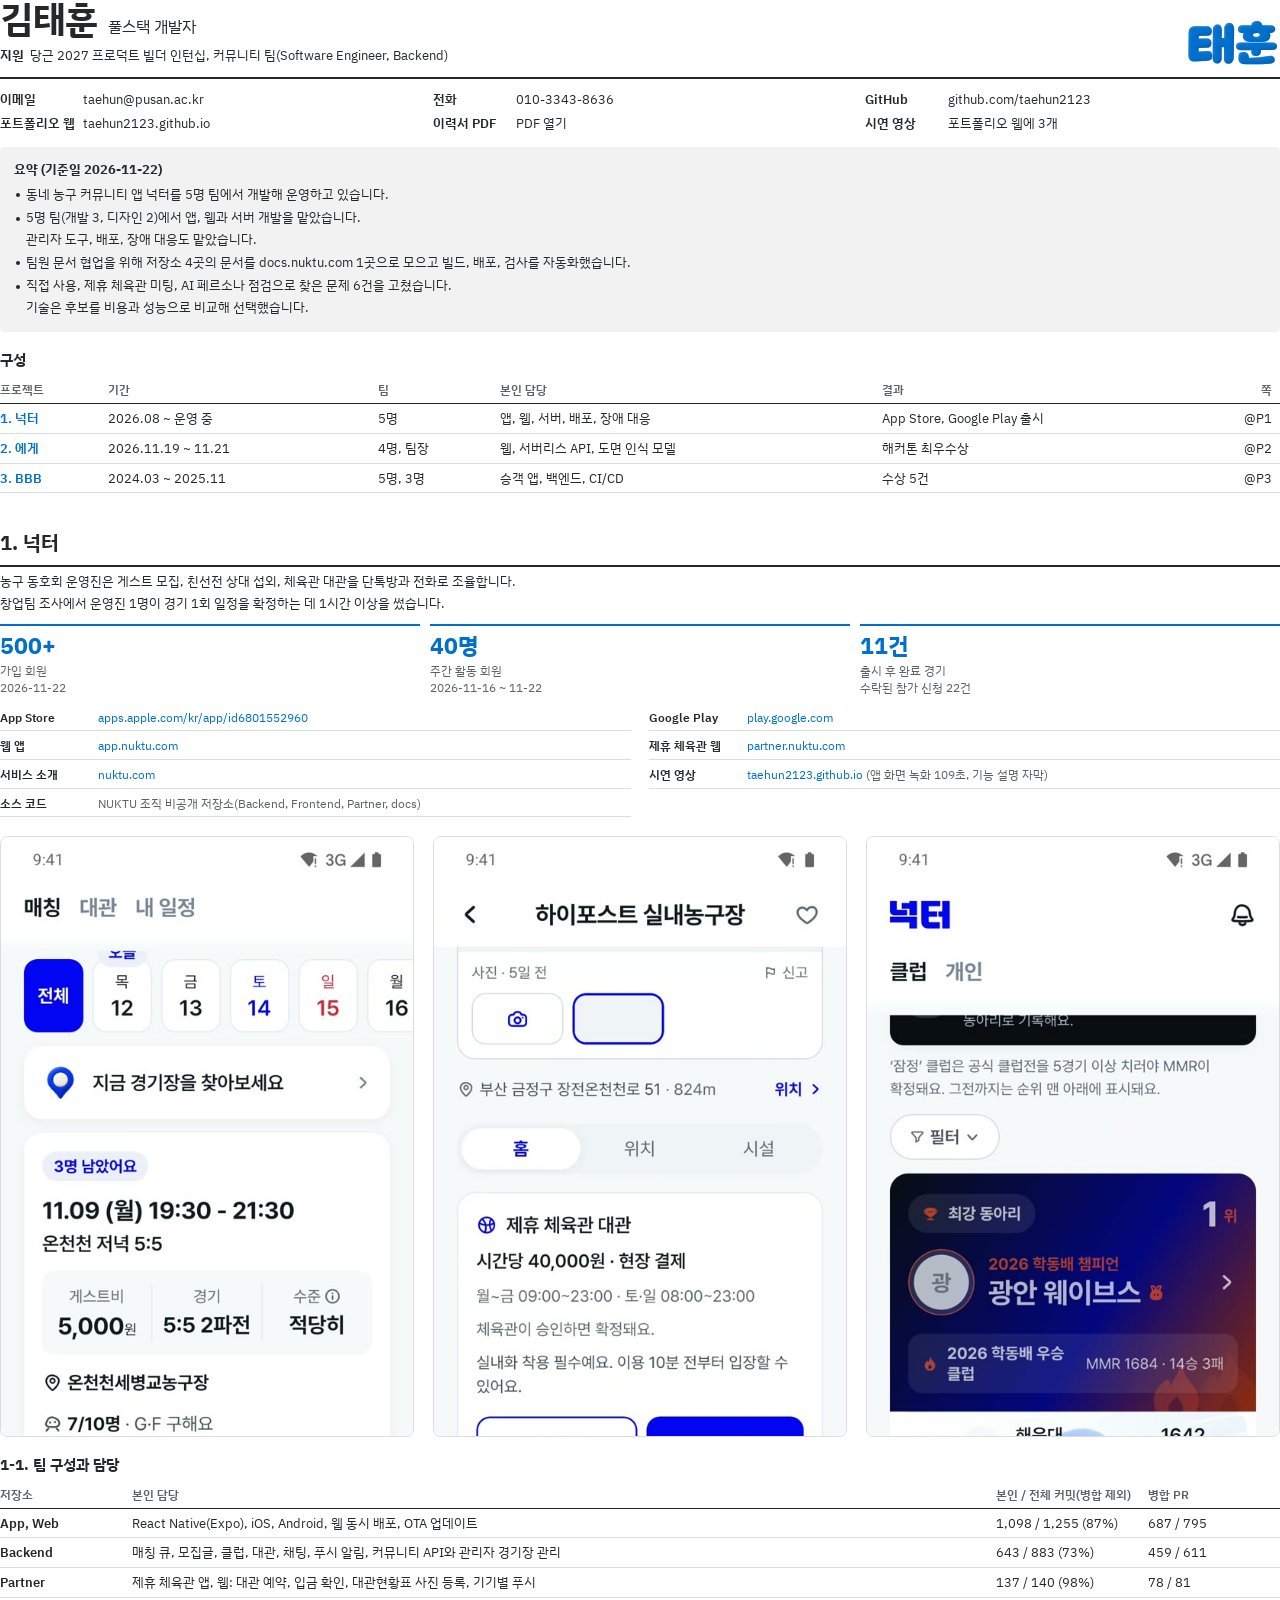
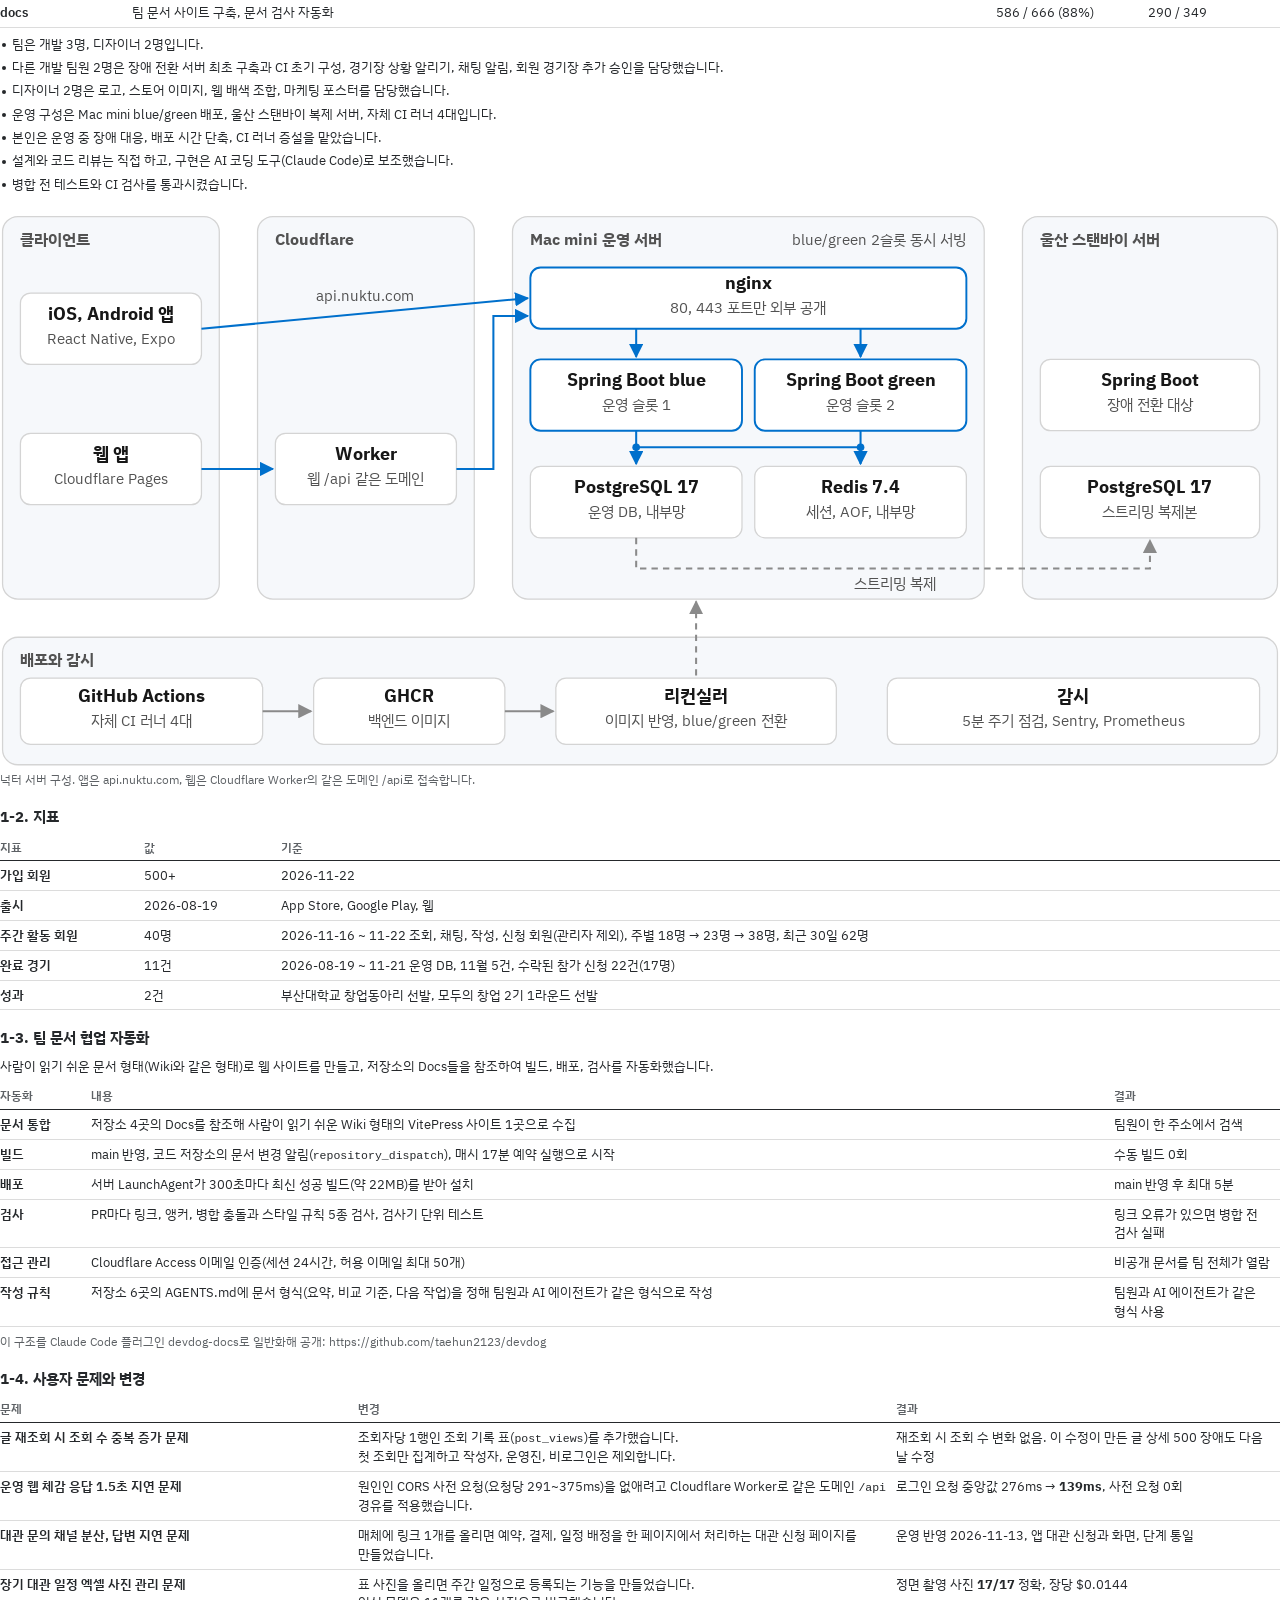
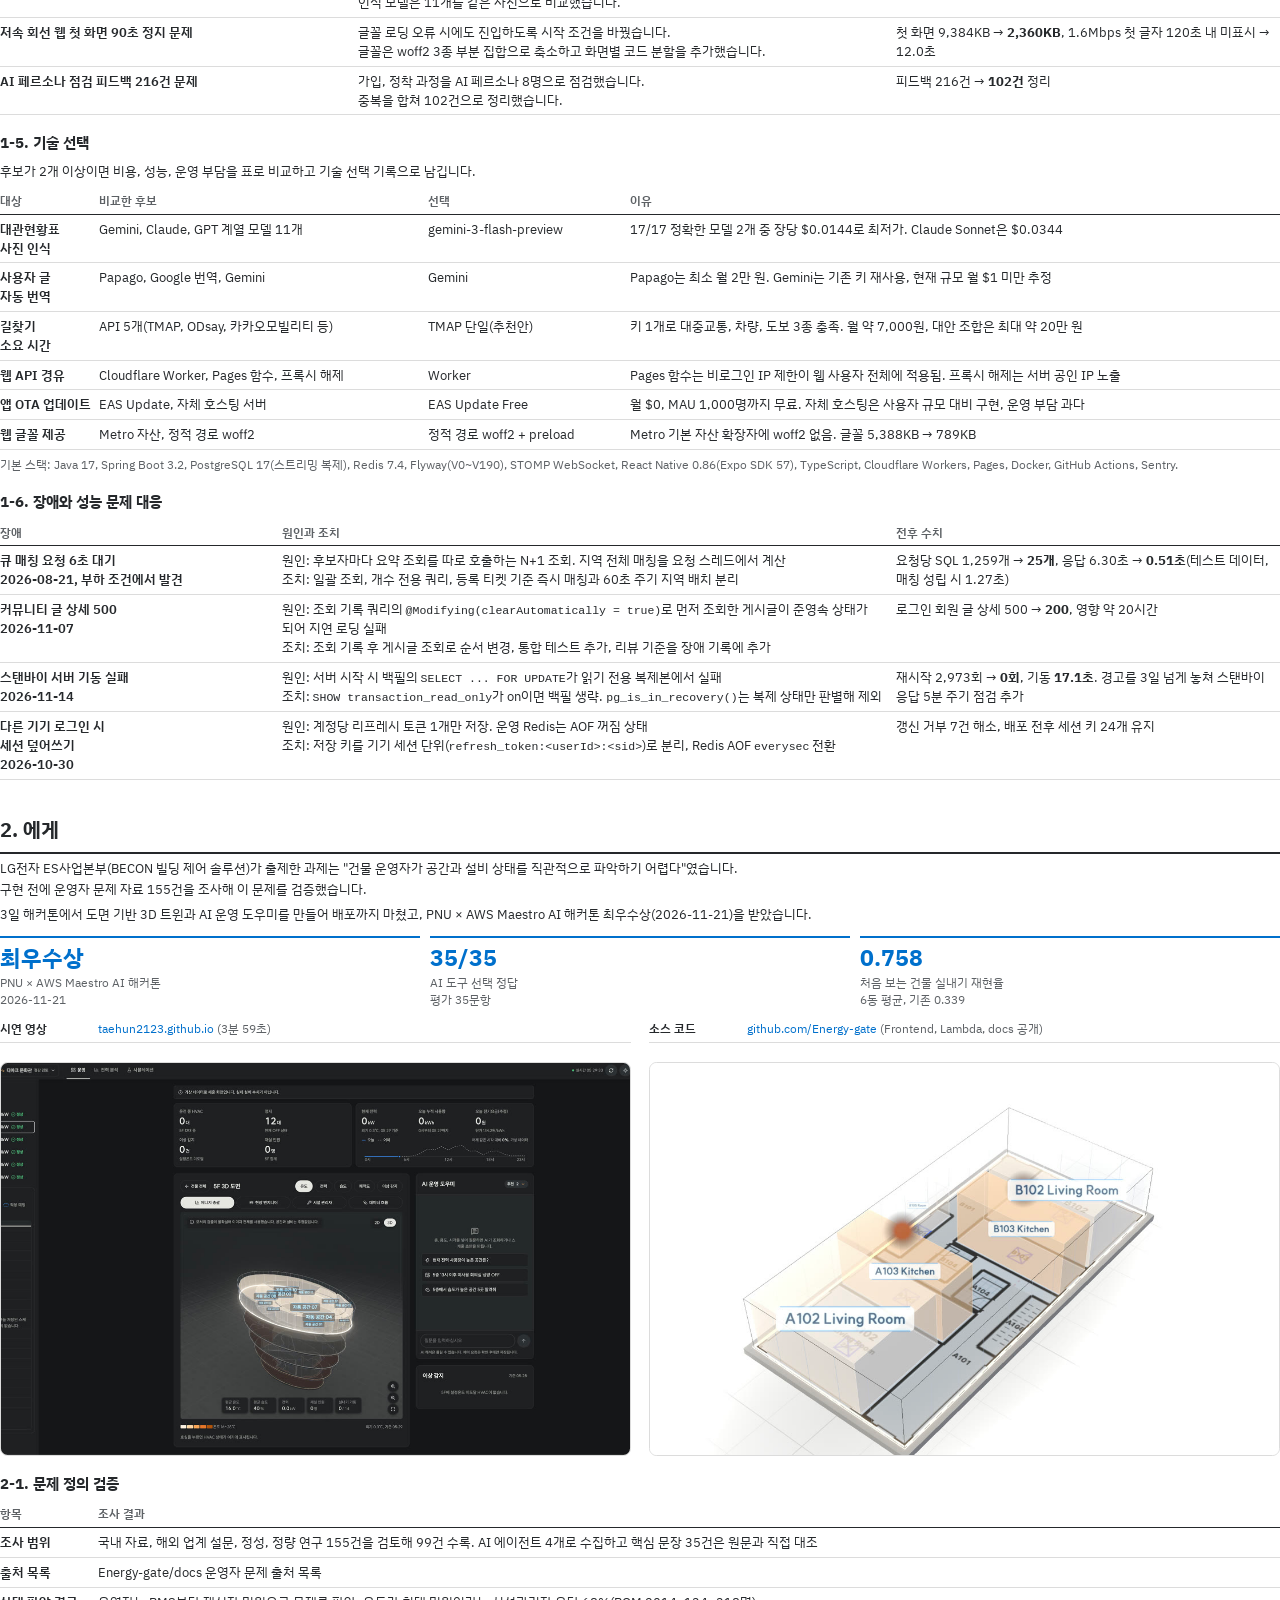
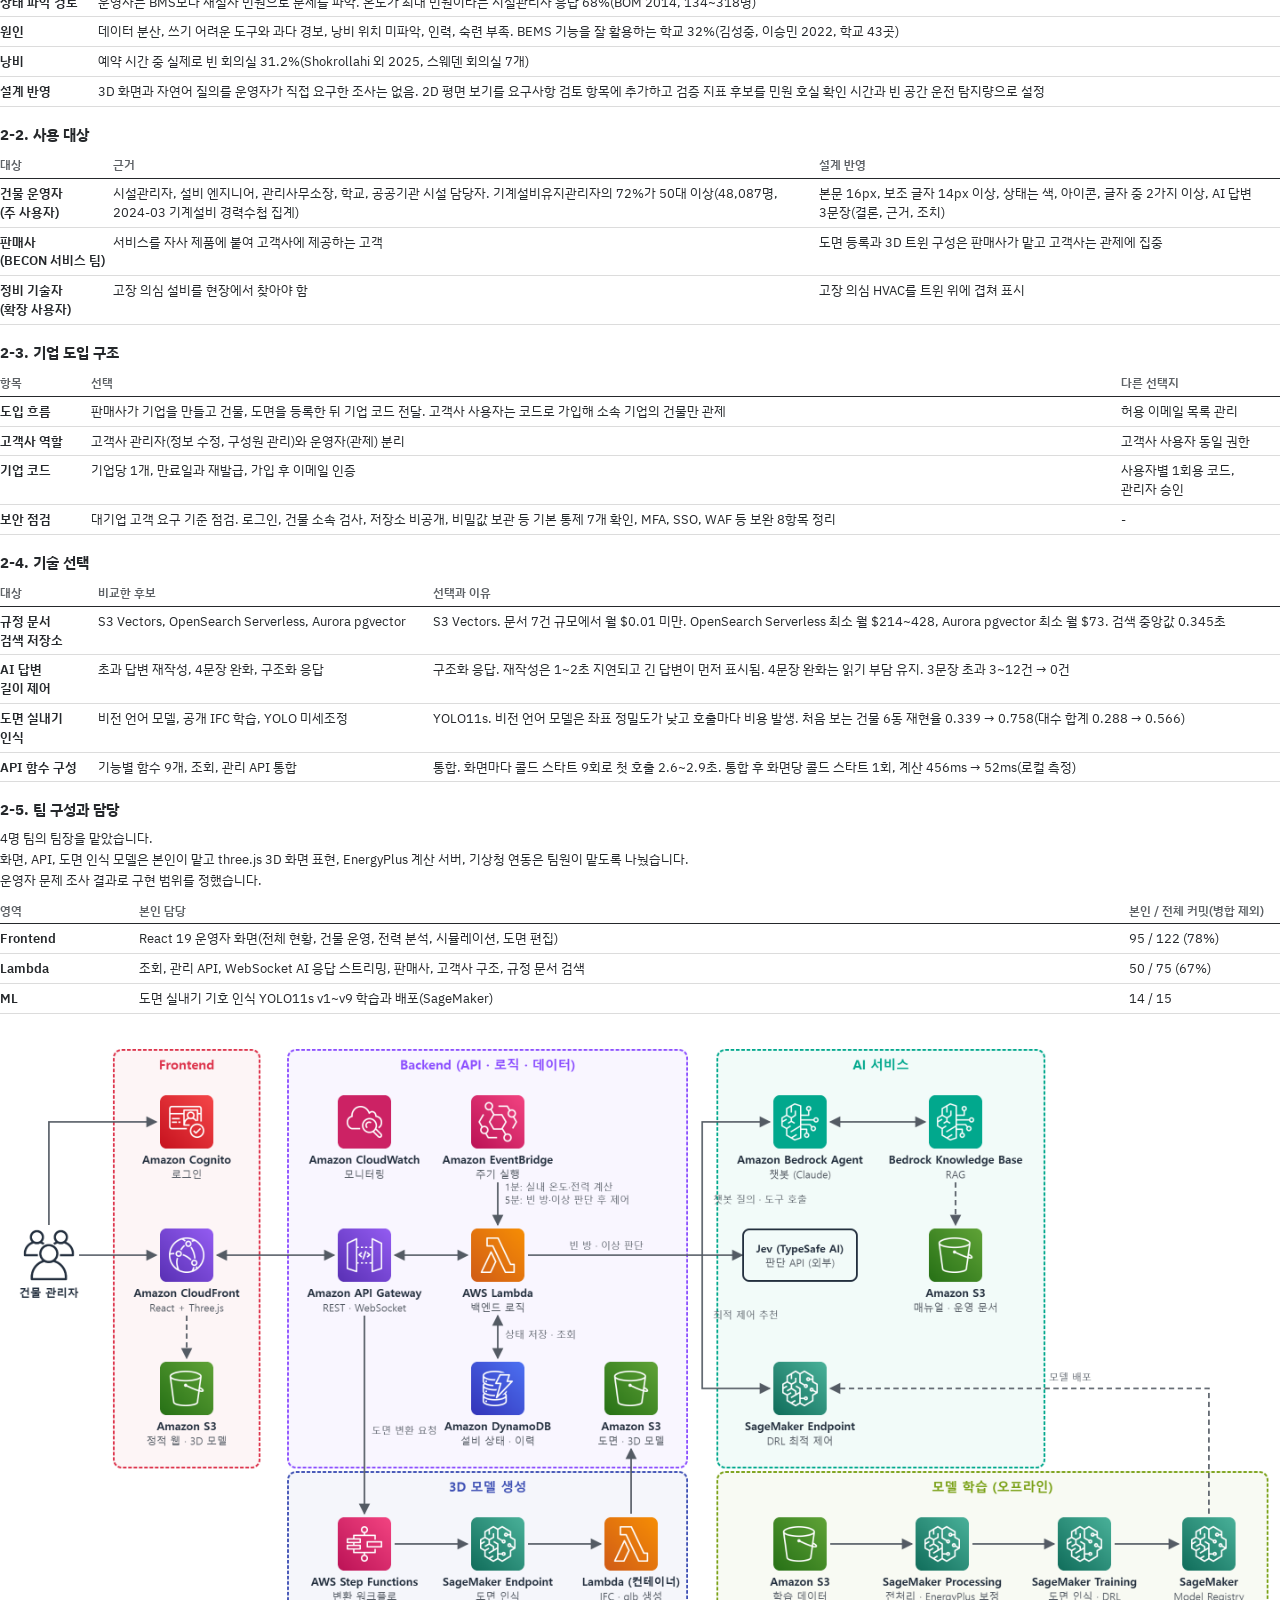
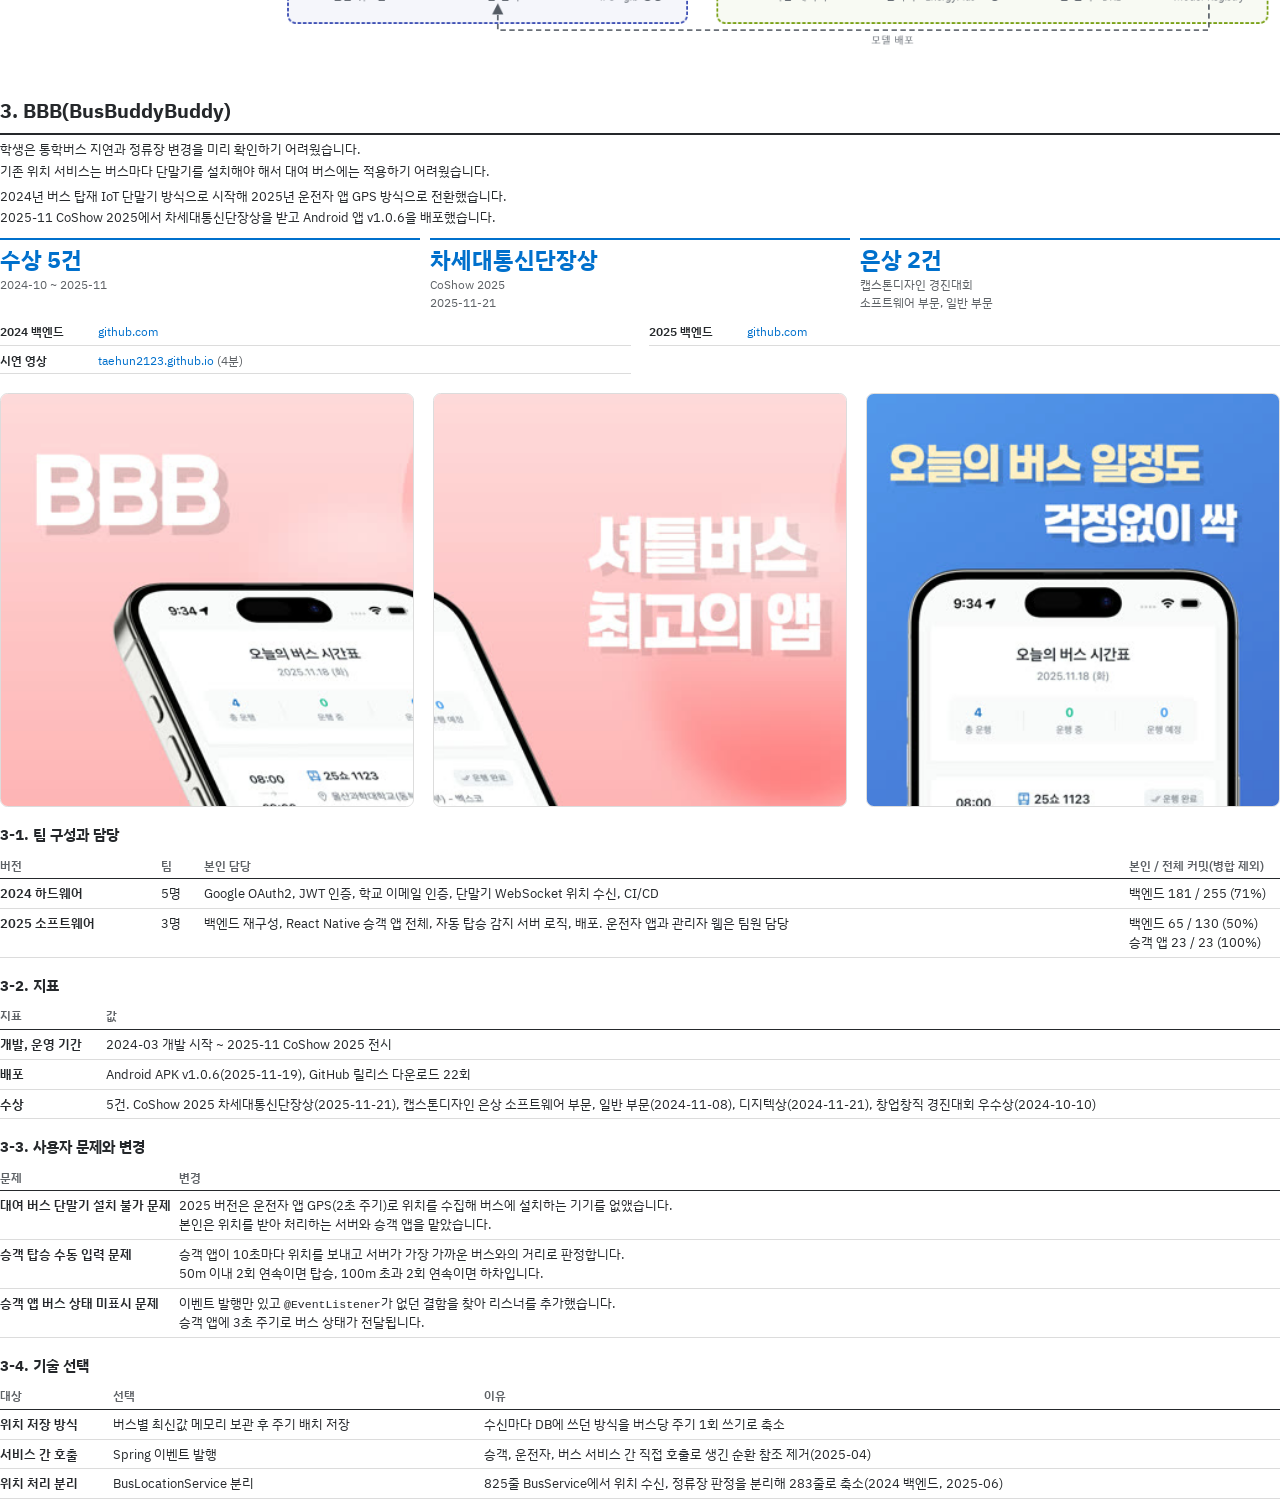
==== commit bb98c920: "불편 발견 표현을 피드백으로 통일 - 웹 업무 방식 카드 제목, 설명, AI 페르소나 점검 항목 - 포트폴리오 PDF 1-4 표 AI 페르소나 점검 행" ====
--- a/_resume/portfolio.html
+++ b/_resume/portfolio.html
@@ -200,7 +200,7 @@
       <tr><td class="k">대관 문의 채널 분산, 답변 지연 문제</td><td>매체에 링크 1개를 올리면 예약, 결제, 일정 배정을 한 페이지에서 처리하는 대관 신청 페이지를 만들었습니다.</td><td>운영 반영 2026-11-13, 앱 대관 신청과 화면, 단계 통일</td></tr>
       <tr><td class="k">장기 대관 일정 엑셀 사진 관리 문제</td><td>표 사진을 올리면 주간 일정으로 등록되는 기능을 만들었습니다.<br>인식 모델은 11개를 같은 사진으로 비교했습니다.</td><td>정면 촬영 사진 <b>17/17</b> 정확, 장당 $0.0144</td></tr>
       <tr><td class="k">저속 회선 웹 첫 화면 90초 정지 문제</td><td>글꼴 로딩 오류 시에도 진입하도록 시작 조건을 바꿨습니다.<br>글꼴은 woff2 3종 부분 집합으로 축소하고 화면별 코드 분할을 추가했습니다.</td><td>첫 화면 9,384KB → <b>2,360KB</b>, 1.6Mbps 첫 글자 120초 내 미표시 → 12.0초</td></tr>
-      <tr><td class="k">AI 페르소나 점검 불편 216건 문제</td><td>가입, 정착 과정을 AI 페르소나 8명으로 점검했습니다.<br>중복을 합쳐 102건으로 정리했습니다.</td><td>불편 216건 → <b>102건</b> 정리</td></tr>
+      <tr><td class="k">AI 페르소나 점검 피드백 216건 문제</td><td>가입, 정착 과정을 AI 페르소나 8명으로 점검했습니다.<br>중복을 합쳐 102건으로 정리했습니다.</td><td>피드백 216건 → <b>102건</b> 정리</td></tr>
     </tbody>
   </table>
 
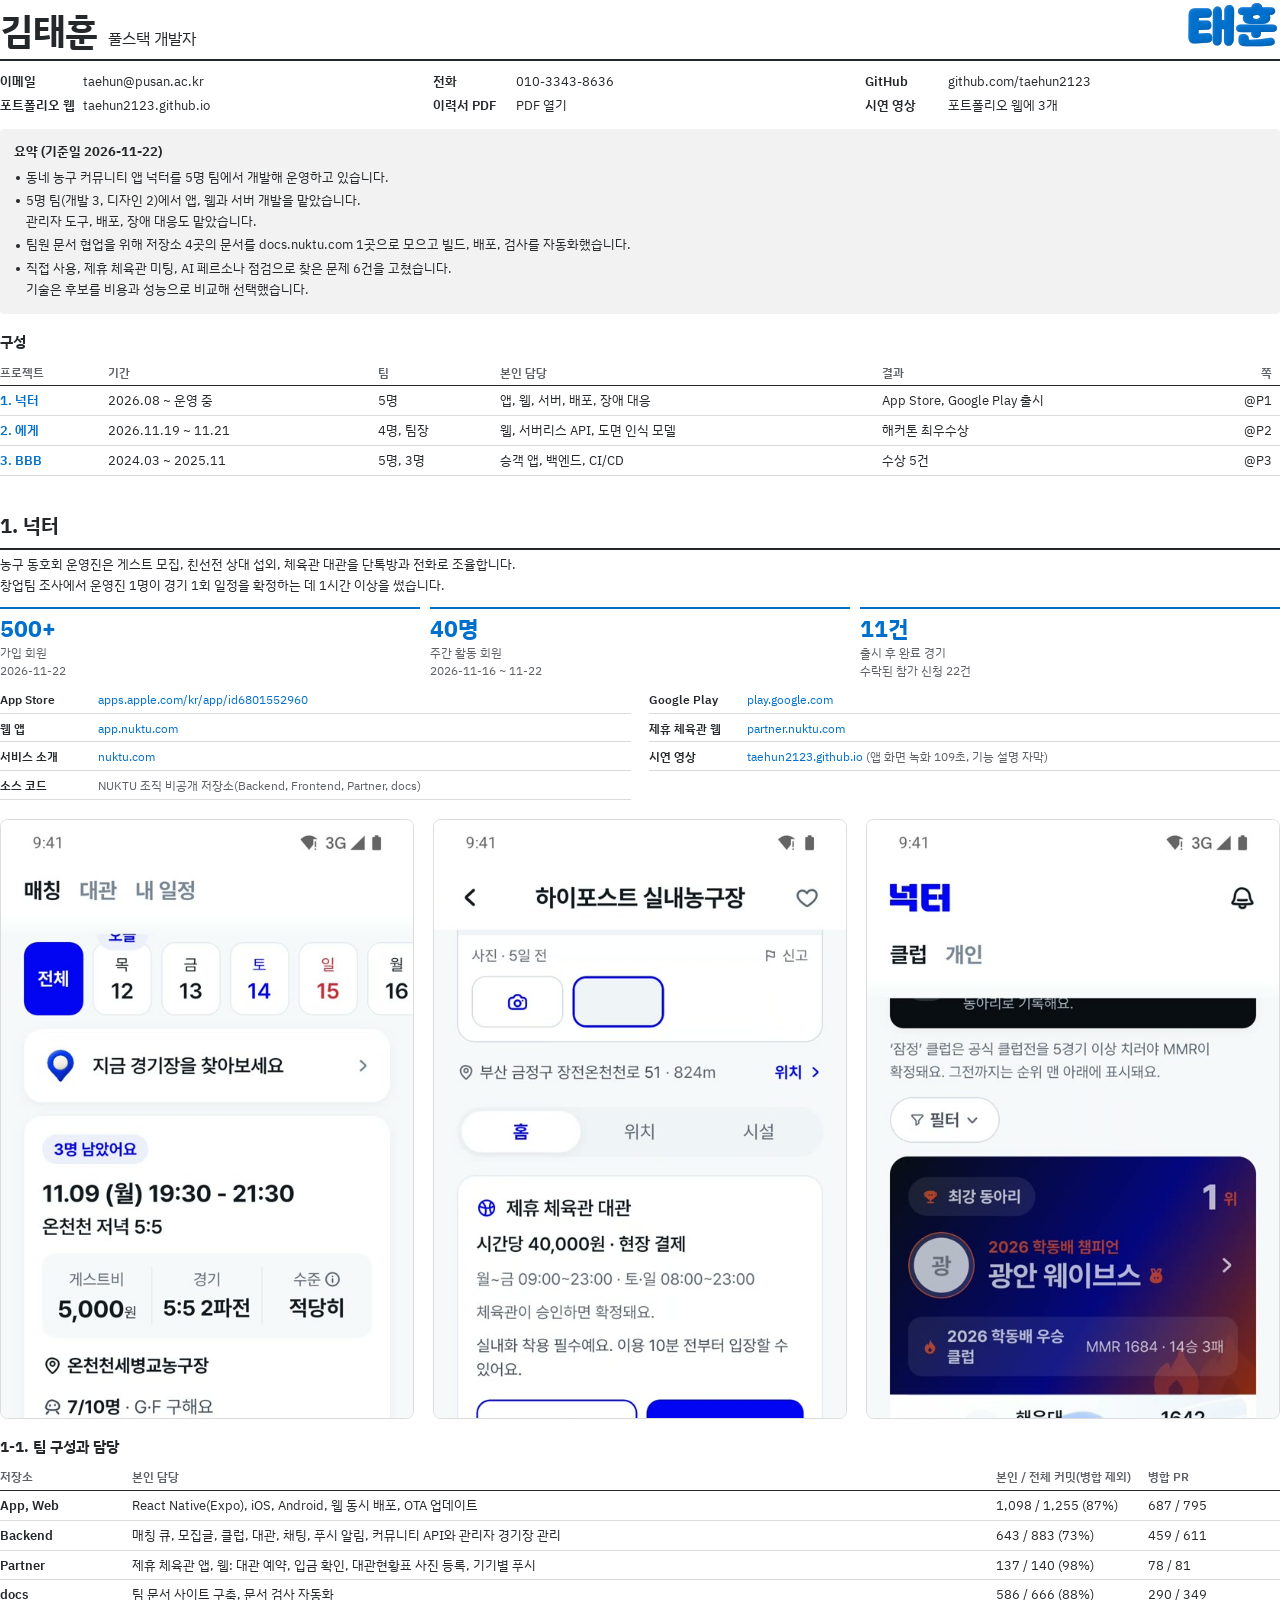
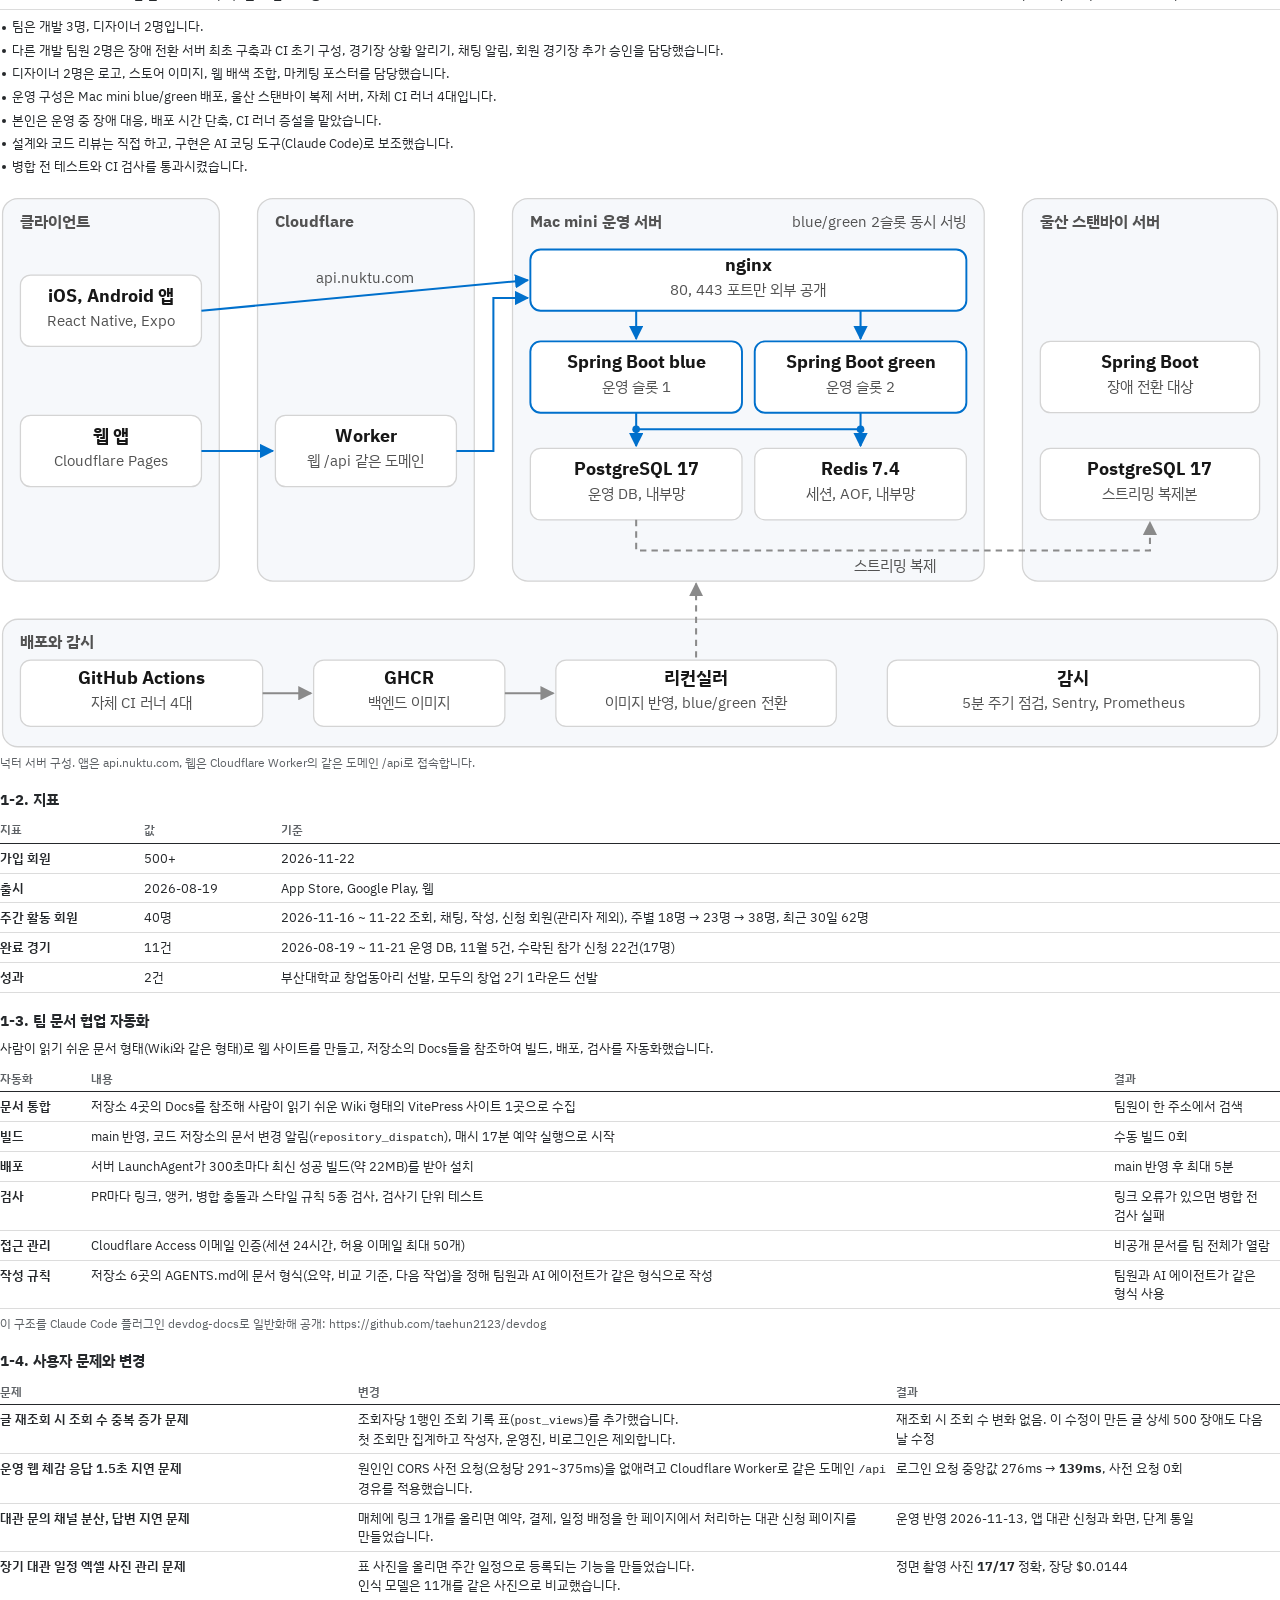
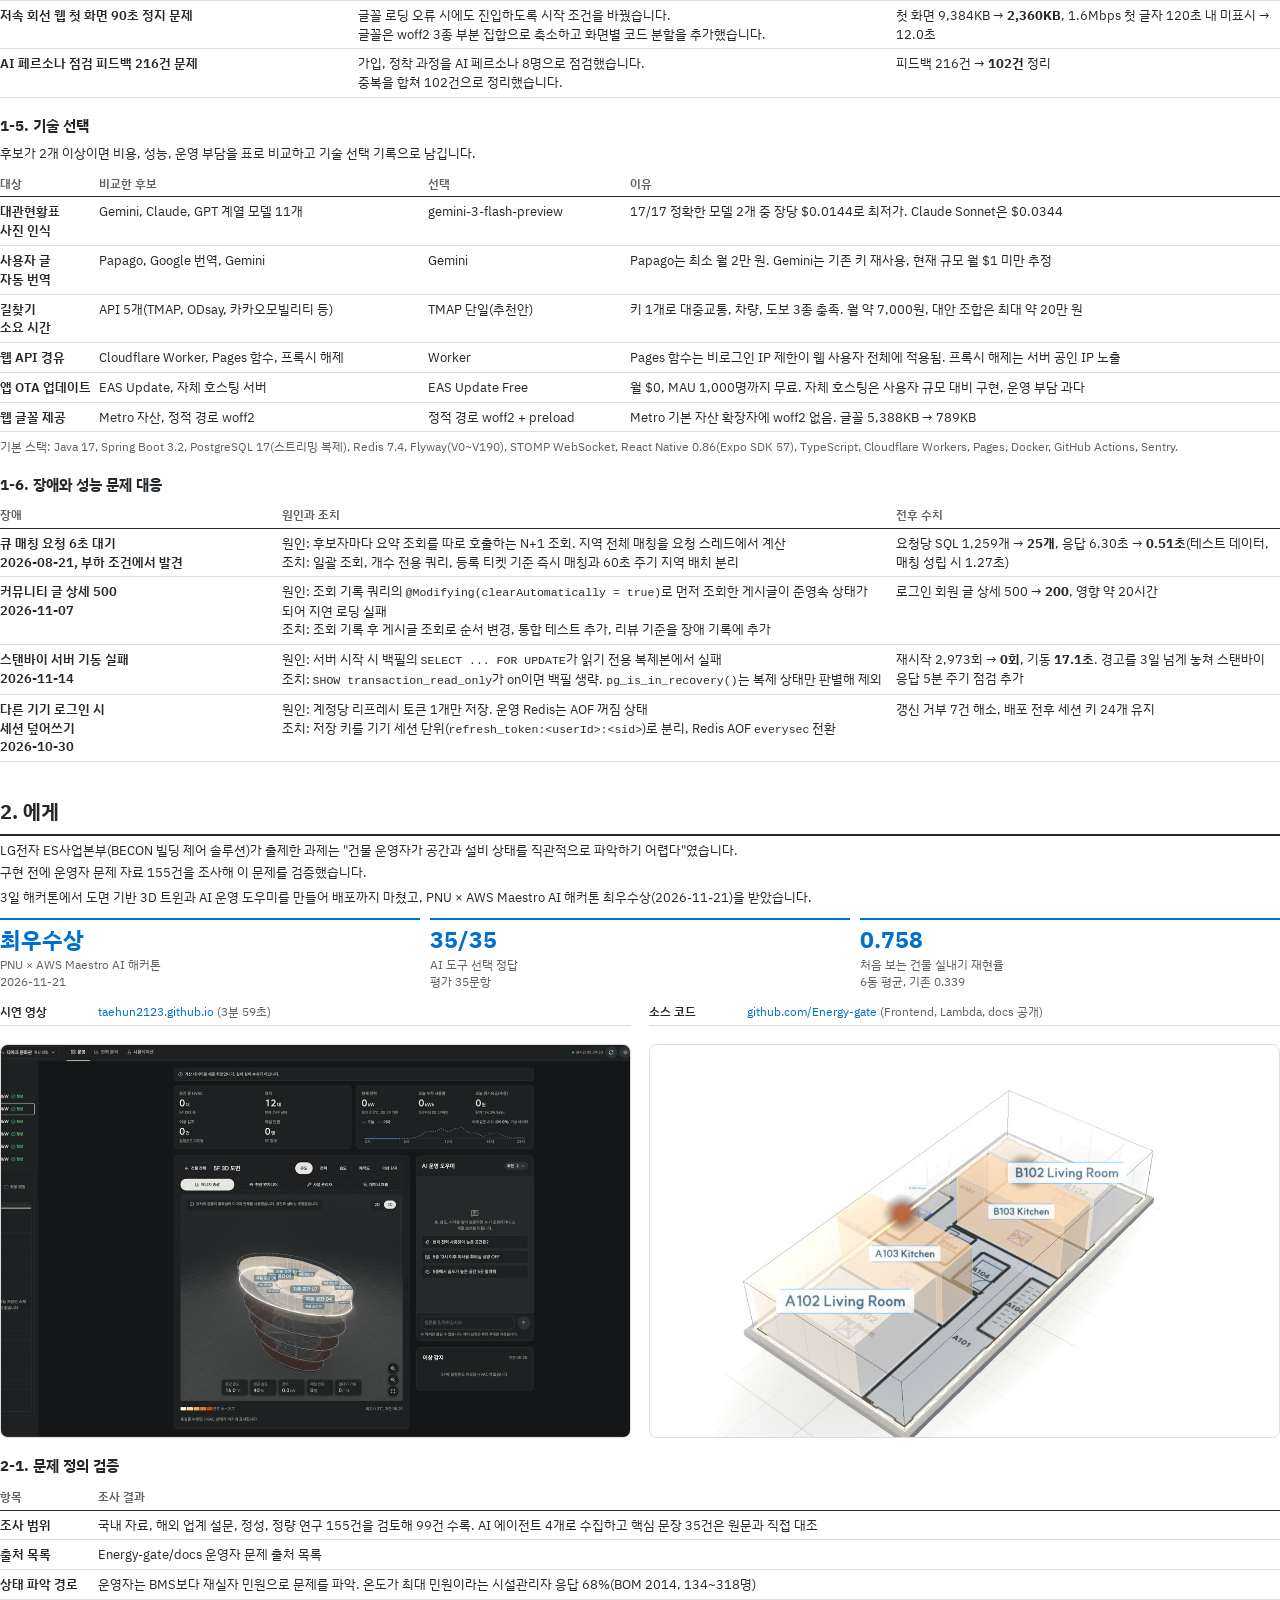
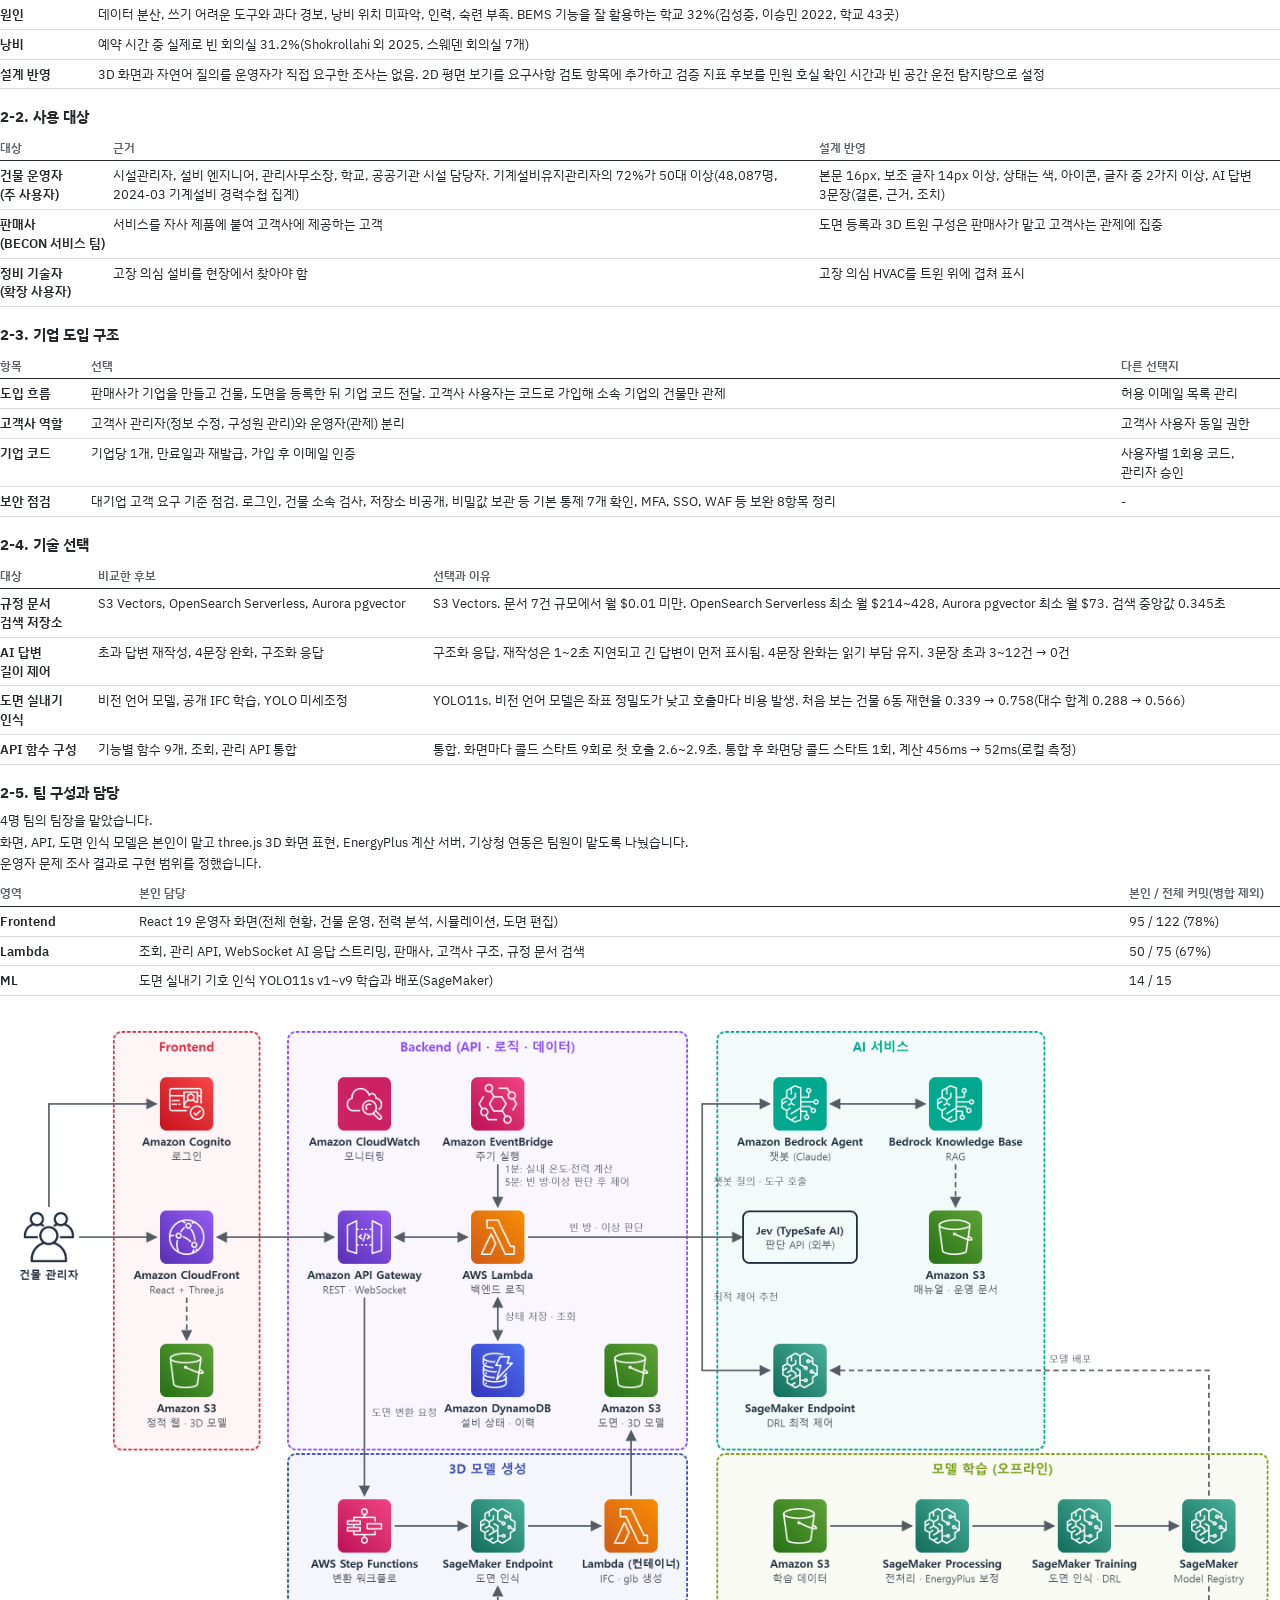
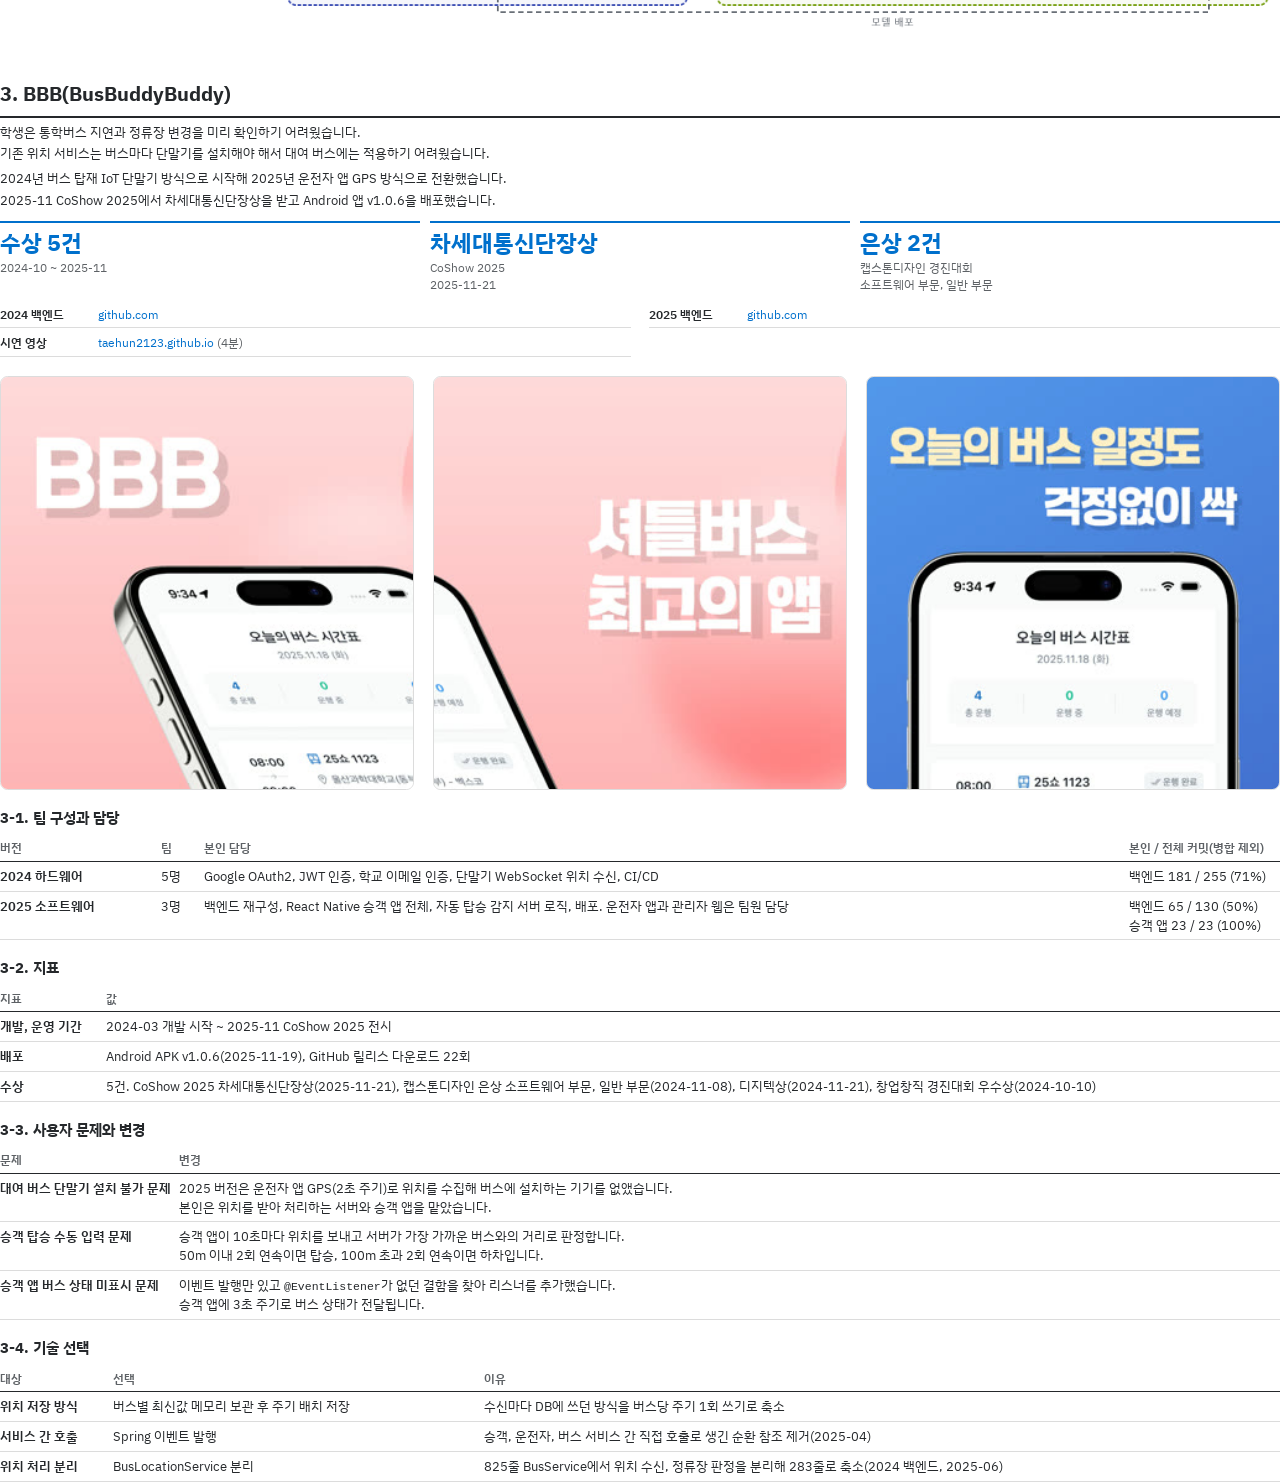
==== commit 99b7ecf3: "공개 포트폴리오 PDF에서 지원 기업 줄 삭제, 제출본은 커밋 제외 폴더로 분리 - 생성 스크립트가 공개본(assets)과 제출본(_resume/out, .gitignore)을 함" ====
--- a/_resume/portfolio.html
+++ b/_resume/portfolio.html
@@ -84,7 +84,7 @@
 <div class="top">
   <div>
     <h1 class="name">김태훈<span>풀스택 개발자</span></h1>
-    <div class="apply"><b>지원</b>당근 2027 프로덕트 빌더 인턴십, 커뮤니티 팀(Software Engineer, Backend)</div>
+    <!-- @SUBMIT -->
   </div>
   <img class="logo" src="../assets/taehun-blue-clay.svg" alt="태훈">
 </div>
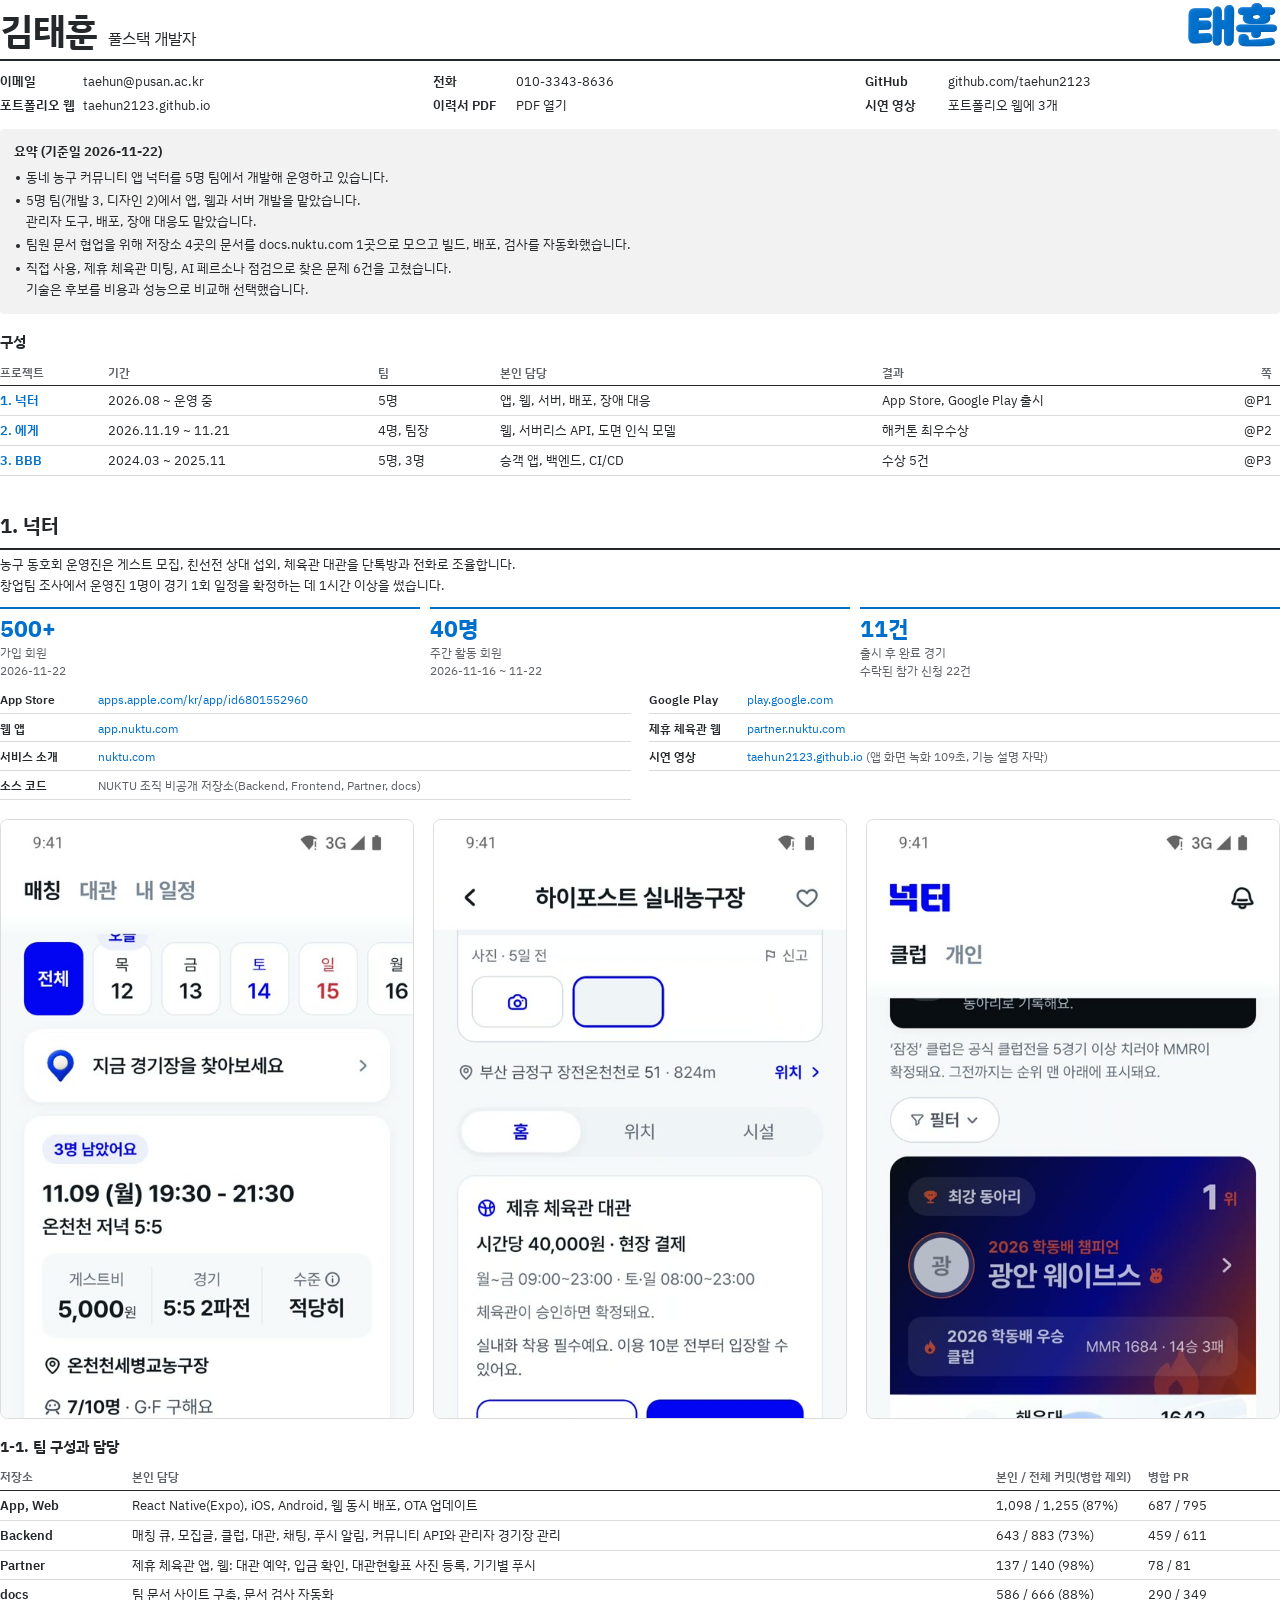
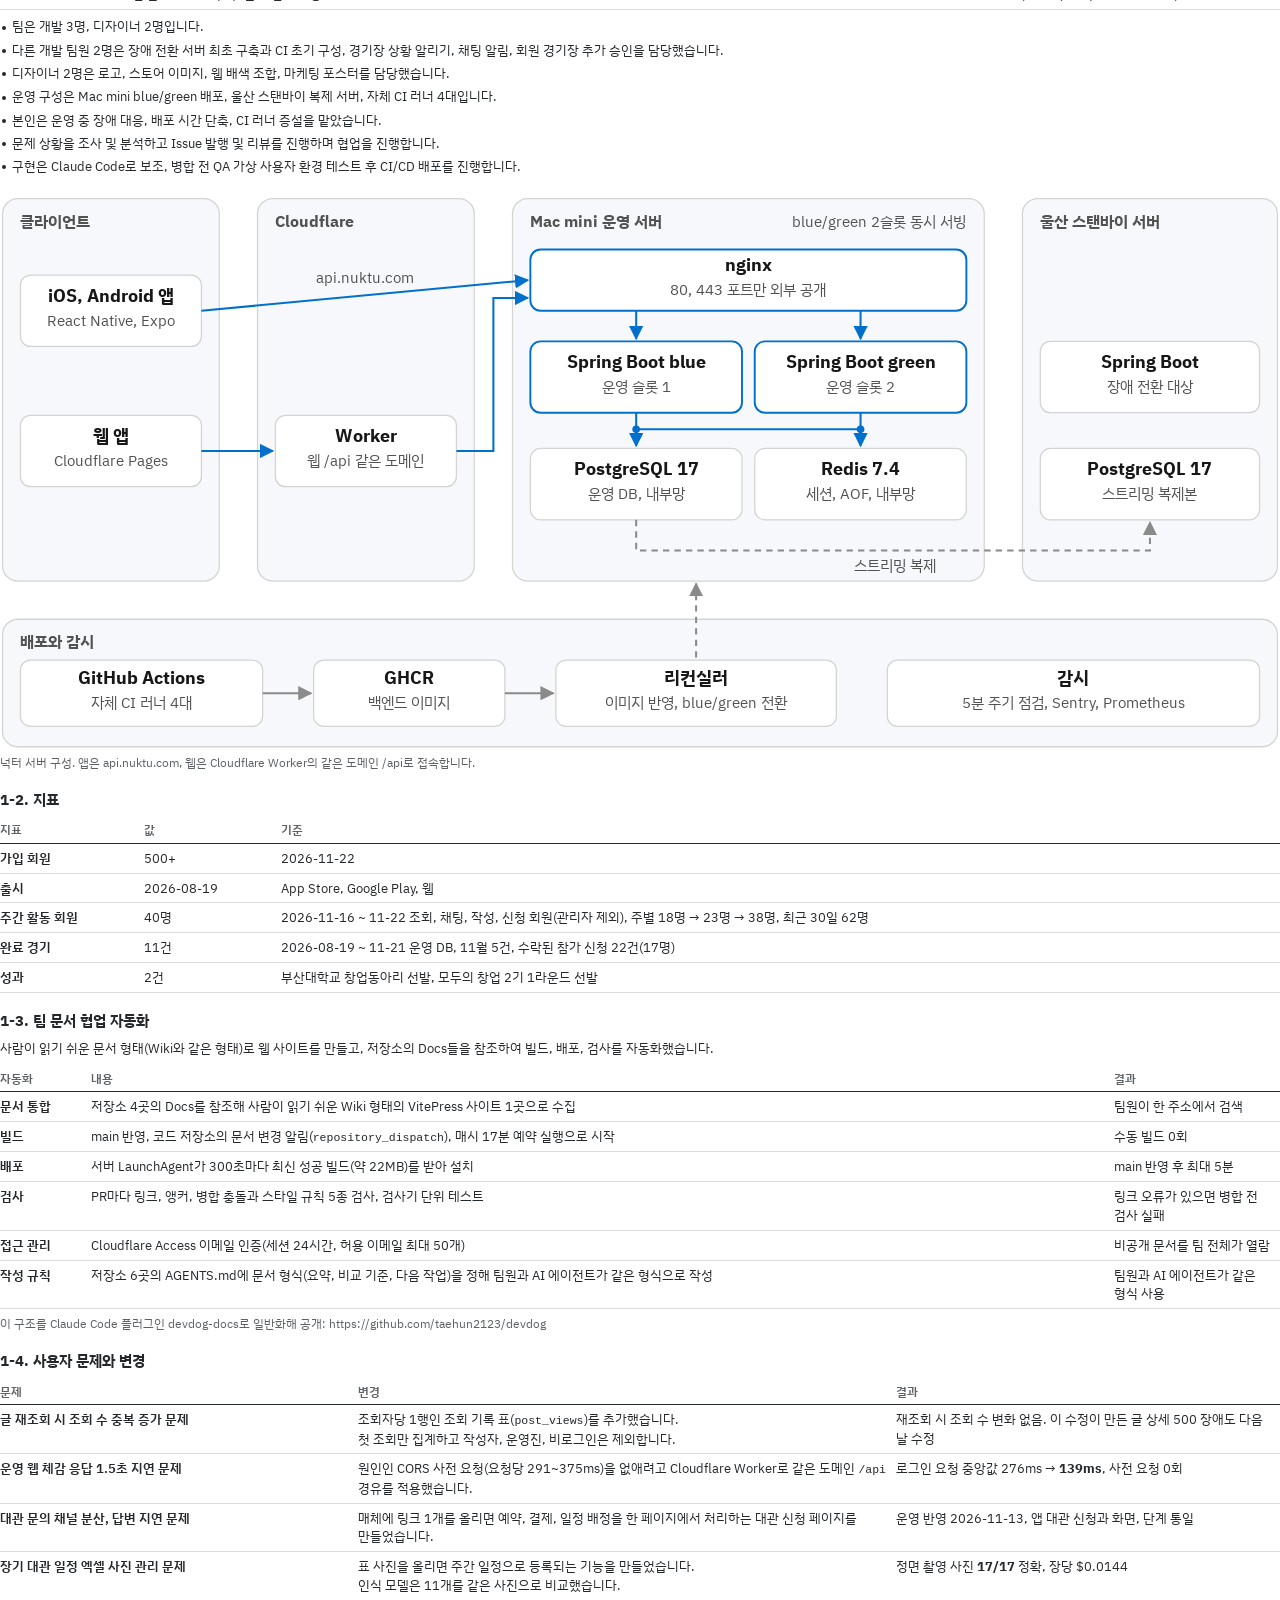
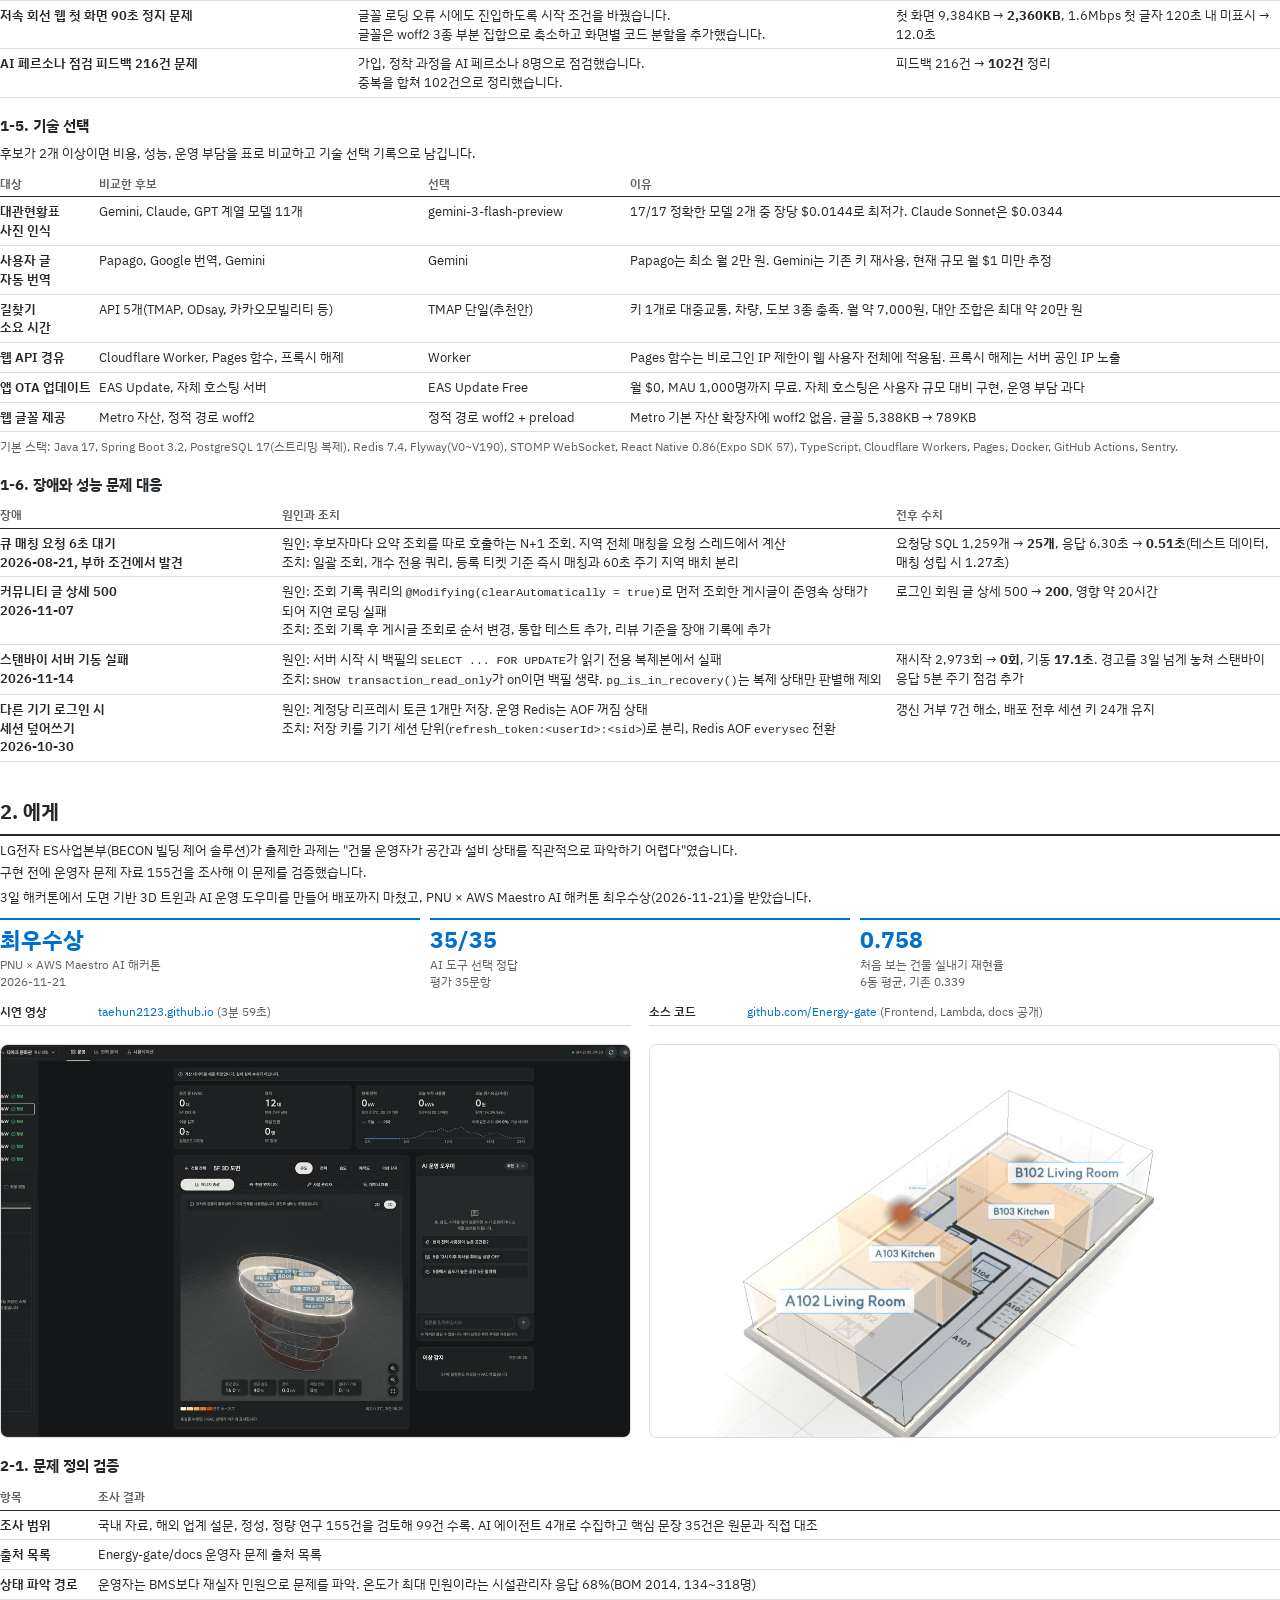
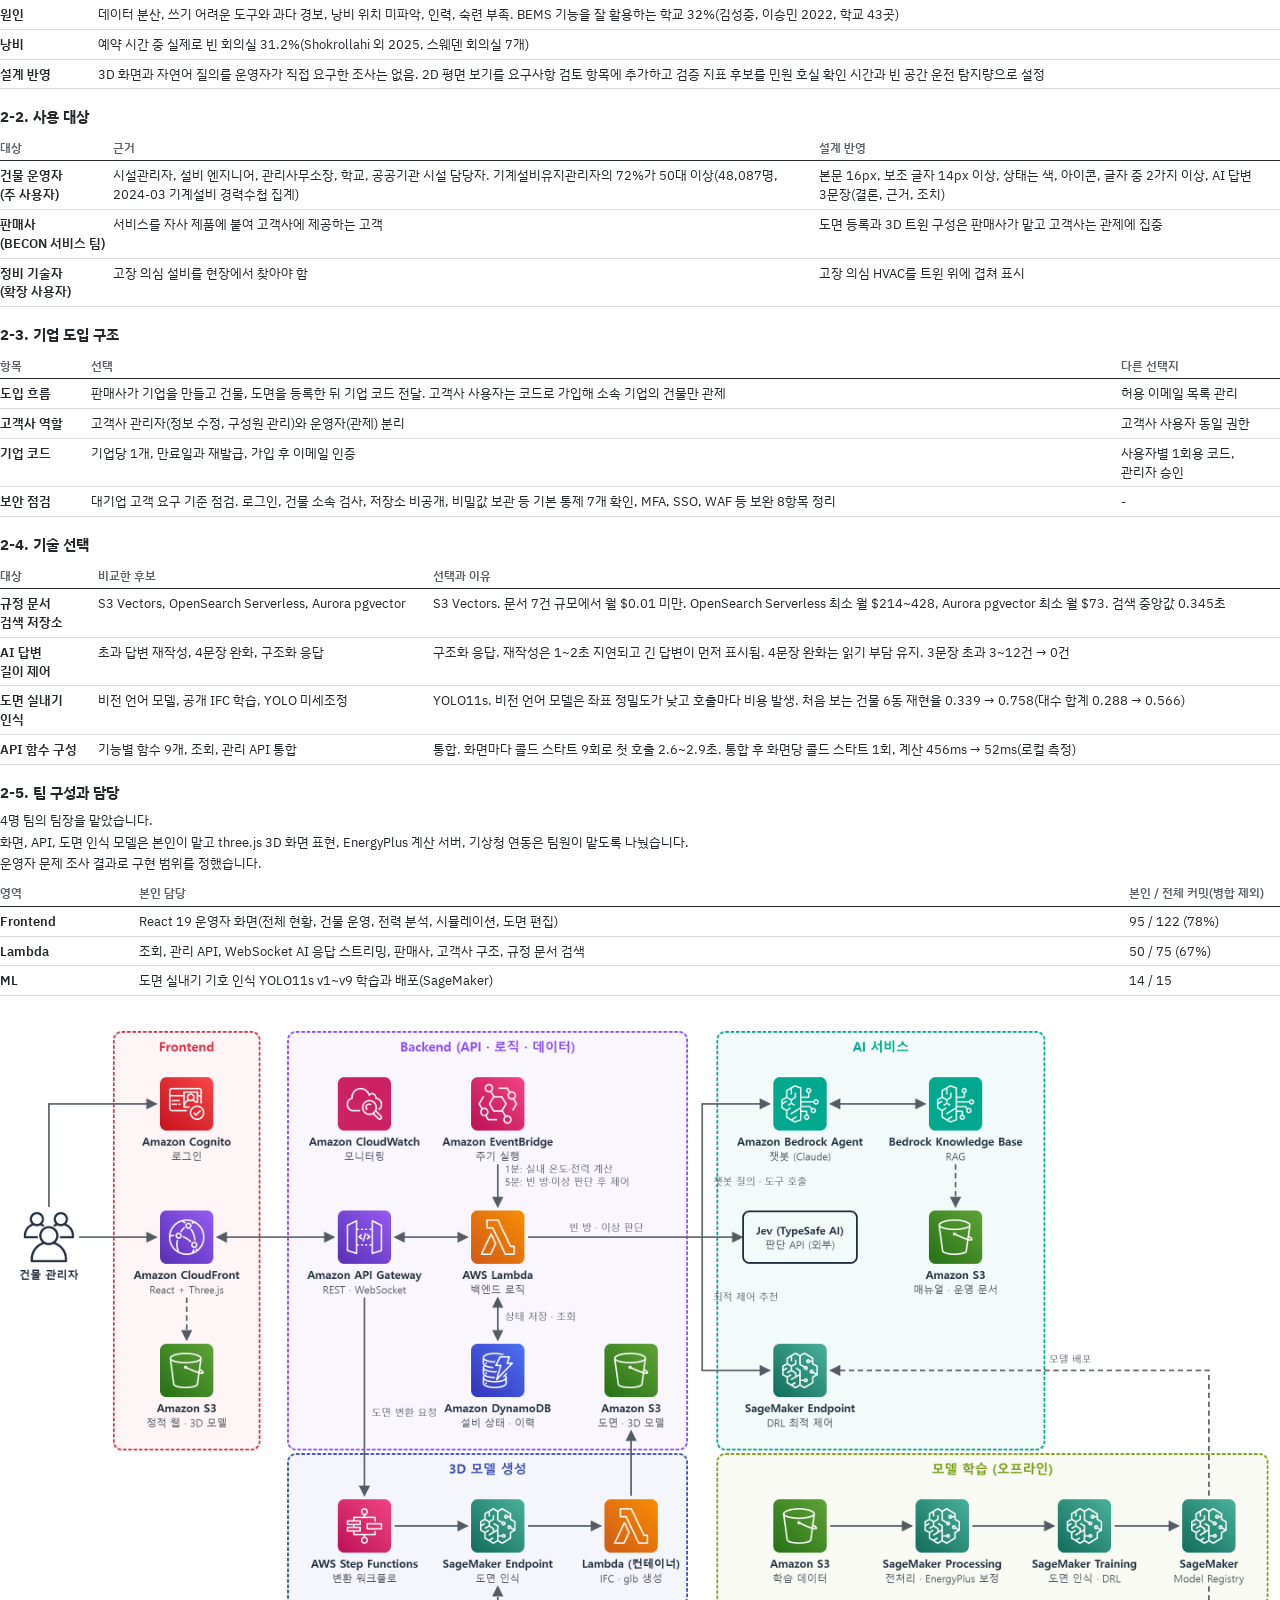
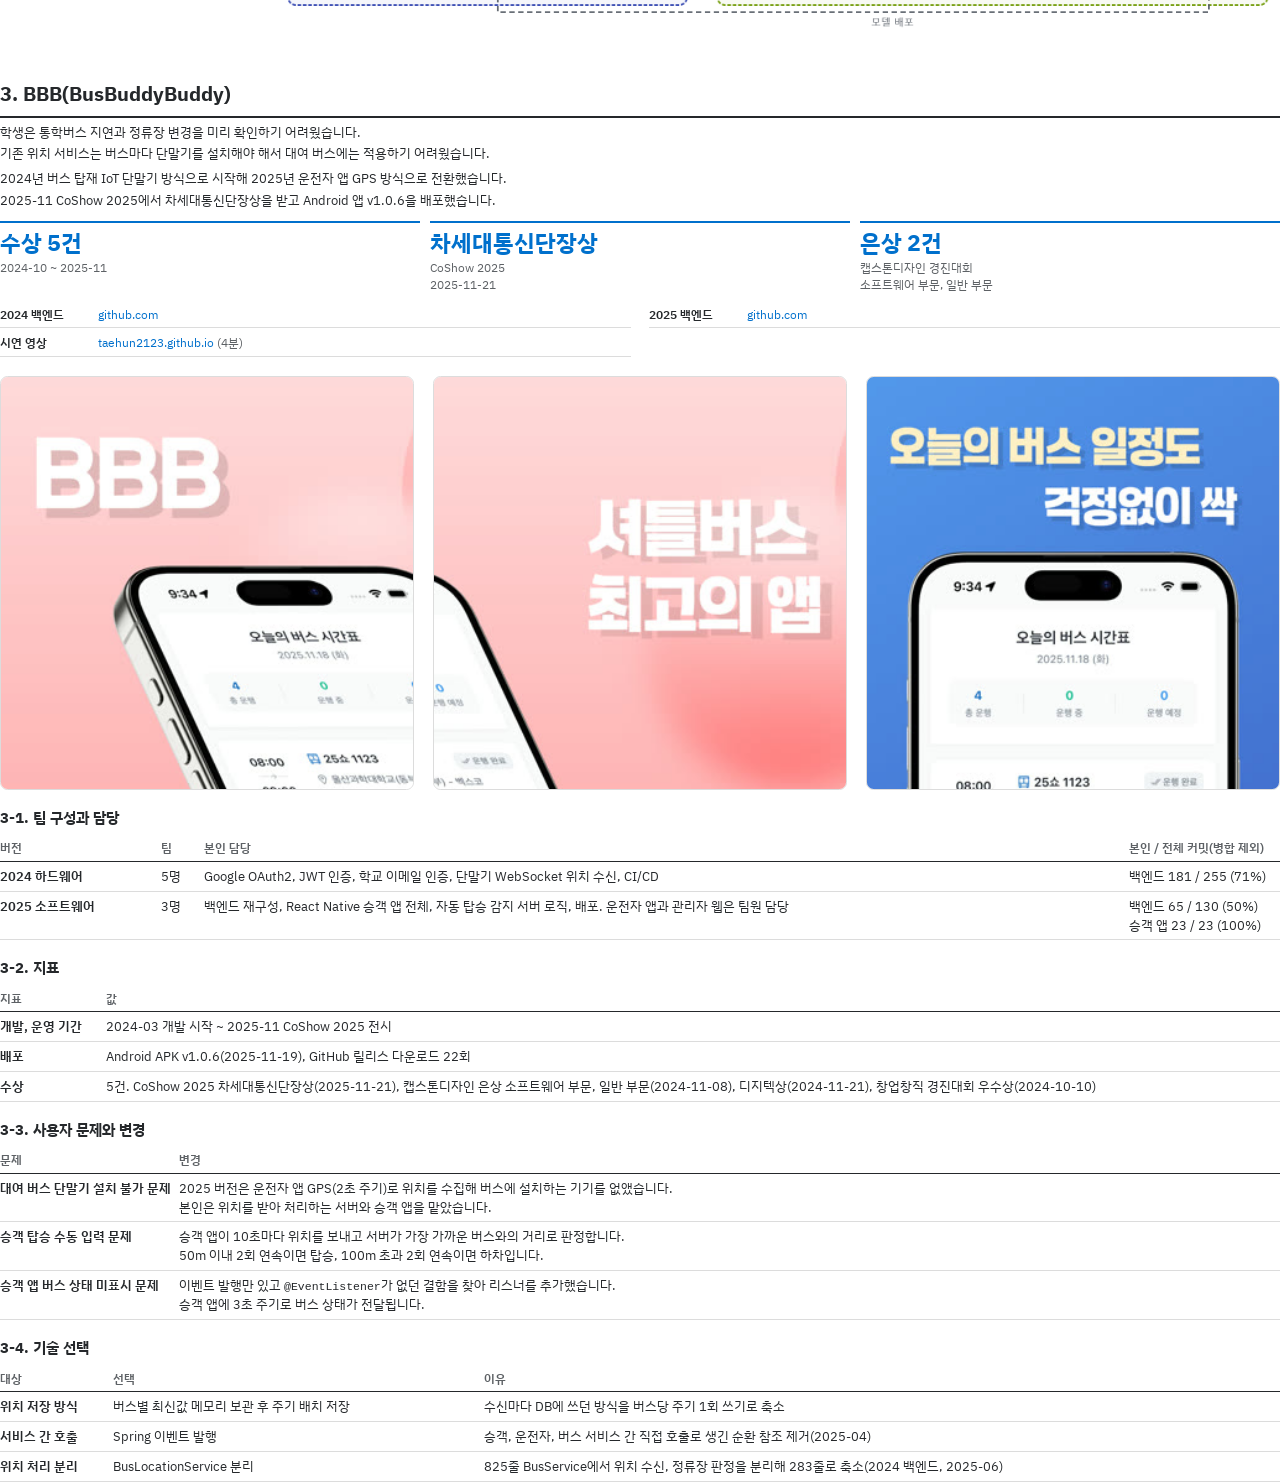
==== commit 662ae09b: "개발 방식 문장을 이슈 발행, 리뷰 협업과 QA 후 CI/CD 배포 흐름으로 변경 - 웹 넉터 담당 업무, 이력서 소개, 포트폴리오 PDF 1-1에 같은 문장 반영 - 이력서 구역" ====
--- a/_resume/portfolio.html
+++ b/_resume/portfolio.html
@@ -159,8 +159,8 @@
     <li>디자이너 2명은 로고, 스토어 이미지, 웹 배색 조합, 마케팅 포스터를 담당했습니다.</li>
     <li>운영 구성은 Mac mini blue/green 배포, 울산 스탠바이 복제 서버, 자체 CI 러너 4대입니다.</li>
     <li>본인은 운영 중 장애 대응, 배포 시간 단축, CI 러너 증설을 맡았습니다.</li>
-    <li>설계와 코드 리뷰는 직접 하고, 구현은 AI 코딩 도구(Claude Code)로 보조했습니다.</li>
-    <li>병합 전 테스트와 CI 검사를 통과시켰습니다.</li>
+    <li>문제 상황을 조사 및 분석하고 Issue 발행 및 리뷰를 진행하며 협업을 진행합니다.</li>
+    <li>구현은 Claude Code로 보조, 병합 전 QA 가상 사용자 환경 테스트 후 CI/CD 배포를 진행합니다.</li>
   </ul>
   <figure class="arch"><svg xmlns="http://www.w3.org/2000/svg" viewBox="-2 -2 1004 434" role="img" aria-label="넉터 서버 구성도" font-family="IBM Plex Sans KR, Apple SD Gothic Neo, sans-serif"><defs><marker id="wa" viewBox="0 0 10 10" refX="9" refY="5" markerWidth="7" markerHeight="7" orient="auto-start-reverse"><path d="M0 0L10 5L0 10z" fill="#0070cc"/></marker><marker id="wg" viewBox="0 0 10 10" refX="9" refY="5" markerWidth="7" markerHeight="7" orient="auto-start-reverse"><path d="M0 0L10 5L0 10z" fill="#8a8a8a"/></marker></defs><rect x="0" y="0" width="170" height="300" rx="12" fill="#f6f8fb" stroke="#d4d4d4"/><text x="14" y="22" font-size="12.5" font-weight="700" fill="#525252">클라이언트</text><rect x="14" y="60" width="142" height="56" rx="8" fill="#ffffff" stroke="#d4d4d4" stroke-width="1"/><text x="85.0" y="81.0" text-anchor="middle" font-size="14" font-weight="700" fill="#171717">iOS, Android 앱</text><text x="85.0" y="100.0" text-anchor="middle" font-size="12" fill="#525252">React Native, Expo</text><rect x="14" y="170" width="142" height="56" rx="8" fill="#ffffff" stroke="#d4d4d4" stroke-width="1"/><text x="85.0" y="191.0" text-anchor="middle" font-size="14" font-weight="700" fill="#171717">웹 앱</text><text x="85.0" y="210.0" text-anchor="middle" font-size="12" fill="#525252">Cloudflare Pages</text><rect x="200" y="0" width="170" height="300" rx="12" fill="#f6f8fb" stroke="#d4d4d4"/><text x="214" y="22" font-size="12.5" font-weight="700" fill="#525252">Cloudflare</text><rect x="214" y="170" width="142" height="56" rx="8" fill="#ffffff" stroke="#d4d4d4" stroke-width="1"/><text x="285.0" y="191.0" text-anchor="middle" font-size="14" font-weight="700" fill="#171717">Worker</text><text x="285.0" y="210.0" text-anchor="middle" font-size="12" fill="#525252">웹 /api 같은 도메인</text><rect x="400" y="0" width="370" height="300" rx="12" fill="#f6f8fb" stroke="#d4d4d4"/><text x="414" y="22" font-size="12.5" font-weight="700" fill="#525252">Mac mini 운영 서버</text><text x="756" y="22" text-anchor="end" font-size="11.5" fill="#525252">blue/green 2슬롯 동시 서빙</text><rect x="414" y="40" width="342" height="48" rx="8" fill="#ffffff" stroke="#0070cc" stroke-width="1.5"/><text x="585.0" y="57.0" text-anchor="middle" font-size="14" font-weight="700" fill="#171717">nginx</text><text x="585.0" y="76.0" text-anchor="middle" font-size="12" fill="#525252">80, 443 포트만 외부 공개</text><rect x="414" y="112" width="166" height="56" rx="8" fill="#ffffff" stroke="#0070cc" stroke-width="1.5"/><text x="497.0" y="133.0" text-anchor="middle" font-size="14" font-weight="700" fill="#171717">Spring Boot blue</text><text x="497.0" y="152.0" text-anchor="middle" font-size="12" fill="#525252">운영 슬롯 1</text><rect x="590" y="112" width="166" height="56" rx="8" fill="#ffffff" stroke="#0070cc" stroke-width="1.5"/><text x="673.0" y="133.0" text-anchor="middle" font-size="14" font-weight="700" fill="#171717">Spring Boot green</text><text x="673.0" y="152.0" text-anchor="middle" font-size="12" fill="#525252">운영 슬롯 2</text><rect x="414" y="196" width="166" height="56" rx="8" fill="#ffffff" stroke="#d4d4d4" stroke-width="1"/><text x="497.0" y="217.0" text-anchor="middle" font-size="14" font-weight="700" fill="#171717">PostgreSQL 17</text><text x="497.0" y="236.0" text-anchor="middle" font-size="12" fill="#525252">운영 DB, 내부망</text><rect x="590" y="196" width="166" height="56" rx="8" fill="#ffffff" stroke="#d4d4d4" stroke-width="1"/><text x="673.0" y="217.0" text-anchor="middle" font-size="14" font-weight="700" fill="#171717">Redis 7.4</text><text x="673.0" y="236.0" text-anchor="middle" font-size="12" fill="#525252">세션, AOF, 내부망</text><rect x="800" y="0" width="200" height="300" rx="12" fill="#f6f8fb" stroke="#d4d4d4"/><text x="814" y="22" font-size="12.5" font-weight="700" fill="#525252">울산 스탠바이 서버</text><rect x="814" y="112" width="172" height="56" rx="8" fill="#ffffff" stroke="#d4d4d4" stroke-width="1"/><text x="900.0" y="133.0" text-anchor="middle" font-size="14" font-weight="700" fill="#171717">Spring Boot</text><text x="900.0" y="152.0" text-anchor="middle" font-size="12" fill="#525252">장애 전환 대상</text><rect x="814" y="196" width="172" height="56" rx="8" fill="#ffffff" stroke="#d4d4d4" stroke-width="1"/><text x="900.0" y="217.0" text-anchor="middle" font-size="14" font-weight="700" fill="#171717">PostgreSQL 17</text><text x="900.0" y="236.0" text-anchor="middle" font-size="12" fill="#525252">스트리밍 복제본</text><polyline points="156,88 412,64" fill="none" stroke="#0070cc" stroke-width="1.6" marker-end="url(#wa)"/><text x="284" y="66" text-anchor="middle" font-size="11.5" fill="#525252">api.nuktu.com</text><polyline points="156,198 212,198" fill="none" stroke="#0070cc" stroke-width="1.6" marker-end="url(#wa)"/><polyline points="356,198 385,198 385,78 412,78" fill="none" stroke="#0070cc" stroke-width="1.6" marker-end="url(#wa)"/><polyline points="497,88 497,110" fill="none" stroke="#0070cc" stroke-width="1.6" marker-end="url(#wa)"/><polyline points="673,88 673,110" fill="none" stroke="#0070cc" stroke-width="1.6" marker-end="url(#wa)"/><polyline points="497,168 497,181" fill="none" stroke="#0070cc" stroke-width="1.6"/><polyline points="673,168 673,181" fill="none" stroke="#0070cc" stroke-width="1.6"/><polyline points="497,181 673,181" fill="none" stroke="#0070cc" stroke-width="1.6"/><polyline points="497,181 497,194" fill="none" stroke="#0070cc" stroke-width="1.6" marker-end="url(#wa)"/><polyline points="673,181 673,194" fill="none" stroke="#0070cc" stroke-width="1.6" marker-end="url(#wa)"/><circle cx="497" cy="181" r="3" fill="#0070cc"/><circle cx="673" cy="181" r="3" fill="#0070cc"/><polyline points="497,252 497,276 900,276 900,254" fill="none" stroke="#8a8a8a" stroke-width="1.6" stroke-dasharray="5 4" marker-end="url(#wg)"/><text x="700" y="292" text-anchor="middle" font-size="11.5" fill="#525252">스트리밍 복제</text><rect x="0" y="330" width="1000" height="100" rx="12" fill="#f6f8fb" stroke="#d4d4d4"/><text x="14" y="352" font-size="12.5" font-weight="700" fill="#525252">배포와 감시</text><rect x="14" y="362" width="190" height="52" rx="8" fill="#ffffff" stroke="#d4d4d4" stroke-width="1"/><text x="109.0" y="381.0" text-anchor="middle" font-size="14" font-weight="700" fill="#171717">GitHub Actions</text><text x="109.0" y="400.0" text-anchor="middle" font-size="12" fill="#525252">자체 CI 러너 4대</text><rect x="244" y="362" width="150" height="52" rx="8" fill="#ffffff" stroke="#d4d4d4" stroke-width="1"/><text x="319.0" y="381.0" text-anchor="middle" font-size="14" font-weight="700" fill="#171717">GHCR</text><text x="319.0" y="400.0" text-anchor="middle" font-size="12" fill="#525252">백엔드 이미지</text><rect x="434" y="362" width="220" height="52" rx="8" fill="#ffffff" stroke="#d4d4d4" stroke-width="1"/><text x="544.0" y="381.0" text-anchor="middle" font-size="14" font-weight="700" fill="#171717">리컨실러</text><text x="544.0" y="400.0" text-anchor="middle" font-size="12" fill="#525252">이미지 반영, blue/green 전환</text><rect x="694" y="362" width="292" height="52" rx="8" fill="#ffffff" stroke="#d4d4d4" stroke-width="1"/><text x="840.0" y="381.0" text-anchor="middle" font-size="14" font-weight="700" fill="#171717">감시</text><text x="840.0" y="400.0" text-anchor="middle" font-size="12" fill="#525252">5분 주기 점검, Sentry, Prometheus</text><polyline points="204,388 242,388" fill="none" stroke="#8a8a8a" stroke-width="1.6" marker-end="url(#wg)"/><polyline points="394,388 432,388" fill="none" stroke="#8a8a8a" stroke-width="1.6" marker-end="url(#wg)"/><polyline points="544,360 544,302" fill="none" stroke="#8a8a8a" stroke-width="1.6" stroke-dasharray="5 4" marker-end="url(#wg)"/></svg><figcaption>넉터 서버 구성. 앱은 api.nuktu.com, 웹은 Cloudflare Worker의 같은 도메인 /api로 접속합니다.</figcaption></figure>
 
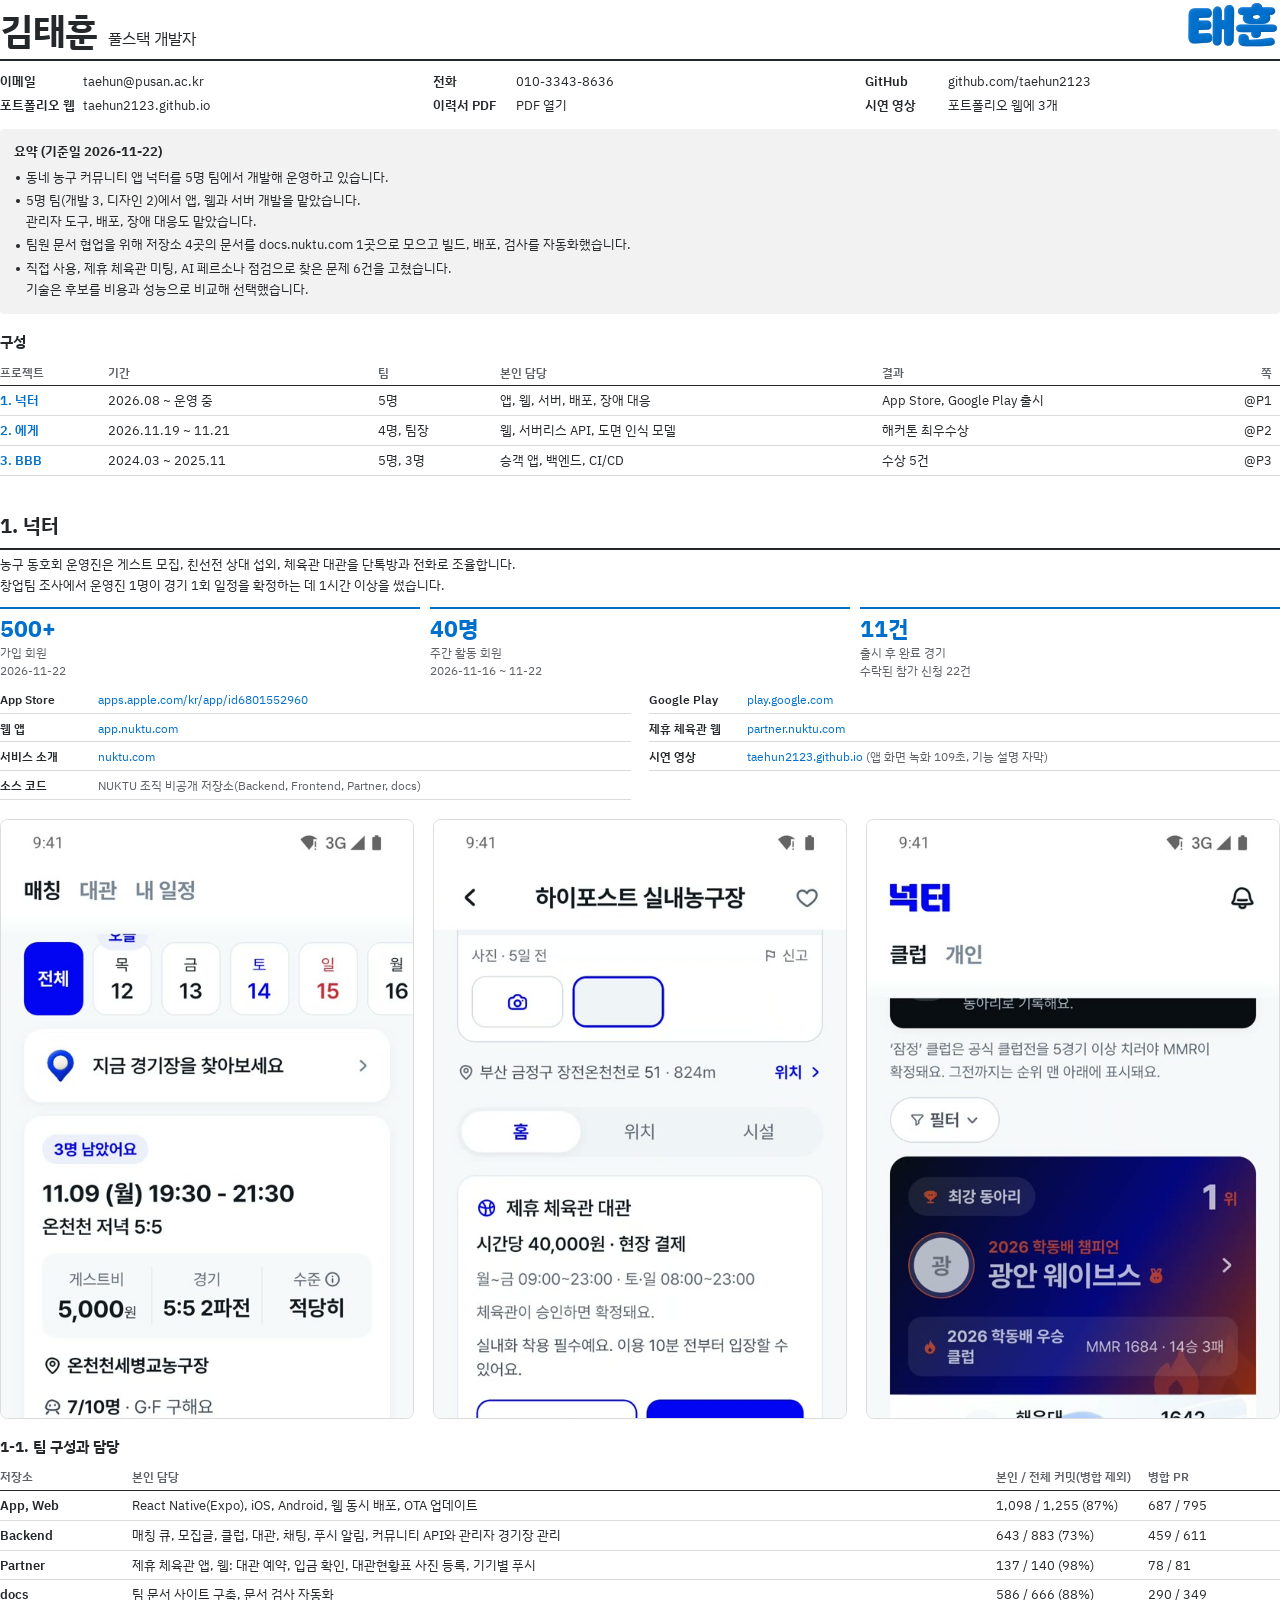
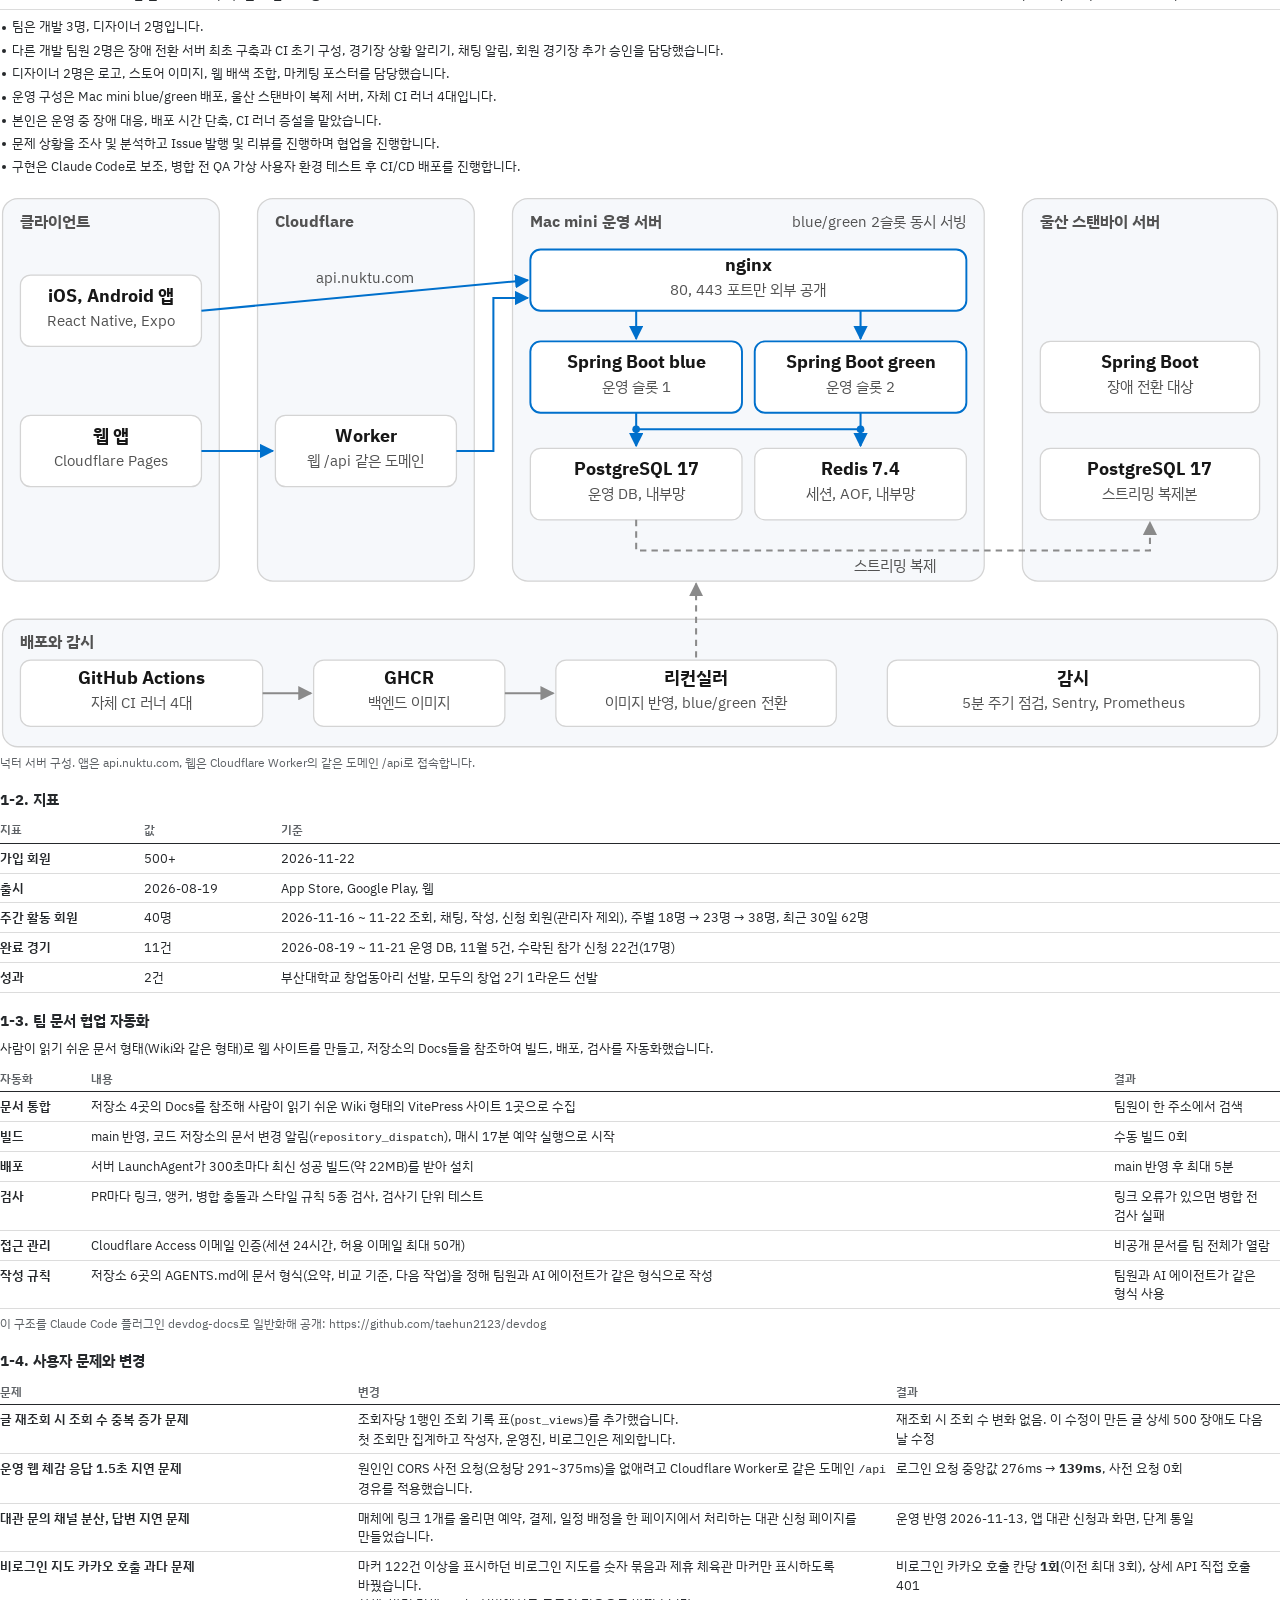
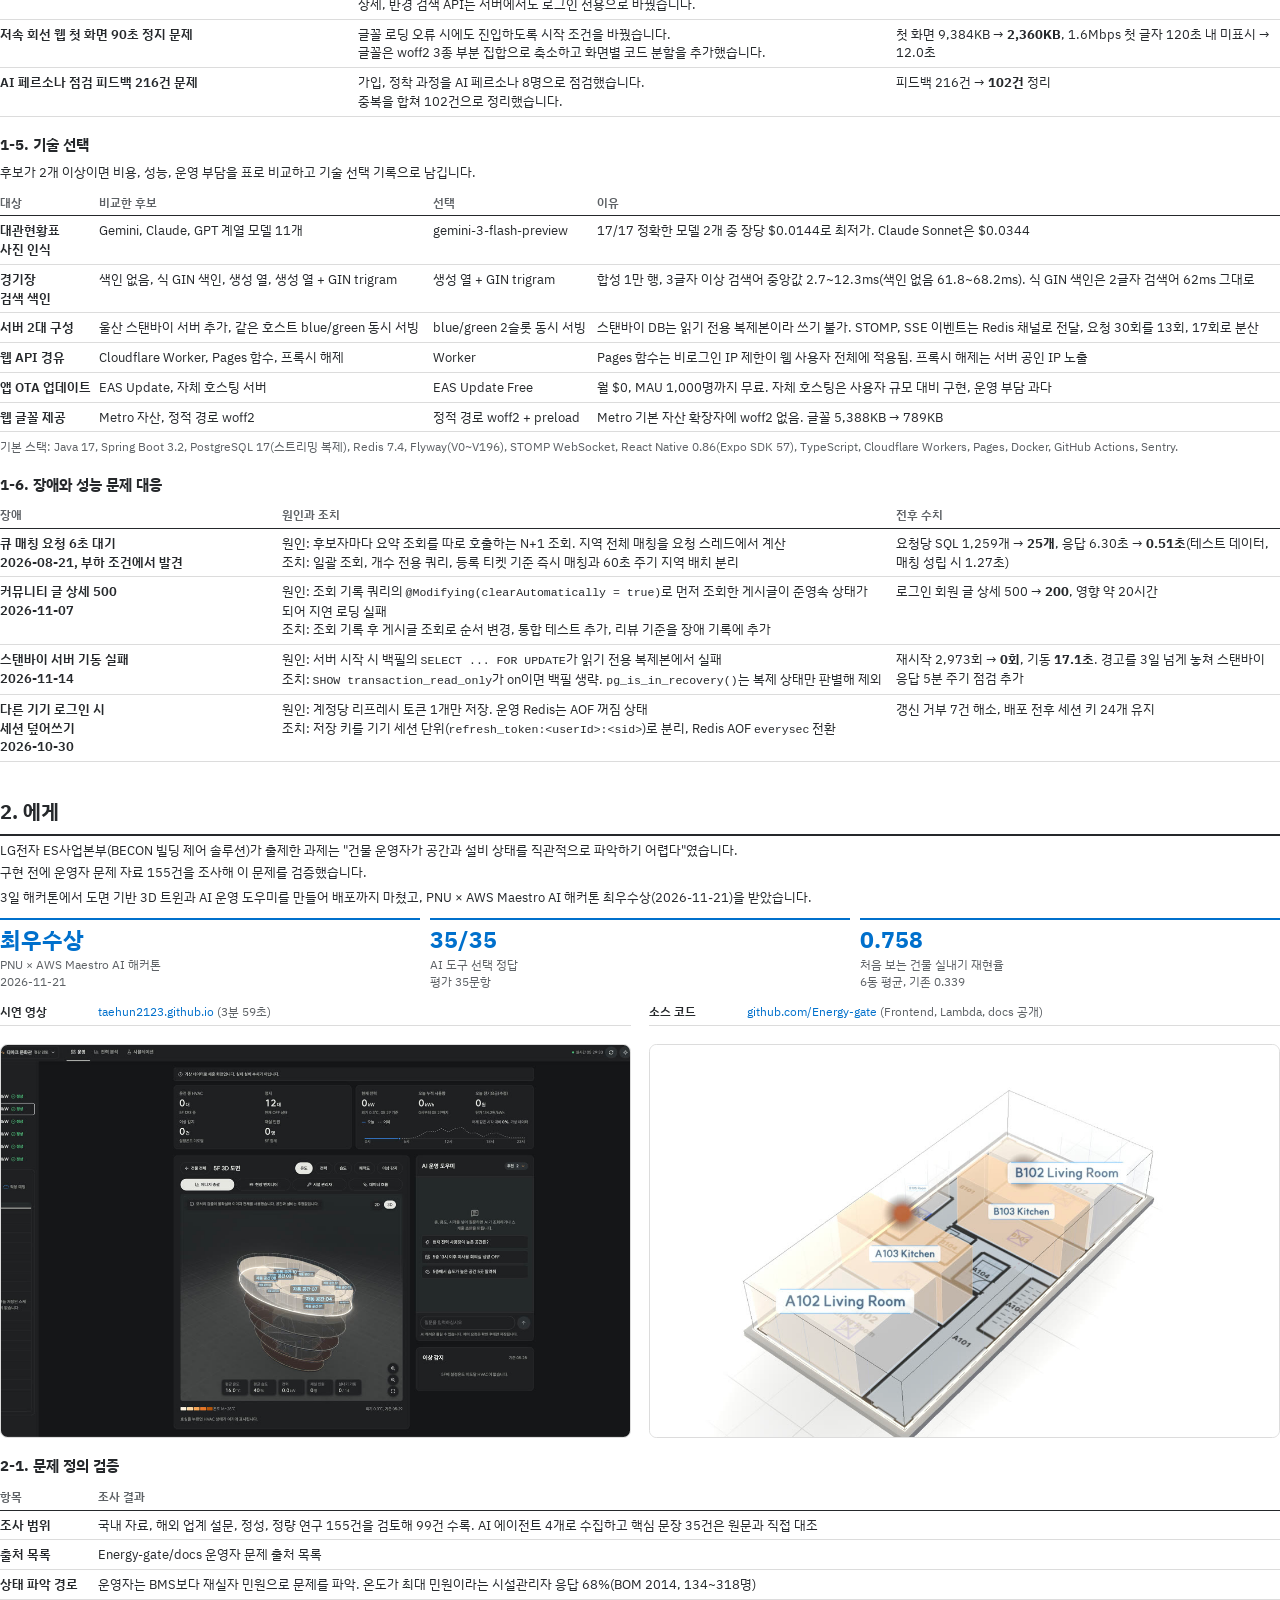
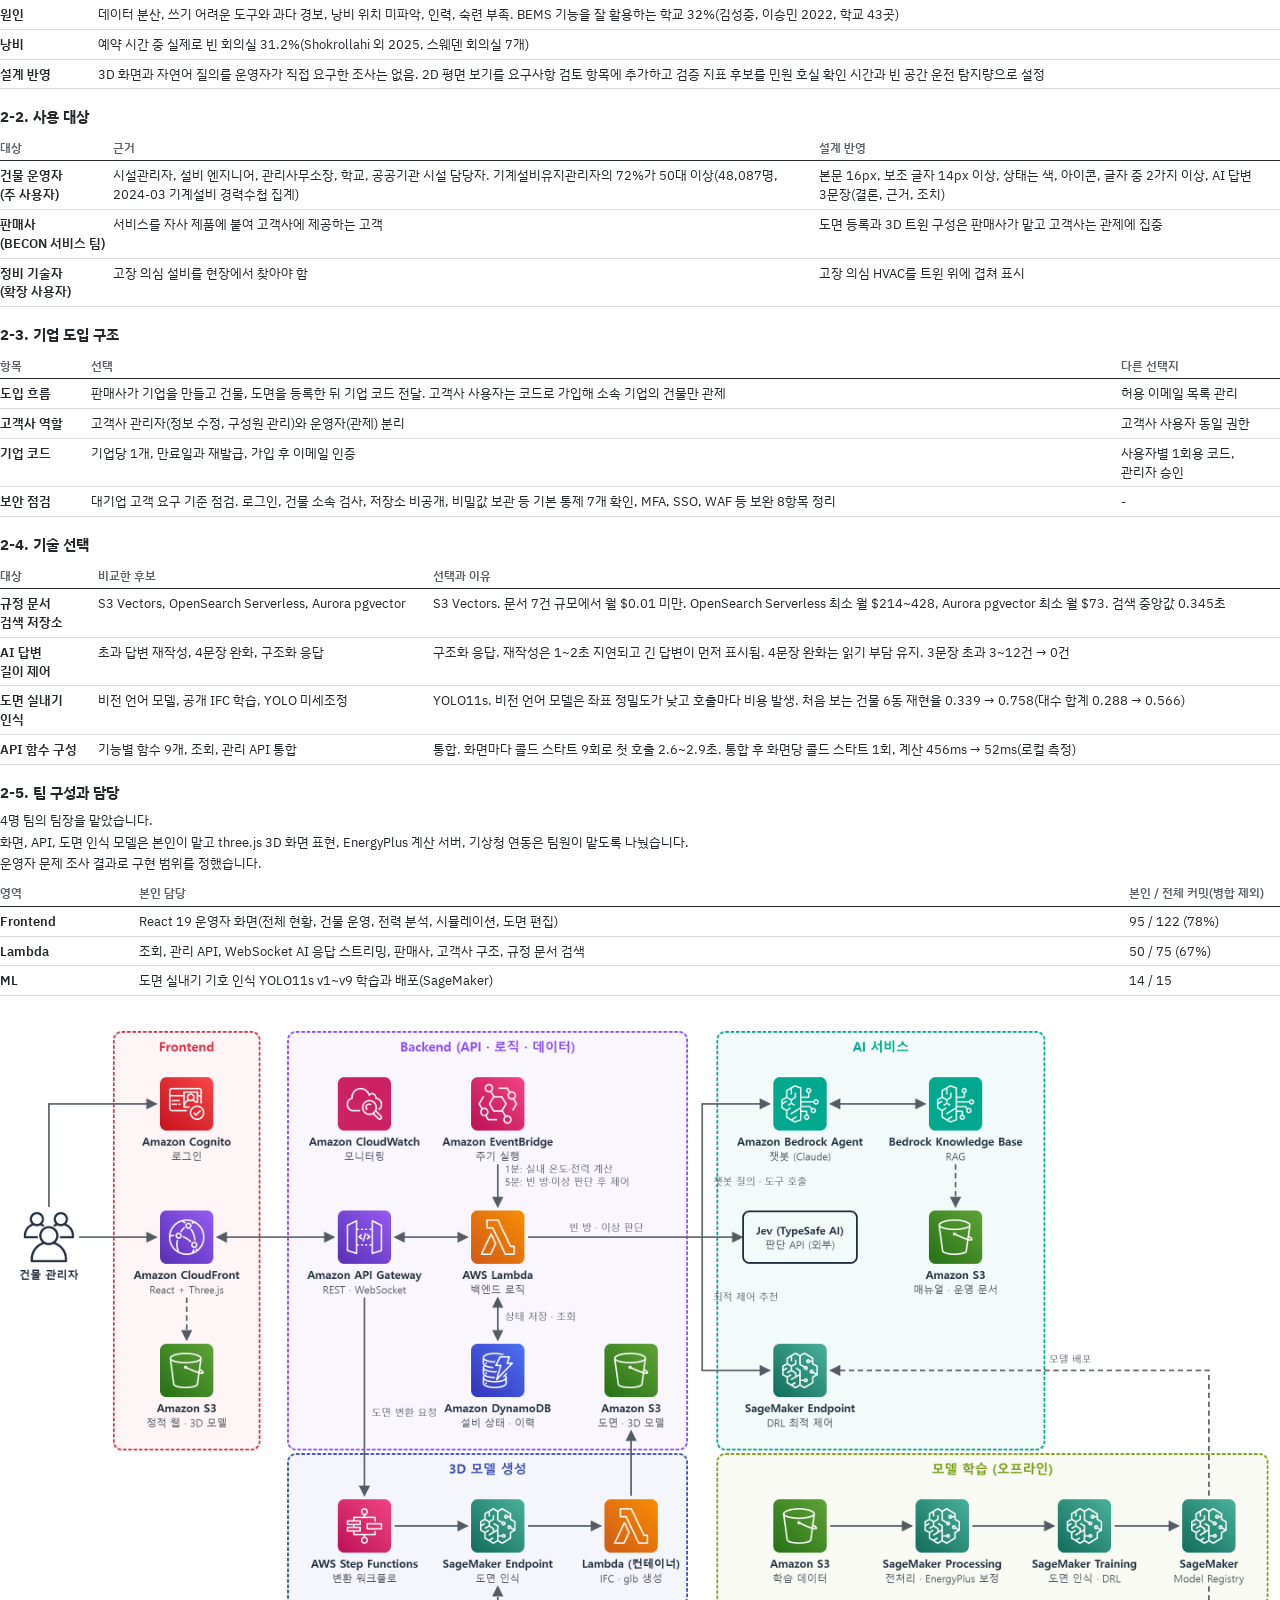
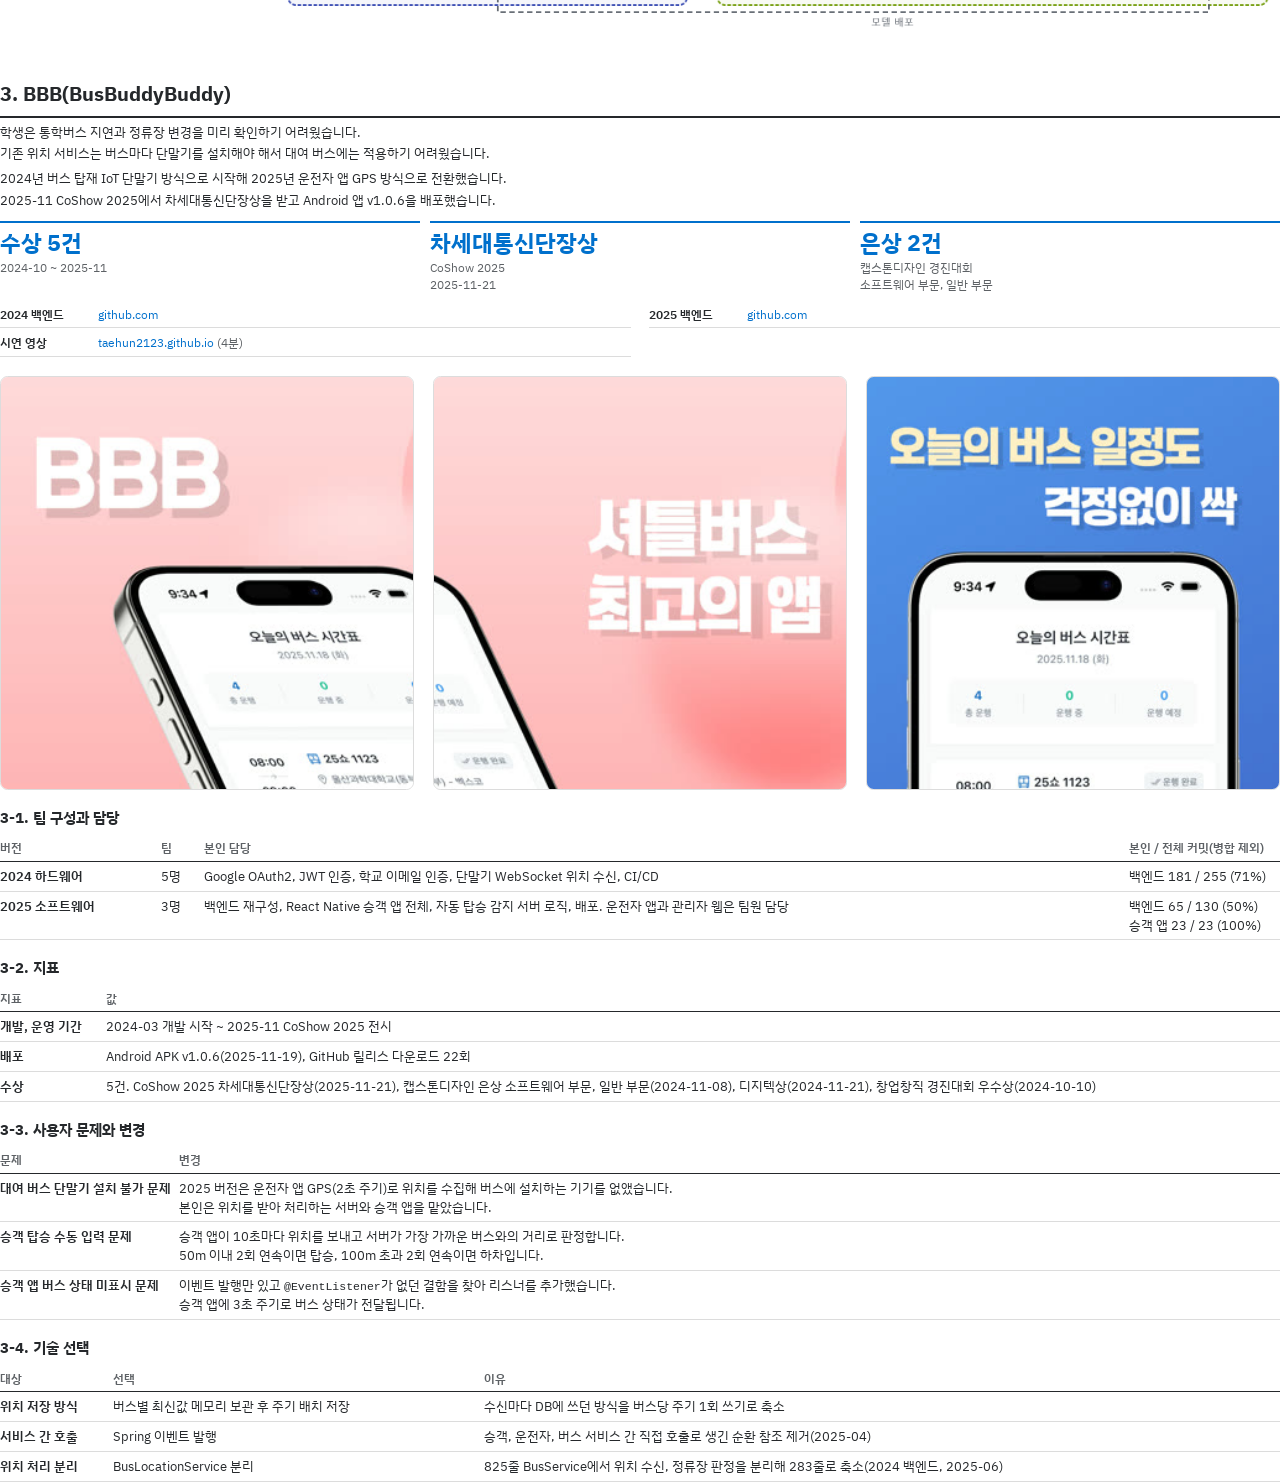
==== commit 7825010d: "포트폴리오 PDF 사용자 문제, 기술 선택 표를 웹 업무 방식 카드 항목으로 교체 - 1-4 사용자 문제: 대관현황표 사진 등록 대신 비로그인 지도 카카오 호출 축소 항목 - 1-" ====
--- a/_resume/portfolio.html
+++ b/_resume/portfolio.html
@@ -198,7 +198,7 @@
       <tr><td class="k">글 재조회 시 조회 수 중복 증가 문제</td><td>조회자당 1행인 조회 기록 표(<code>post_views</code>)를 추가했습니다.<br>첫 조회만 집계하고 작성자, 운영진, 비로그인은 제외합니다.</td><td>재조회 시 조회 수 변화 없음. 이 수정이 만든 글 상세 500 장애도 다음 날 수정</td></tr>
       <tr><td class="k">운영 웹 체감 응답 1.5초 지연 문제</td><td>원인인 CORS 사전 요청(요청당 291~375ms)을 없애려고 Cloudflare Worker로 같은 도메인 <code>/api</code> 경유를 적용했습니다.</td><td>로그인 요청 중앙값 276ms → <b>139ms</b>, 사전 요청 0회</td></tr>
       <tr><td class="k">대관 문의 채널 분산, 답변 지연 문제</td><td>매체에 링크 1개를 올리면 예약, 결제, 일정 배정을 한 페이지에서 처리하는 대관 신청 페이지를 만들었습니다.</td><td>운영 반영 2026-11-13, 앱 대관 신청과 화면, 단계 통일</td></tr>
-      <tr><td class="k">장기 대관 일정 엑셀 사진 관리 문제</td><td>표 사진을 올리면 주간 일정으로 등록되는 기능을 만들었습니다.<br>인식 모델은 11개를 같은 사진으로 비교했습니다.</td><td>정면 촬영 사진 <b>17/17</b> 정확, 장당 $0.0144</td></tr>
+      <tr><td class="k">비로그인 지도 카카오 호출 과다 문제</td><td>마커 122건 이상을 표시하던 비로그인 지도를 숫자 묶음과 제휴 체육관 마커만 표시하도록 바꿨습니다.<br>상세, 반경 검색 API는 서버에서도 로그인 전용으로 바꿨습니다.</td><td>비로그인 카카오 호출 칸당 <b>1회</b>(이전 최대 3회), 상세 API 직접 호출 401</td></tr>
       <tr><td class="k">저속 회선 웹 첫 화면 90초 정지 문제</td><td>글꼴 로딩 오류 시에도 진입하도록 시작 조건을 바꿨습니다.<br>글꼴은 woff2 3종 부분 집합으로 축소하고 화면별 코드 분할을 추가했습니다.</td><td>첫 화면 9,384KB → <b>2,360KB</b>, 1.6Mbps 첫 글자 120초 내 미표시 → 12.0초</td></tr>
       <tr><td class="k">AI 페르소나 점검 피드백 216건 문제</td><td>가입, 정착 과정을 AI 페르소나 8명으로 점검했습니다.<br>중복을 합쳐 102건으로 정리했습니다.</td><td>피드백 216건 → <b>102건</b> 정리</td></tr>
     </tbody>
@@ -211,14 +211,14 @@
     <thead><tr><th style="width:26mm">대상</th><th>비교한 후보</th><th>선택</th><th>이유</th></tr></thead>
     <tbody>
       <tr><td class="k">대관현황표<br>사진 인식</td><td>Gemini, Claude, GPT 계열 모델 11개</td><td>gemini-3-flash-preview</td><td>17/17 정확한 모델 2개 중 장당 $0.0144로 최저가. Claude Sonnet은 $0.0344</td></tr>
-      <tr><td class="k">사용자 글<br>자동 번역</td><td>Papago, Google 번역, Gemini</td><td>Gemini</td><td>Papago는 최소 월 2만 원. Gemini는 기존 키 재사용, 현재 규모 월 $1 미만 추정</td></tr>
-      <tr><td class="k">길찾기<br>소요 시간</td><td>API 5개(TMAP, ODsay, 카카오모빌리티 등)</td><td>TMAP 단일(추천안)</td><td>키 1개로 대중교통, 차량, 도보 3종 충족. 월 약 7,000원, 대안 조합은 최대 약 20만 원</td></tr>
+      <tr><td class="k">경기장<br>검색 색인</td><td>색인 없음, 식 GIN 색인, 생성 열, 생성 열 + GIN trigram</td><td>생성 열 + GIN trigram</td><td>합성 1만 행, 3글자 이상 검색어 중앙값 2.7~12.3ms(색인 없음 61.8~68.2ms). 식 GIN 색인은 2글자 검색어 62ms 그대로</td></tr>
+      <tr><td class="k">서버 2대 구성</td><td>울산 스탠바이 서버 추가, 같은 호스트 blue/green 동시 서빙</td><td>blue/green 2슬롯 동시 서빙</td><td>스탠바이 DB는 읽기 전용 복제본이라 쓰기 불가. STOMP, SSE 이벤트는 Redis 채널로 전달, 요청 30회를 13회, 17회로 분산</td></tr>
       <tr><td class="k">웹 API 경유</td><td>Cloudflare Worker, Pages 함수, 프록시 해제</td><td>Worker</td><td>Pages 함수는 비로그인 IP 제한이 웹 사용자 전체에 적용됨. 프록시 해제는 서버 공인 IP 노출</td></tr>
       <tr><td class="k">앱 OTA 업데이트</td><td>EAS Update, 자체 호스팅 서버</td><td>EAS Update Free</td><td>월 $0, MAU 1,000명까지 무료. 자체 호스팅은 사용자 규모 대비 구현, 운영 부담 과다</td></tr>
       <tr><td class="k">웹 글꼴 제공</td><td>Metro 자산, 정적 경로 woff2</td><td>정적 경로 woff2 + preload</td><td>Metro 기본 자산 확장자에 woff2 없음. 글꼴 5,388KB → 789KB</td></tr>
     </tbody>
   </table>
-  <p class="note">기본 스택: Java 17, Spring Boot 3.2, PostgreSQL 17(스트리밍 복제), Redis 7.4, Flyway(V0~V190), STOMP WebSocket, React Native 0.86(Expo SDK 57), TypeScript, Cloudflare Workers, Pages, Docker, GitHub Actions, Sentry.</p>
+  <p class="note">기본 스택: Java 17, Spring Boot 3.2, PostgreSQL 17(스트리밍 복제), Redis 7.4, Flyway(V0~V196), STOMP WebSocket, React Native 0.86(Expo SDK 57), TypeScript, Cloudflare Workers, Pages, Docker, GitHub Actions, Sentry.</p>
 
   <h3>1-6. 장애와 성능 문제 대응</h3>
   <table>
